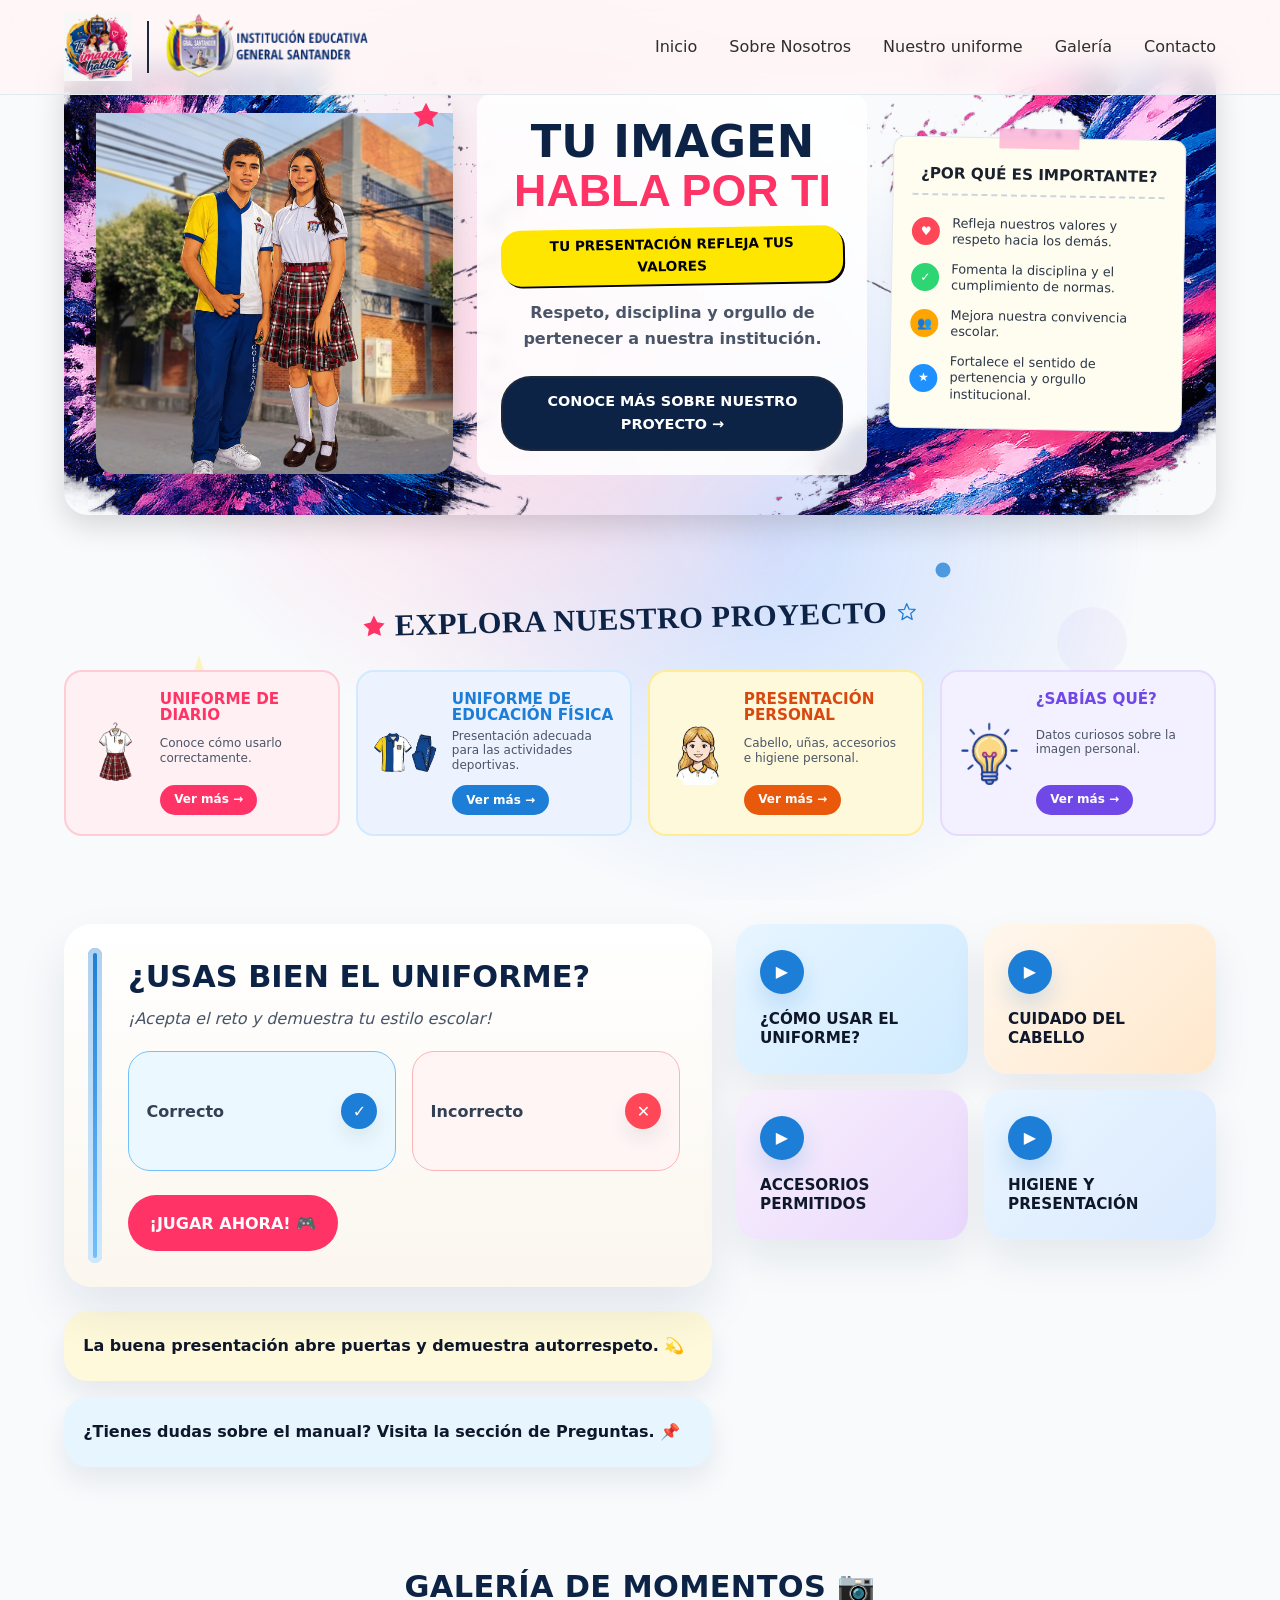
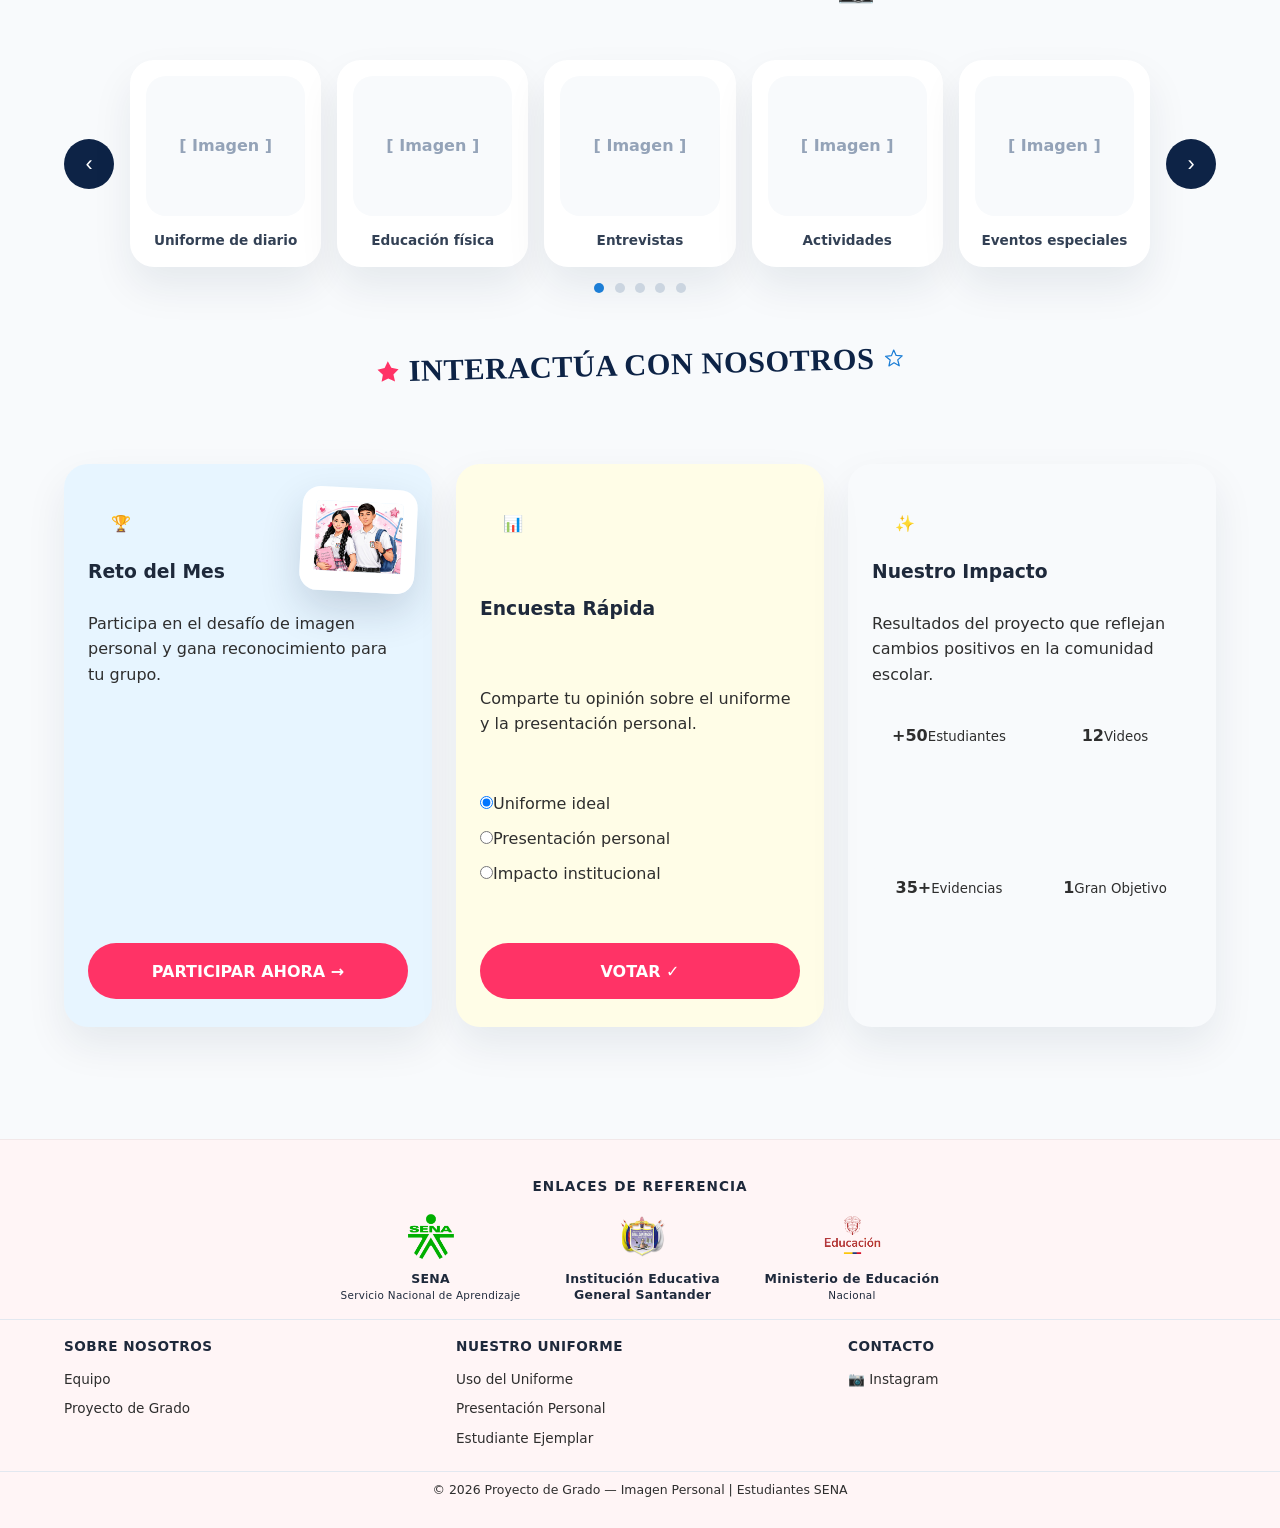
==== index.html @ cdaf8fec "Actualización de contenido y recursos" ====
<!DOCTYPE html>
<html lang="es">

<head>

    <meta charset="UTF-8">
    <meta name="viewport" content="width=device-width, initial-scale=1.0">
    <title>Proyecto de Grado</title>
    <link rel="stylesheet" href="css/global.css">
    <link rel="stylesheet" href="css/index.css">
</head>

<body>
    <!-- NAVBAR -->
    <div class="background-doodle-pattern" aria-hidden="true">
        <svg class="bg-doodle bg-pink" width="140" height="140" viewBox="0 0 24 24" xmlns="http://www.w3.org/2000/svg">
            <path d="M12 2l2.9 7.2L23 10l-5.8 4.4L18.2 22 12 17.9 5.8 22l1.9-7.6L1 10l8.1-0.8L12 2z" fill="#ff3366"/>
        </svg>
        <svg class="bg-doodle bg-blue" width="100" height="100" viewBox="0 0 24 24" xmlns="http://www.w3.org/2000/svg">
            <circle cx="12" cy="12" r="6" fill="#1c7ed6" opacity="0.18"/>
        </svg>
        <svg class="bg-doodle bg-yellow" width="90" height="90" viewBox="0 0 24 24" xmlns="http://www.w3.org/2000/svg">
            <path d="M12 2l1.4 4.3h4.5l-3.6 2.6 1.4 4.3L12 10.6 8.3 13.2l1.4-4.3L6.1 6.3h4.5L12 2z" fill="#ffe600"/>
        </svg>
        <svg class="bg-doodle bg-purple" width="120" height="120" viewBox="0 0 24 24" xmlns="http://www.w3.org/2000/svg">
            <circle cx="12" cy="12" r="7" fill="#7048e8" opacity="0.18"/>
        </svg>
        <svg class="bg-doodle bg-green" width="60" height="60" viewBox="0 0 24 24" xmlns="http://www.w3.org/2000/svg">
            <circle cx="12" cy="12" r="3" fill="#20c997"/>
        </svg>
        <svg class="bg-doodle bg-blue-small" width="60" height="60" viewBox="0 0 24 24" xmlns="http://www.w3.org/2000/svg">
            <circle cx="12" cy="12" r="3" fill="#1c7ed6"/>
        </svg>
    </div>
    <nav class="navbar">
        <div class="navbar-container">
            <div class="navbar-brand logo-container">
                <img src="assets/images/escudo.jpg" alt="Escudo" class="brand-logo">
                <div class="brand-divider"></div>
                <img src="assets/images/IE_general_santander.png" alt="IE General Santander" class="brand-logo">
            </div>
            <ul class="nav-menu">
                <li><a href="index.html" class="nav-link" data-page="inicio">Inicio</a></li>
                <li><a href="sobre-mi.html" class="nav-link" data-page="sobre-mi">Sobre Nosotros</a></li>
                <li><a href="uniforme.html" class="nav-link" data-page="uniforme">Nuestro uniforme</a></li>
                <li><a href="galeria.html" class="nav-link" data-page="galeria">Galería</a></li>
                <li><a href="contacto.html" class="nav-link" data-page="contacto">Contacto</a></li>
            </ul>
        </div>
    </nav>

    <!-- CONTENIDO PRINCIPAL -->
    <main class="container">
        <section class="hero">
            <!-- BLOQUE 1: MASCOTAS + FONDO COLEGIO -->
            <div class="hero-mascots-wrapper">
                <img src="assets/images/background.png" alt="Fondo Colegio" class="hero-bg-img">
                <img src="assets/images/hero-bg-colegio.png" alt="Imagen Colegio" class="hero-bg-colegio">
                <img src="assets/images/hero-mascotas-ilustracion.png" alt="Estudiantes Representativos"
                    class="hero-mascots-img">
                <!-- Doodles locales del hero/card (vectorizados) -->
                <svg class="doodle-svg" style="top:8px; right:14px;" width="26" height="26" viewBox="0 0 24 24" xmlns="http://www.w3.org/2000/svg" aria-hidden="true">
                    <path d="M12 .587l3.668 7.431L23.5 9.748l-5.75 5.6L19.335 23 12 19.56 4.665 23l1.584-7.652L.5 9.748l7.832-1.73z" fill="#ff3366"/>
                </svg>
            </div>

            <!-- BLOQUE 2: MENSAJE CENTRAL Y CTA -->
            <div class="hero-content">
                <h1 class="hero-main-title">TU IMAGEN<br><span class="highlight-pink">HABLA POR TI</span></h1>
                <div class="hero-badge">TU PRESENTACIÓN REFLEJA TUS VALORES</div>
                <p class="hero-description">Respeto, disciplina y orgullo de pertenecer a nuestra institución.</p>
                <a href="sobre-mi.html" class="btn btn-primary-hero">CONOCE MÁS SOBRE NUESTRO PROYECTO &rarr;</a>
            </div>

            <!-- BLOQUE 3: TARJETA POST-IT (POR QUÉ ES IMPORTANTE) -->
            <aside class="hero-card-postit">
                <div class="postit-tape"></div>
                <h3>¿POR QUÉ ES IMPORTANTE?</h3>
                <ul class="postit-list">
                    <li>
                        <span class="badge-icon bg-heart">♥</span>
                        <p>Refleja nuestros valores y respeto hacia los demás.</p>
                    </li>
                    <li>
                        <span class="badge-icon bg-shield">✓</span>
                        <p>Fomenta la disciplina y el cumplimiento de normas.</p>
                    </li>
                    <li>
                        <span class="badge-icon bg-people">👥</span>
                        <p>Mejora nuestra convivencia escolar.</p>
                    </li>
                    <li>
                        <span class="badge-icon bg-star">★</span>
                        <p>Fortalece el sentido de pertenencia y orgullo institucional.</p>
                    </li>
                </ul>
            </aside>
        </section>

        <section class="explore-section">
            <div class="title-wrapper">
                <h2 class="explore-title">
                    <svg width="22" height="22" viewBox="0 0 24 24" class="explore-star-left" xmlns="http://www.w3.org/2000/svg" aria-hidden="true">
                        <path d="M12 .587l3.668 7.431L23.5 9.748l-5.75 5.6L19.335 23 12 19.56 4.665 23l1.584-7.652L.5 9.748l7.832-1.73z" fill="#ff3366"/>
                    </svg>
                    EXPLORA NUESTRO PROYECTO
                    <svg width="20" height="20" viewBox="0 0 24 24" class="explore-star-right" xmlns="http://www.w3.org/2000/svg" aria-hidden="true">
                        <path d="M12 17.27L18.18 21l-1.64-7.03L22 9.24l-7.19-.61L12 2 9.19 8.63 2 9.24l5.46 4.73L5.82 21z" fill="none" stroke="#1c7ed6" stroke-width="1.5" stroke-linejoin="round" stroke-linecap="round"/>
                    </svg>
                </h2>
            </div>

            <div class="explore-grid-4">
                <article class="explore-card card-pink">
                    <div class="card-icon"><img src="assets/images/icono-diario.png" alt="Uniforme de Diario"></div>
                    <div class="card-body">
                        <h3>UNIFORME DE DIARIO</h3>
                        <p>Conoce cómo usarlo correctamente.</p>
                        <a href="uniforme.html#diario" class="btn-card btn-pink">Ver más &rarr;</a>
                    </div>
                </article>

                <article class="explore-card card-blue">
                    <div class="card-icon"><img src="assets/images/icono-deporte.png" alt="Uniforme de Educación Física"></div>
                    <div class="card-body">
                        <h3>UNIFORME DE EDUCACIÓN FÍSICA</h3>
                        <p>Presentación adecuada para las actividades deportivas.</p>
                        <a href="uniforme.html#deporte" class="btn-card btn-blue">Ver más &rarr;</a>
                    </div>
                </article>

                <article class="explore-card card-yellow">
                    <div class="card-icon"><img src="assets/images/icono-presentacion.png" alt="Presentación Personal"></div>
                    <div class="card-body">
                        <h3>PRESENTACIÓN PERSONAL</h3>
                        <p>Cabello, uñas, accesorios e higiene personal.</p>
                        <a href="uniforme.html#presentacion" class="btn-card btn-yellow">Ver más &rarr;</a>
                    </div>
                </article>

                <article class="explore-card card-purple">
                    <div class="card-icon"><img src="assets/images/icono-sabiasque.png" alt="¿Sabías Qué?"></div>
                    <div class="card-body">
                        <h3>¿SABÍAS QUÉ?</h3>
                        <p>Datos curiosos sobre la imagen personal.</p>
                        <a href="sobre-mi.html#datos" class="btn-card btn-purple">Ver más &rarr;</a>
                    </div>
                </article>
            </div>
        </section>

        <section class="interactive-middle-section">
            <div class="middle-grid">
                <article class="notebook-card">
                    <div class="notebook-spiral"></div>
                    <div class="notebook-content">
                        <h3>¿USAS BIEN EL UNIFORME?</h3>
                        <p class="subtitle-hand">¡Acepta el reto y demuestra tu estilo escolar!</p>
                        <div class="comparison-box">
                            <div class="comp-item correct">
                                <div class="comp-placeholder"><span>Correcto</span></div>
                                <span class="check-badge">✓</span>
                            </div>
                            <div class="comp-item incorrect">
                                <div class="comp-placeholder"><span>Incorrecto</span></div>
                                <span class="cross-badge">✕</span>
                            </div>
                        </div>
                        <a href="#juego" class="btn-notebook">¡JUGAR AHORA! 🎮</a>
                    </div>
                </article>

                <div class="media-quad-grid">
                    <div class="media-card card-v1">
                        <div class="play-overlay">▶</div>
                        <span>¿CÓMO USAR EL UNIFORME?</span>
                    </div>
                    <div class="media-card card-v2">
                        <div class="play-overlay">▶</div>
                        <span>CUIDADO DEL CABELLO</span>
                    </div>
                    <div class="media-card card-v3">
                        <div class="play-overlay">▶</div>
                        <span>ACCESORIOS PERMITIDOS</span>
                    </div>
                    <div class="media-card card-v4">
                        <div class="play-overlay">▶</div>
                        <span>HIGIENE Y PRESENTACIÓN</span>
                    </div>
                </div>

                <aside class="side-notes">
                    <div class="note-paper yellow-note">
                        <p>La buena presentación abre puertas y demuestra autorrespeto. 💫</p>
                    </div>
                    <div class="note-paper blue-note">
                        <p>¿Tienes dudas sobre el manual? Visita la sección de Preguntas. 📌</p>
                    </div>
                </aside>
            </div>
        </section>

        <section class="gallery-section">
            <div class="gallery-header">
                <h2>GALERÍA DE MOMENTOS 📷</h2>
            </div>
            <div class="gallery-slider-wrapper">
                <button class="slider-btn prev-btn">‹</button>
                <div class="gallery-grid-5">
                    <div class="gallery-item">
                        <div class="gallery-placeholder"><span>[ Imagen ]</span></div>
                        <div class="gallery-tag">Uniforme de diario</div>
                    </div>
                    <div class="gallery-item">
                        <div class="gallery-placeholder"><span>[ Imagen ]</span></div>
                        <div class="gallery-tag">Educación física</div>
                    </div>
                    <div class="gallery-item">
                        <div class="gallery-placeholder"><span>[ Imagen ]</span></div>
                        <div class="gallery-tag">Entrevistas</div>
                    </div>
                    <div class="gallery-item">
                        <div class="gallery-placeholder"><span>[ Imagen ]</span></div>
                        <div class="gallery-tag">Actividades</div>
                    </div>
                    <div class="gallery-item">
                        <div class="gallery-placeholder"><span>[ Imagen ]</span></div>
                        <div class="gallery-tag">Eventos especiales</div>
                    </div>
                </div>
                <button class="slider-btn next-btn">›</button>
            </div>
            <div class="slider-dots">
                <span class="dot active"></span><span class="dot"></span><span class="dot"></span><span class="dot"></span><span class="dot"></span>
            </div>
        </section>

            <div class="title-wrapper">
                <h2 class="explore-title">
                    <svg width="22" height="22" viewBox="0 0 24 24" class="explore-star-left" xmlns="http://www.w3.org/2000/svg" aria-hidden="true">
                        <path d="M12 .587l3.668 7.431L23.5 9.748l-5.75 5.6L19.335 23 12 19.56 4.665 23l1.584-7.652L.5 9.748l7.832-1.73z" fill="#ff3366"/>
                    </svg>
                    INTERACTÚA CON NOSOTROS
                    <svg width="20" height="20" viewBox="0 0 24 24" class="explore-star-right" xmlns="http://www.w3.org/2000/svg" aria-hidden="true">
                        <path d="M12 17.27L18.18 21l-1.64-7.03L22 9.24l-7.19-.61L12 2 9.19 8.63 2 9.24l5.46 4.73L5.82 21z" fill="none" stroke="#1c7ed6" stroke-width="1.5" stroke-linejoin="round" stroke-linecap="round"/>
                    </svg>
                </h2>
            </div>

        <section class="interactive-section">
            <div class="interactive-grid">
                <article class="interactive-card card-reto">
                    <div class="card-icon">🏆</div>
                    <h3>Reto del Mes</h3>
                    <p>Participa en el desafío de imagen personal y gana reconocimiento para tu grupo.</p>
                    <a href="#participar" class="btn-interactive btn-reto">PARTICIPAR AHORA →</a>
                    <img src="assets/images/reto.png" alt="Reto del Mes" class="polaroid-image">
                </article>

                <article class="interactive-card card-survey">
                    <div class="card-icon">📊</div>
                    <h3>Encuesta Rápida</h3>
                    <p>Comparte tu opinión sobre el uniforme y la presentación personal.</p>
                    <div class="survey-list">
                        <label class="survey-option"><input type="radio" name="survey" value="uniforme" checked><span>Uniforme ideal</span></label>
                        <label class="survey-option"><input type="radio" name="survey" value="presentacion"><span>Presentación personal</span></label>
                        <label class="survey-option"><input type="radio" name="survey" value="impacto"><span>Impacto institucional</span></label>
                    </div>
                    <a href="#" class="btn-interactive btn-votar">VOTAR ✓</a>
                </article>

                <article class="interactive-card card-impact">
                    <div class="card-icon">✨</div>
                    <h3>Nuestro Impacto</h3>
                    <p>Resultados del proyecto que reflejan cambios positivos en la comunidad escolar.</p>
                    <div class="impact-grid">
                        <div class="impact-metric"><strong>+50</strong><small>Estudiantes</small></div>
                        <div class="impact-metric"><strong>12</strong><small>Videos</small></div>
                        <div class="impact-metric"><strong>35+</strong><small>Evidencias</small></div>
                        <div class="impact-metric"><strong>1</strong><small>Gran Objetivo</small></div>
                    </div>
                </article>
            </div>
        </section>
    </main>

    <!-- FOOTER -->
    <footer class="footer">
        <div class="footer-institutional-logos">
            <h3>Enlaces de Referencia</h3>
            <div class="logos-container">
                <div class="logo-item">
                    <img src="assets/images/sena.png" alt="Logo SENA" class="institutional-logo">
                    <p class="institutional-text"><strong>SENA</strong><br><small>Servicio Nacional de
                            Aprendizaje</small></p>
                </div>
                <div class="logo-item">
                    <img src="assets/images/logo_colgesan.png" alt="Logo IE General Santander"
                        class="institutional-logo">
                    <p class="institutional-text"><strong>Institución Educativa General Santander</strong></p>
                </div>
                <div class="logo-item">
                    <img src="assets/images/Ministerio de educacion.png" alt="Logo Ministerio de Educación"
                        class="institutional-logo">
                    <p class="institutional-text"><strong>Ministerio de Educación</strong><br><small>Nacional</small>
                    </p>
                </div>
            </div>
        </div>
        <div class="footer-container">
            <div class="footer-section">
                <h4>Sobre Nosotros</h4>
                <ul>
                    <li><a href="sobre-mi.html">Equipo</a></li>
                    <li><a href="index.html">Proyecto de Grado</a></li>
                </ul>
            </div>
            <div class="footer-section">
                <h4>Nuestro Uniforme</h4>
                <ul>
                    <li><a href="uniforme.html">Uso del Uniforme</a></li>
                    <li><a href="uniforme.html">Presentación Personal</a></li>
                    <li><a href="uniforme.html">Estudiante Ejemplar</a></li>
                </ul>
            </div>
            <div class="footer-section">
                <h4>Contacto</h4>
                <ul>
                    <li><a href="https://www.instagram.com/estiloyesencia.project?utm_source=qr&igsh=MWtpdmNqeDRlZnhzNg=="
                            target="_blank">📷 Instagram</a></li>
                </ul>
            </div>
        </div>
        <div class="footer-bottom">
            <p>&copy; 2026 Proyecto de Grado — Imagen Personal | Estudiantes SENA</p>
        </div>
    </footer>

    <script src="js/main.js"></script>
</body>

</html>
---- css/global.css ----
/* GLOBAL.CSS - Estilos Compartidos y Tema */

/* === RESET === */
* {
    margin: 0;
    padding: 0;
    box-sizing: border-box;
}

/* === VARIABLES === */
:root {
    /* Paleta Pastel - Maximalismo Controlado */
    --azul-pastel: #AFCBFF;      /* Dominante institucional (30%) */
    --amarillo-pastel: #FFE99A;  /* Acento primario / Hover */
    --rosado-pastel: #FFC2D9;    /* Acento secundario */
    --verde-pastel: #B8E8C4;     /* Confirmación / Semántico */
    --rojo-pastel: #FFB3AE;      /* Alerta / Semántico */
    --bg-neutro: #FDFBF7;        /* Fondo base (60%) */
    --text-neutro: #2E2E2E;      /* Texto principal */
    --border-radius-img: 14px;  /* Consistencia de bordes */

    /* Mapeo Temático */
    --primary-color: #1E293B;
    --accent-color: #3B82F6;
    --accent-light: var(--azul-pastel);
    --accent-dark: #1D4ED8;
    --secondary-color: var(--rosado-pastel);
    --hover-color: var(--amarillo-pastel);
    --text-color: var(--text-neutro);
    --light-bg: var(--bg-neutro);
    --border-color: #E2E8F0;
    --white: #FFFFFF;

    --blob-rose: var(--rosado-pastel);
    --blob-mint: var(--azul-pastel);
    --spark-neon: var(--verde-pastel);
    --spark-rose: var(--rosado-pastel);

    --font-main: 'Inter', 'Segoe UI', system-ui, sans-serif;
    --font-size-base: 16px;
    --line-height-base: 1.6;

    --nav-height: 95px;
    --footer-height: 260px;

    --spacing-xs: 0.5rem;
    --spacing-sm: 1rem;
    --spacing-md: 1.5rem;
    --spacing-lg: 2rem;
    --spacing-xl: 3rem;
}

/* === BASE === */
html {
    scroll-behavior: smooth;
}

body {
    font-family: var(--font-main);
    font-size: var(--font-size-base);
    line-height: var(--line-height-base);
    color: var(--text-color);
    background-color: var(--light-bg);
    overflow-x: hidden;
    /* Compensate for fixed navbar */
    padding-top: var(--nav-height);
}

/* === LAYER: Background Blobs — deepest, below all content === */
.background-blobs {
    position: fixed;
    top: 0;
    left: 0;
    width: 100vw;
    height: 100vh;
    z-index: -2;
    pointer-events: none;
    background-image:
        radial-gradient(circle at calc(var(--mouse-x, 50%) - 10%) calc(var(--mouse-y, 50%) - 10%), var(--blob-rose) 0%, transparent 40%),
        radial-gradient(circle at calc(var(--mouse-x, 50%) + 10%) calc(var(--mouse-y, 50%) + 10%), var(--blob-mint) 0%, transparent 40%);
    opacity: 0.6;
    transition: background-position 0.1s ease;
}

/* === LAYER: Cursor Sparks — behind content, above blobs === */
.cursor-spark {
    position: fixed;
    width: 6px;
    height: 6px;
    border-radius: 50%;
    pointer-events: none;
    z-index: -1;
    transition: transform 0.6s ease-out, opacity 0.6s ease-out;
}

/* === LAYER: Navbar — top fixed, always visible === */
header, nav, .navbar {
    position: fixed;
    top: 0;
    width: 100%;
    z-index: 9999;
    backdrop-filter: blur(12px);
    -webkit-backdrop-filter: blur(12px);
    background: rgba(255, 245, 246, 0.85);
    border-bottom: 1px solid var(--border-color);
}

.navbar {
    padding: var(--spacing-sm) 0;
    height: var(--nav-height);
}

.navbar-container {
    max-width: 1200px;
    margin: 0 auto;
    padding: 0 var(--spacing-md);
    display: flex;
    justify-content: space-between;
    align-items: center;
    height: 100%;
}

.logo-container {
    display: flex;
    align-items: center;
    gap: 15px;
}

.brand-logo {
    height: 68px;
    object-fit: contain;
    transition: transform 0.3s ease;
}

.brand-logo:hover {
    transform: scale(1.05);
}

.brand-divider {
    width: 2px;
    height: 52px;
    background-color: var(--primary-color);
}

.nav-menu {
    display: flex;
    list-style: none;
    gap: var(--spacing-lg);
}

.nav-link {
    color: var(--text-color);
    font-weight: 500;
    padding-bottom: 0.25rem;
    text-decoration: none;
    transition: color 0.2s ease;
}

.nav-link:hover {
    color: var(--primary-color);
}

/* === LAYER: Main Content — sits above effects, below nav/footer === */
.container {
    position: relative;
    z-index: 1;
    max-width: 1200px;
    margin: 0 auto;
    padding: var(--spacing-xl) var(--spacing-md);
}

/* === LAYER: Footer — normal flow === */
.footer {
    /* Restablece el posicionamiento al flujo natural del documento */
    position: relative; 
    width: 100%;
    height: auto;
    z-index: 10; /* Se sitúa en el orden secuencial del contenido */
    
    /* Mantiene la línea estética blanco rosa minimalista base */
    background: rgba(255, 245, 246, 0.95);
    border-top: 1px solid rgba(0, 0, 0, 0.05);
    padding: 20px 0;
}

.footer-institutional-logos {
    padding: var(--spacing-sm) var(--spacing-md);
    text-align: center;
    border-bottom: 1px solid var(--border-color);
}

.footer-institutional-logos h3 {
    font-size: 0.85rem;
    text-transform: uppercase;
    letter-spacing: 1px;
    color: var(--primary-color);
    margin-bottom: var(--spacing-sm);
}

.logos-container {
    display: flex;
    justify-content: center;
    gap: var(--spacing-lg);
    flex-wrap: wrap;
    align-items: center;
}

.logo-item {
    text-align: center;
    max-width: 180px;
}

.institutional-logo {
    height: 45px;
    margin-bottom: 4px;
    object-fit: contain;
}

.institutional-text {
    font-family: var(--font-main);
    font-weight: 600;
    font-size: 0.78rem;
    color: var(--primary-color);
    line-height: 1.3;
    letter-spacing: 0.3px;
}

.institutional-text small {
    font-weight: 400;
}

.footer-container {
    max-width: 1200px;
    margin: 0 auto;
    padding: var(--spacing-sm) var(--spacing-md);
    display: grid;
    grid-template-columns: repeat(auto-fit, minmax(180px, 1fr));
    gap: var(--spacing-md);
}

.footer-section h4 {
    font-size: 0.85rem;
    text-transform: uppercase;
    letter-spacing: 0.5px;
    margin-bottom: var(--spacing-xs);
    color: var(--primary-color);
}

.footer-section ul {
    list-style: none;
}

.footer-section li {
    margin-bottom: 4px;
}

.footer-section a {
    font-size: 0.85rem;
    color: var(--text-color);
    font-weight: 400;
    text-decoration: none;
    transition: color 0.2s ease;
}

.footer-section a:hover {
    color: var(--primary-color);
}

.footer-bottom {
    text-align: center;
    padding: var(--spacing-xs) var(--spacing-md);
    border-top: 1px solid var(--border-color);
    font-size: 0.78rem;
    color: var(--text-color);
}

/* === TYPOGRAPHY === */
h1, h2, h3, h4 {
    color: var(--primary-color);
    font-weight: 700;
    margin-bottom: var(--spacing-md);
}

a {
    color: var(--primary-color);
    text-decoration: none;
    transition: color 0.3s ease;
    font-weight: 600;
}

a:hover {
    color: var(--text-color);
}

/* === BUTTONS === */
.btn {
    display: inline-block;
    padding: var(--spacing-sm) var(--spacing-lg);
    border-radius: 8px;
    font-weight: 600;
    cursor: pointer;
    text-align: center;
    border: 2px solid var(--primary-color);
    transition: all 0.3s ease;
}

.btn-primary {
    background-color: var(--primary-color);
    color: var(--light-bg);
}

.btn-primary:hover {
    background-color: var(--text-color);
    color: var(--white);
}

.btn-secondary {
    background-color: transparent;
    color: var(--primary-color);
}

.btn-secondary:hover {
    background-color: var(--primary-color);
    color: var(--light-bg);
}

/* === MICRO INTERACTIONS === */
.profile-card, .service-card, .gallery-item, .logo-item {
    transition: transform 0.3s ease;
}

.profile-card:hover, .service-card:hover, .gallery-item:hover {
    transform: scale(1.01);
}

/* === CONTACT INSTAGRAM BLOCK === */
.instagram-contact-container {
    display: flex;
    align-items: center;
    justify-content: center;
    gap: var(--spacing-lg);
    background: var(--white);
    padding: var(--spacing-lg);
    border-radius: 12px;
    border: 1px solid var(--border-color);
    max-width: 800px;
    margin: 0 auto;
}

.ig-qr {
    width: 150px;
    height: 150px;
    object-fit: cover;
    border-radius: 8px;
    border: 2px solid var(--primary-color);
}

.ig-info {
    flex: 1;
    display: flex;
    flex-direction: column;
    gap: var(--spacing-sm);
}

.quick-btn.instagram {
    display: inline-flex;
    align-items: center;
    gap: 10px;
    font-size: 1.2rem;
}

.ig-copy {
    font-size: 0.95rem;
    line-height: 1.5;
    color: var(--text-color);
}

/* === RESPONSIVE === */
@media (max-width: 768px) {
    :root {
        --footer-height: 320px;
    }

    .navbar-container {
        flex-direction: column;
        gap: var(--spacing-sm);
        padding: var(--spacing-sm) var(--spacing-md);
    }

    .nav-menu {
        gap: var(--spacing-md);
        flex-wrap: wrap;
        justify-content: center;
    }

    .instagram-contact-container {
        flex-direction: column;
        text-align: center;
    }
}

/* === ACCESSIBILITY === */
@media (prefers-reduced-motion: reduce) {
    *, *::before, *::after {
        animation-duration: 0.01ms !important;
        transition-duration: 0.01ms !important;
    }
}
---- css/index.css ----
/* =========================================
   HERO SECTION - ESTRUCTURA DE 3 COLUMNAS
   Consolidado: una sola definición optimizada
   ========================================= */
.hero {
    display: grid;
    grid-template-columns: 1.1fr 1.2fr 0.9fr;
    gap: 1.5rem;
    align-items: center;
    margin-top: 1rem;
    padding: 1.8rem 2rem 2.5rem;
    border-radius: 24px;
    position: relative;
    overflow: hidden;

    /* Imagen de fondo limitada a este bloque */
    background-image: url('../assets/images/background.png');
    background-size: cover;
    background-position: center;
    background-repeat: no-repeat;

    box-shadow: 0 10px 30px rgba(0, 0, 0, 0.15);
    margin-bottom: 2.5rem;
}

/* CONTENEDOR DE MASCOTAS INTEGRADO */
.hero-mascots-wrapper {
    position: relative;
    width: 100%;
    height: 380px;
    border-radius: 20px;
    overflow: hidden;
    box-shadow: 0 10px 25px rgba(0, 0, 0, 0.12);
}

/* ELIMINAR O LIMPIAR DEL BODY */
body {
    background-color: #f8fafc;
    /* Fondo neutro claro para el resto de la web */
    margin: 0;
    padding: 0;
}

/* CAPA DE LECTURA DE TEXTO CENTRAL Y POST-IT */
.hero-content {
    background: rgba(255, 255, 255, 0.85);
    /* Fondo blanco traslúcido para legibilidad */
    backdrop-filter: blur(6px);
    padding: 1.5rem;
    border-radius: 16px;
    z-index: 3;

    /* Alineación y layout */
    text-align: center;
    display: flex;
    flex-direction: column;
    align-items: center;
}

/* CONTENEDOR DE MASCOTAS INTEGRADO */
.hero-mascots-wrapper img {
    position: absolute;
    bottom: 0;
    left: 50%;
    transform: translateX(-50%);
    height: 95%;
    object-fit: contain;
}

/* Capas dentro del wrapper: fondo general (1), colegio (2), mascotas (3) */
.hero-bg-img { z-index: 1; width: 100%; height: 100%; left: 0; transform: none; object-fit: cover; }
.hero-bg-colegio { z-index: 2; height: 100%; }
.hero-mascots-img { z-index: 3; }

/* Doodles dentro del hero o tarjetas deben quedar por encima de las mascotas */
.doodle-svg { position: absolute; pointer-events: none; z-index: 4; user-select: none; }

/* BLOQUE 2: CONTENIDO CENTRAL */
.hero-main-title {
    font-size: 2.8rem;
    font-weight: 900;
    line-height: 1.1;
    color: #0d2346;
    margin-bottom: 0.8rem;
}

.highlight-pink {
    color: #ff3366;
    font-family: 'Comic Sans MS', 'Caveat', cursive, sans-serif;
}

.hero-badge {
    background-color: #ffe600;
    color: #000;
    font-weight: 800;
    font-size: 0.85rem;
    padding: 0.4rem 1.2rem;
    border-radius: 20px;
    transform: rotate(-1deg);
    margin-bottom: 1rem;
    box-shadow: 2px 2px 0px #000;
}

.hero-description {
    font-size: 1rem;
    color: #4a5568;
    margin-bottom: 1.5rem;
    font-weight: 600;
}

.btn-primary-hero {
    background: #0d2346;
    color: #fff;
    padding: 0.8rem 1.6rem;
    border-radius: 30px;
    text-decoration: none;
    font-weight: 700;
    font-size: 0.9rem;
    transition: transform 0.2s, background-color 0.2s;
}

.btn-primary-hero:hover {
    background: #1a3a6e;
    transform: translateY(-2px);
}

/* BLOQUE 3: TARJETA POST-IT */
.hero-card-postit {
    background: #fffdf0;
    border: 1px solid #e2e8f0;
    border-radius: 12px;
    padding: 1.5rem 1.2rem;
    position: relative;
    box-shadow: 4px 10px 20px rgba(0, 0, 0, 0.06);
    transform: rotate(1deg);
}

.postit-tape {
    position: absolute;
    top: -10px;
    left: 50%;
    transform: translateX(-50%);
    width: 80px;
    height: 20px;
    background: rgba(255, 105, 180, 0.4);
    backdrop-filter: blur(2px);
}

.hero-card-postit h3 {
    font-size: 0.95rem;
    font-weight: 800;
    color: #1a202c;
    text-align: center;
    margin-bottom: 1.2rem;
    border-bottom: 2px dashed #cbd5e0;
    padding-bottom: 0.5rem;
}

.postit-list {
    list-style: none;
    padding: 0;
    margin: 0;
    display: flex;
    flex-direction: column;
    gap: 0.8rem;
}

.postit-list li {
    display: flex;
    align-items: center;
    gap: 0.75rem;
}

.postit-list p {
    font-size: 0.8rem;
    margin: 0;
    color: #2d3748;
    line-height: 1.3;
    font-weight: 500;
}

.badge-icon {
    width: 28px;
    height: 28px;
    border-radius: 50%;
    display: flex;
    align-items: center;
    justify-content: center;
    font-size: 0.75rem;
    color: #fff;
    flex-shrink: 0;
}

.bg-heart {
    background-color: #ff4757;
}

.bg-shield {
    background-color: #2ed573;
}

.bg-people {
    background-color: #ffa502;
}

.bg-star {
    background-color: #1e90ff;
}

/* RESPONSIVE DESIGN */
@media (max-width: 992px) {
    .hero {
        grid-template-columns: 1fr;
        gap: 2rem;
    }

    .hero-mascots-wrapper {
        height: 320px;
    }
}

/* =========================================
   EXPLORA NUESTRO PROYECTO
   ========================================= */
.background-doodle-pattern {
    position: fixed;
    inset: 0;
    z-index: 0;
    pointer-events: none;
    overflow: hidden;
}

.background-doodle-pattern svg {
    position: absolute;
    animation: floatScatter 14s ease-in-out infinite alternate;
    opacity: 0.35;
}

.background-doodle-pattern svg.bg-pink {
    top: 8%;
    left: 6%;
    width: 140px;
    height: 140px;
    opacity: 0.75;
}

.background-doodle-pattern svg.bg-blue {
    top: 22%;
    right: 8%;
    width: 100px;
    height: 100px;
    opacity: 0.45;
}

.background-doodle-pattern svg.bg-yellow {
    bottom: 18%;
    left: 12%;
    width: 90px;
    height: 90px;
    opacity: 0.25;
}

.background-doodle-pattern svg.bg-purple {
    bottom: 22%;
    right: 10%;
    width: 120px;
    height: 120px;
    opacity: 0.25;
}

.background-doodle-pattern svg.bg-green {
    top: 50%;
    left: 18%;
    width: 60px;
    height: 60px;
    opacity: 0.75;
}

.background-doodle-pattern svg.bg-blue-small {
    top: 60%;
    right: 24%;
    width: 60px;
    height: 60px;
    opacity: 0.75;
}

.background-doodle-pattern svg:nth-child(1) { animation-delay: 0s; }
.background-doodle-pattern svg:nth-child(2) { animation-delay: 0.8s; }
.background-doodle-pattern svg:nth-child(3) { animation-delay: 1.6s; }
.background-doodle-pattern svg:nth-child(4) { animation-delay: 2.4s; }
.background-doodle-pattern svg:nth-child(5) { animation-delay: 3.2s; }
.background-doodle-pattern svg:nth-child(6) { animation-delay: 4s; }

@keyframes floatScatter {
    0% { transform: translateY(0px) rotate(0deg); }
    50% { transform: translateY(-12px) rotate(2deg); }
    100% { transform: translateY(0px) rotate(-1deg); }
}

.explore-section {
    padding: 2.5rem 0;
}

.title-wrapper {
    display: flex;
    justify-content: center;
    margin-bottom: 1rem;
}

.explore-title {
    font-family: 'Caveat', 'Comic Sans MS', cursive;
    font-size: 1.9rem;
    font-weight: 900;
    color: #0d2346;
    margin-bottom: 0.6rem;
    letter-spacing: 0.5px;
    transform: rotate(-1.5deg);
    display: inline-flex;
    align-items: center;
    gap: 0.6rem;
}

.explore-title svg { display: inline-block; vertical-align: middle; }
.explore-star-left { width: 22px; height: 22px; }
.explore-star-right { width: 20px; height: 20px; }

.explore-grid-4 {
    display: grid;
    grid-template-columns: repeat(4, minmax(0, 1fr));
    gap: 1rem;
}

.interactive-section {
    position: relative;
    z-index: 1;
    padding: 3rem 0 4rem;
}

.interactive-grid {
    display: grid;
    grid-template-columns: repeat(3, minmax(0, 1fr));
    gap: 1.5rem;
    align-items: stretch;
}

.interactive-card {
    border-radius: 24px;
    padding: 1.75rem 1.5rem;
    position: relative;
    overflow: hidden;
    box-shadow: 0 18px 40px rgba(13, 35, 70, 0.08);
    display: flex;
    flex-direction: column;
    justify-content: space-between;
    transition: transform 0.25s cubic-bezier(0.16, 1, 0.3, 1), box-shadow 0.25s ease;
}

.card-reto {
    background: #e7f5ff;
}

.card-reto .polaroid-image {
    position: absolute;
    top: 1.5rem;
    right: 1rem;
    width: 115px;
    border: 14px solid #fff;
    border-bottom-width: 20px;
    border-radius: 18px;
    box-shadow: 0 18px 40px rgba(13, 35, 70, 0.16);
    transform: rotate(3deg);
}

.card-reto .btn-interactive {
    margin-top: auto;
}

.card-survey {
    background: #fffde7;
}

.survey-list {
    display: flex;
    flex-direction: column;
    gap: 0.6rem;
    margin: 1rem 0 1.2rem;
}

.impact-grid {
    display: grid;
    grid-template-columns: 1fr 1fr;
    gap: 0.75rem;
    margin-top: 1.25rem;
    height: 100%;
}

.impact-metric {
    background: #f8fafc;
    border-radius: 18px;
    padding: 1rem;
    text-align: center;
    min-height: 140px;
    height: 100%;
}

.interactive-middle-section {
    padding: 3rem 0;
}

.middle-grid {
    display: grid;
    grid-template-columns: 1.35fr 1fr;
    gap: 1.5rem;
    align-items: start;
}

.notebook-card {
    position: relative;
    border-radius: 28px;
    background: linear-gradient(180deg, #ffffff 0%, #fbf7ef 100%);
    box-shadow: 0 24px 50px rgba(13, 35, 70, 0.09);
    padding: 2.2rem 2rem;
    overflow: hidden;
}

.notebook-spiral {
    position: absolute;
    top: 1.5rem;
    left: 1.5rem;
    width: 14px;
    height: calc(100% - 3rem);
    background: linear-gradient(180deg, #1c7ed6 0%, #74c0fc 100%);
    border-radius: 999px;
    box-shadow: inset 0 0 0 5px rgba(255, 255, 255, 0.65);
}

.notebook-content {
    position: relative;
    z-index: 1;
    margin-left: 2rem;
}

.notebook-content h3 {
    font-size: 1.9rem;
    line-height: 1.1;
    margin-bottom: 0.8rem;
    color: #0d2346;
}

.subtitle-hand {
    font-size: 1rem;
    margin-bottom: 1.25rem;
    color: #475569;
    font-style: italic;
}

.comparison-box {
    display: grid;
    grid-template-columns: repeat(2, minmax(0, 1fr));
    gap: 1rem;
    margin-bottom: 1.5rem;
}

.comp-item {
    background: #fff;
    border-radius: 22px;
    padding: 1rem 1.1rem;
    display: flex;
    align-items: center;
    justify-content: space-between;
    gap: 1rem;
    border: 1px solid #dbeafe;
    min-height: 120px;
}

.comp-item.correct { background: #ebf8ff; border-color: #74c0fc; }
.comp-item.incorrect { background: #fff5f5; border-color: #ffb3b3; }

.comp-placeholder {
    display: flex;
    align-items: center;
    justify-content: center;
    height: 100%;
    min-height: 64px;
    font-weight: 700;
    color: #334155;
}

.check-badge,
.cross-badge {
    width: 36px;
    height: 36px;
    border-radius: 50%;
    display: grid;
    place-items: center;
    color: #fff;
    font-weight: 800;
    box-shadow: 0 10px 20px rgba(13, 35, 70, 0.08);
}

.check-badge { background: #1c7ed6; }
.cross-badge { background: #ff4757; }

.btn-notebook,
.btn-interactive {
    display: inline-flex;
    align-items: center;
    justify-content: center;
    padding: 0.95rem 1.35rem;
    border-radius: 999px;
    background: #ff3366;
    color: #fff;
    font-weight: 800;
    text-decoration: none;
    transition: transform 0.25s cubic-bezier(0.16, 1, 0.3, 1), box-shadow 0.25s ease, filter 0.25s ease;
}

.btn-notebook:hover,
.btn-interactive:hover {
    transform: scale(1.04);
    box-shadow: 0 14px 28px rgba(255, 51, 102, 0.22);
}

.media-quad-grid {
    display: grid;
    grid-template-columns: repeat(2, minmax(0, 1fr));
    gap: 1rem;
}

.media-card {
    border-radius: 24px;
    min-height: 150px;
    position: relative;
    overflow: hidden;
    padding: 1.5rem;
    display: flex;
    flex-direction: column;
    justify-content: center;
    gap: 1rem;
    color: #0f172a;
    box-shadow: 0 20px 40px rgba(13, 35, 70, 0.08);
}

.card-v1 { background: linear-gradient(135deg, #e7f5ff 0%, #d0ebff 100%); }
.card-v2 { background: linear-gradient(135deg, #fff7ed 0%, #ffe8cc 100%); }
.card-v3 { background: linear-gradient(135deg, #f8f0fc 0%, #e9d8fd 100%); }
.card-v4 { background: linear-gradient(135deg, #e9f5ff 0%, #dbeafe 100%); }

.play-overlay {
    width: 44px;
    height: 44px;
    border-radius: 50%;
    display: grid;
    place-items: center;
    background: #1c7ed6;
    color: #fff;
    font-weight: 800;
    box-shadow: 0 12px 24px rgba(28, 126, 214, 0.2);
}

.media-card span {
    font-size: 0.95rem;
    font-weight: 700;
    line-height: 1.3;
}

.side-notes {
    display: grid;
    gap: 1rem;
}

.note-paper {
    border-radius: 24px;
    padding: 1.4rem 1.2rem;
    box-shadow: 0 14px 28px rgba(13, 35, 70, 0.08);
    color: #0f172a;
    font-weight: 600;
}

.yellow-note { background: #fff9db; }
.blue-note { background: #e7f5ff; }

.gallery-section {
    padding: 3rem 0;
}

.gallery-header {
    display: flex;
    justify-content: center;
    margin-bottom: 1.5rem;
}

.gallery-header h2 {
    font-size: 1.9rem;
    font-weight: 900;
    color: #0d2346;
    letter-spacing: 0.35px;
}

.gallery-slider-wrapper {
    display: flex;
    align-items: center;
    justify-content: space-between;
    gap: 1rem;
    margin-bottom: 1rem;
}

.gallery-grid-5 {
    display: grid;
    grid-template-columns: repeat(5, minmax(0, 1fr));
    gap: 1rem;
    flex: 1;
}

.gallery-item {
    border-radius: 24px;
    background: #fff;
    overflow: hidden;
    padding: 1rem;
    box-shadow: 0 20px 40px rgba(13, 35, 70, 0.08);
    display: flex;
    flex-direction: column;
    gap: 0.85rem;
}

.gallery-placeholder {
    background: #f8fafc;
    border-radius: 20px;
    min-height: 140px;
    display: grid;
    place-items: center;
    color: #94a3b8;
    font-weight: 700;
}

.gallery-tag {
    font-size: 0.85rem;
    color: #334155;
    text-align: center;
    font-weight: 700;
}

.slider-btn {
    border: none;
    width: 50px;
    height: 50px;
    border-radius: 50%;
    background: #0d2346;
    color: #fff;
    font-size: 1.35rem;
    cursor: pointer;
    transition: transform 0.2s ease, background-color 0.2s ease;
}

.slider-btn:hover {
    transform: translateY(-2px);
    background: #1a3a6e;
}

.slider-dots {
    display: flex;
    justify-content: center;
    gap: 0.65rem;
    margin-top: 1rem;
}

.dot {
    width: 10px;
    height: 10px;
    border-radius: 999px;
    background: #cbd5e0;
    display: inline-block;
}

.dot.active {
    background: #1c7ed6;
}

@media (max-width: 1024px) {
    .explore-grid-4 {
        grid-template-columns: repeat(2, minmax(0, 1fr));
    }

    .middle-grid,
    .interactive-grid {
        grid-template-columns: 1fr;
    }

    .gallery-grid-5 {
        grid-template-columns: repeat(2, minmax(0, 1fr));
    }
}

@media (max-width: 576px) {
    .explore-grid-4,
    .gallery-grid-5 {
        grid-template-columns: 1fr;
    }

    .gallery-slider-wrapper {
        flex-direction: column;
        align-items: stretch;
    }

    .slider-btn {
        width: 100%;
    }
}

/* CARDS ESTRUCTURA BASE */
.explore-card {
    border-radius: 18px;
    padding: 1.2rem 1rem;
    display: flex;
    align-items: center;
    gap: 0.8rem;
    position: relative;
    border: 2px solid transparent;
    transition: transform 0.2s ease, box-shadow 0.2s ease;
}

.explore-card:hover {
    transform: translateY(-6px) scale(1.015);
    box-shadow: 0 14px 28px rgba(13, 35, 70, 0.12);
}

.interactive-card:hover {
    transform: translateY(-6px) scale(1.015);
    box-shadow: 0 14px 28px rgba(13, 35, 70, 0.12);
}

.explore-card:hover .card-icon img,
.interactive-card:hover .card-icon,
.interactive-card:hover img {
    transform: rotate(6deg) scale(1.08);
}

.explore-card:hover .card-icon img,
.interactive-card:hover .card-icon,
.interactive-card:hover img {
    transition: transform 0.25s cubic-bezier(0.16, 1, 0.3, 1);
}

.card-icon {
    width: 65px;
    height: 65px;
    flex-shrink: 0;
    display: flex;
    align-items: center;
    justify-content: center;
}

.card-icon img {
    width: 100%;
    height: 100%;
    object-fit: contain;
}

.card-body {
    display: flex;
    flex-direction: column;
    justify-content: space-between;
    height: 100%;
}

.card-body h3 {
    font-size: 0.95rem;
    font-weight: 900;
    line-height: 1.1;
    margin-bottom: 0.3rem;
}

.card-body p {
    font-size: 0.75rem;
    color: #4a5568;
    margin-bottom: 0.8rem;
    line-height: 1.2;
}

/* BOTONES ESTILO PÍLDORA */
.btn-card,
.btn-interactive,
.btn-primary-hero {
    transition: transform 0.25s cubic-bezier(0.16, 1, 0.3, 1), box-shadow 0.25s ease, filter 0.25s ease;
}

.btn-card {
    align-self: flex-start;
    padding: 0.35rem 0.9rem;
    border-radius: 20px;
    color: #ffffff;
    font-size: 0.75rem;
    font-weight: 700;
    text-decoration: none;
}

.btn-card:hover,
.btn-interactive:hover,
.btn-primary-hero:hover {
    transform: scale(1.04);
    box-shadow: 0 14px 28px rgba(13, 35, 70, 0.16);
}

.btn-card:hover {
    opacity: 0.95;
}

/* VARIACIONES DE COLOR */
/* Rosa */
.card-pink {
    background-color: #fff0f3;
    border-color: #ffccd5;
}

.card-pink h3 {
    color: #ff3366;
}

.btn-pink {
    background-color: #ff3366;
}

/* Azul */
.card-blue {
    background-color: #edf2ff;
    border-color: #d0ebff;
}

.card-blue h3 {
    color: #1c7ed6;
}

.btn-blue {
    background-color: #1c7ed6;
}

/* Amarillo */
.card-yellow {
    background-color: #fff9db;
    border-color: #ffec99;
}

.card-yellow h3 {
    color: #d9480f;
}

.btn-yellow {
    background-color: #e8590c;
}

/* Púrpura */
.card-purple {
    background-color: #f3f0ff;
    border-color: #e5dbff;
}

.card-purple h3 {
    color: #7048e8;
}

.btn-purple {
    background-color: #7048e8;
}

/* RESPONSIVE DESIGN */

/* =========================================
   ESTILOS DE SUPERPOSICIÓN (DOODLES)
   ========================================= */
.has-doodles {
    position: relative;
}

.doodle {
    position: absolute;
    pointer-events: none;
    z-index: 5;
    user-select: none;
}

.doodle-float {
    animation: floatDoodle 4s ease-in-out infinite alternate;
}

@keyframes floatDoodle {
    0% {
        transform: translateY(0px) rotate(0deg);
    }

    100% {
        transform: translateY(-6px) rotate(5deg);
    }
}

.doodle-star-pink {
    color: #ff3366;
    font-size: 1.4rem;
    transform: rotate(-15deg);
}

.doodle-star-blue {
    color: #1c7ed6;
    font-size: 1.2rem;
}

.doodle-arrow-curved {
    color: #0d2346;
    font-size: 1.8rem;
    transform: rotate(45deg);
}

.doodle-heart-pink {
    color: #ff4757;
    font-size: 1.3rem;
    transform: rotate(20deg);
}

.doodle-burst {
    font-size: 1.2rem;
}
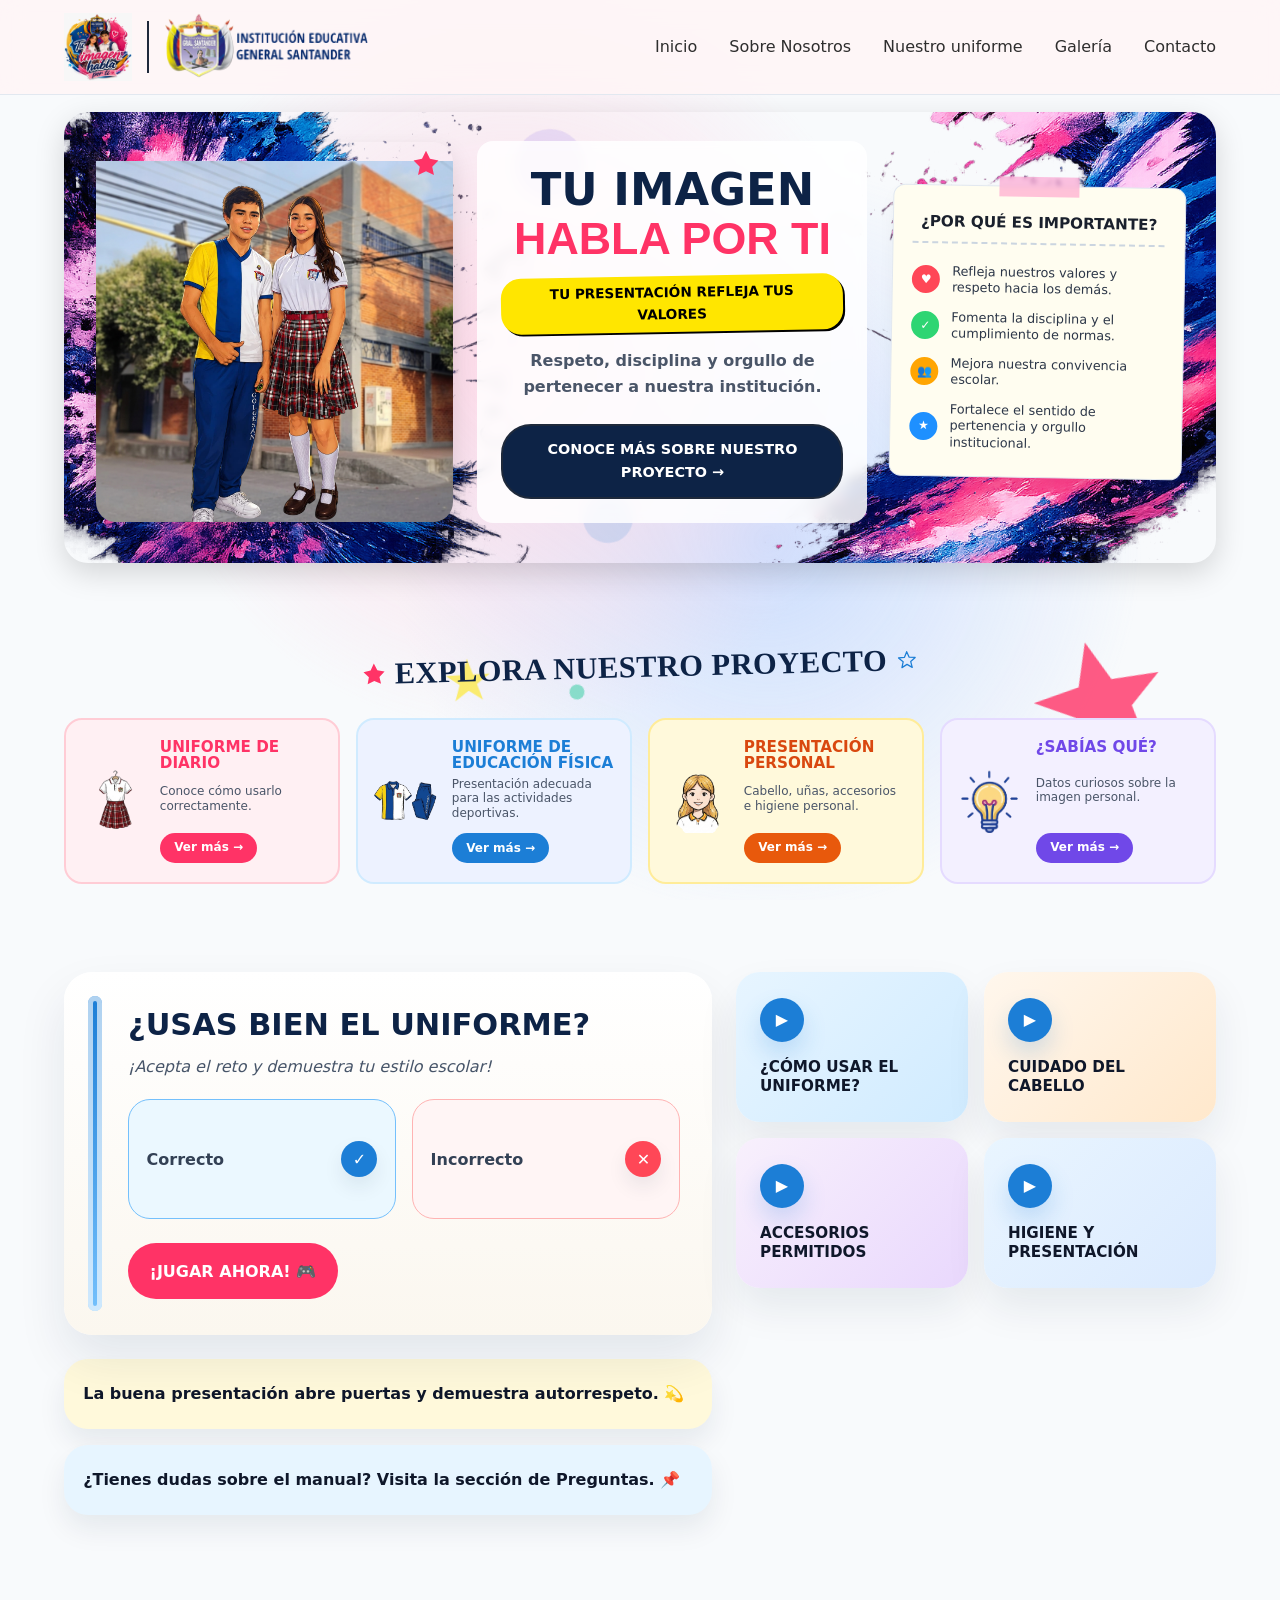
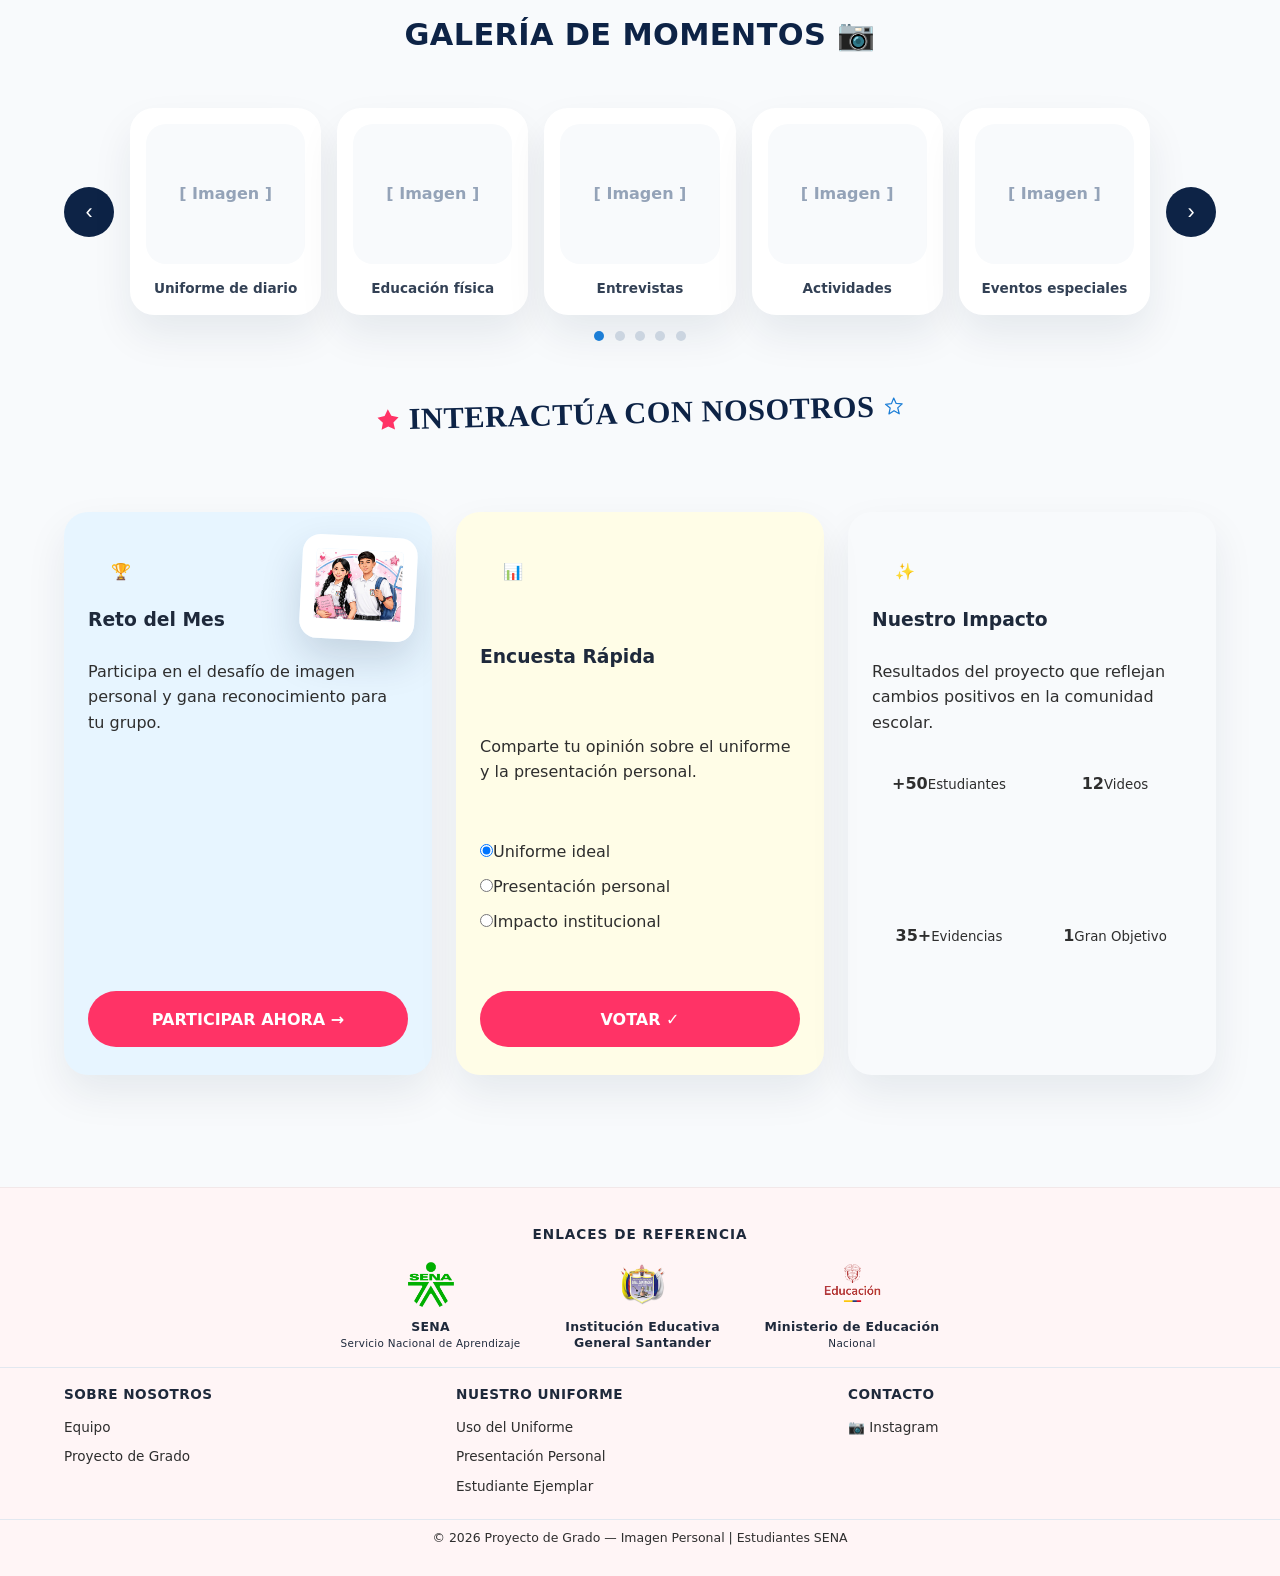
==== commit 809cba3d: "Actualizar disenio de pagina de contacto e inicio con retratos y doodles" ====
--- a/index.html
+++ b/index.html
@@ -14,22 +14,24 @@
     <!-- NAVBAR -->
     <div class="background-doodle-pattern" aria-hidden="true">
         <svg class="bg-doodle bg-pink" width="140" height="140" viewBox="0 0 24 24" xmlns="http://www.w3.org/2000/svg">
-            <path d="M12 2l2.9 7.2L23 10l-5.8 4.4L18.2 22 12 17.9 5.8 22l1.9-7.6L1 10l8.1-0.8L12 2z" fill="#ff3366"/>
+            <path d="M12 2l2.9 7.2L23 10l-5.8 4.4L18.2 22 12 17.9 5.8 22l1.9-7.6L1 10l8.1-0.8L12 2z" fill="#ff3366" />
         </svg>
         <svg class="bg-doodle bg-blue" width="100" height="100" viewBox="0 0 24 24" xmlns="http://www.w3.org/2000/svg">
-            <circle cx="12" cy="12" r="6" fill="#1c7ed6" opacity="0.18"/>
+            <circle cx="12" cy="12" r="6" fill="#1c7ed6" opacity="0.18" />
         </svg>
         <svg class="bg-doodle bg-yellow" width="90" height="90" viewBox="0 0 24 24" xmlns="http://www.w3.org/2000/svg">
-            <path d="M12 2l1.4 4.3h4.5l-3.6 2.6 1.4 4.3L12 10.6 8.3 13.2l1.4-4.3L6.1 6.3h4.5L12 2z" fill="#ffe600"/>
-        </svg>
-        <svg class="bg-doodle bg-purple" width="120" height="120" viewBox="0 0 24 24" xmlns="http://www.w3.org/2000/svg">
-            <circle cx="12" cy="12" r="7" fill="#7048e8" opacity="0.18"/>
+            <path d="M12 2l1.4 4.3h4.5l-3.6 2.6 1.4 4.3L12 10.6 8.3 13.2l1.4-4.3L6.1 6.3h4.5L12 2z" fill="#ffe600" />
+        </svg>
+        <svg class="bg-doodle bg-purple" width="120" height="120" viewBox="0 0 24 24"
+            xmlns="http://www.w3.org/2000/svg">
+            <circle cx="12" cy="12" r="7" fill="#7048e8" opacity="0.18" />
         </svg>
         <svg class="bg-doodle bg-green" width="60" height="60" viewBox="0 0 24 24" xmlns="http://www.w3.org/2000/svg">
-            <circle cx="12" cy="12" r="3" fill="#20c997"/>
-        </svg>
-        <svg class="bg-doodle bg-blue-small" width="60" height="60" viewBox="0 0 24 24" xmlns="http://www.w3.org/2000/svg">
-            <circle cx="12" cy="12" r="3" fill="#1c7ed6"/>
+            <circle cx="12" cy="12" r="3" fill="#20c997" />
+        </svg>
+        <svg class="bg-doodle bg-blue-small" width="60" height="60" viewBox="0 0 24 24"
+            xmlns="http://www.w3.org/2000/svg">
+            <circle cx="12" cy="12" r="3" fill="#1c7ed6" />
         </svg>
     </div>
     <nav class="navbar">
@@ -59,8 +61,11 @@
                 <img src="assets/images/hero-mascotas-ilustracion.png" alt="Estudiantes Representativos"
                     class="hero-mascots-img">
                 <!-- Doodles locales del hero/card (vectorizados) -->
-                <svg class="doodle-svg" style="top:8px; right:14px;" width="26" height="26" viewBox="0 0 24 24" xmlns="http://www.w3.org/2000/svg" aria-hidden="true">
-                    <path d="M12 .587l3.668 7.431L23.5 9.748l-5.75 5.6L19.335 23 12 19.56 4.665 23l1.584-7.652L.5 9.748l7.832-1.73z" fill="#ff3366"/>
+                <svg class="doodle-svg" style="top:8px; right:14px;" width="26" height="26" viewBox="0 0 24 24"
+                    xmlns="http://www.w3.org/2000/svg" aria-hidden="true">
+                    <path
+                        d="M12 .587l3.668 7.431L23.5 9.748l-5.75 5.6L19.335 23 12 19.56 4.665 23l1.584-7.652L.5 9.748l7.832-1.73z"
+                        fill="#ff3366" />
                 </svg>
             </div>
 
@@ -100,12 +105,19 @@
         <section class="explore-section">
             <div class="title-wrapper">
                 <h2 class="explore-title">
-                    <svg width="22" height="22" viewBox="0 0 24 24" class="explore-star-left" xmlns="http://www.w3.org/2000/svg" aria-hidden="true">
-                        <path d="M12 .587l3.668 7.431L23.5 9.748l-5.75 5.6L19.335 23 12 19.56 4.665 23l1.584-7.652L.5 9.748l7.832-1.73z" fill="#ff3366"/>
+                    <svg width="22" height="22" viewBox="0 0 24 24" class="explore-star-left"
+                        xmlns="http://www.w3.org/2000/svg" aria-hidden="true">
+                        <path
+                            d="M12 .587l3.668 7.431L23.5 9.748l-5.75 5.6L19.335 23 12 19.56 4.665 23l1.584-7.652L.5 9.748l7.832-1.73z"
+                            fill="#ff3366" />
                     </svg>
                     EXPLORA NUESTRO PROYECTO
-                    <svg width="20" height="20" viewBox="0 0 24 24" class="explore-star-right" xmlns="http://www.w3.org/2000/svg" aria-hidden="true">
-                        <path d="M12 17.27L18.18 21l-1.64-7.03L22 9.24l-7.19-.61L12 2 9.19 8.63 2 9.24l5.46 4.73L5.82 21z" fill="none" stroke="#1c7ed6" stroke-width="1.5" stroke-linejoin="round" stroke-linecap="round"/>
+                    <svg width="20" height="20" viewBox="0 0 24 24" class="explore-star-right"
+                        xmlns="http://www.w3.org/2000/svg" aria-hidden="true">
+                        <path
+                            d="M12 17.27L18.18 21l-1.64-7.03L22 9.24l-7.19-.61L12 2 9.19 8.63 2 9.24l5.46 4.73L5.82 21z"
+                            fill="none" stroke="#1c7ed6" stroke-width="1.5" stroke-linejoin="round"
+                            stroke-linecap="round" />
                     </svg>
                 </h2>
             </div>
@@ -121,7 +133,8 @@
                 </article>
 
                 <article class="explore-card card-blue">
-                    <div class="card-icon"><img src="assets/images/icono-deporte.png" alt="Uniforme de Educación Física"></div>
+                    <div class="card-icon"><img src="assets/images/icono-deporte.png"
+                            alt="Uniforme de Educación Física"></div>
                     <div class="card-body">
                         <h3>UNIFORME DE EDUCACIÓN FÍSICA</h3>
                         <p>Presentación adecuada para las actividades deportivas.</p>
@@ -130,7 +143,8 @@
                 </article>
 
                 <article class="explore-card card-yellow">
-                    <div class="card-icon"><img src="assets/images/icono-presentacion.png" alt="Presentación Personal"></div>
+                    <div class="card-icon"><img src="assets/images/icono-presentacion.png" alt="Presentación Personal">
+                    </div>
                     <div class="card-body">
                         <h3>PRESENTACIÓN PERSONAL</h3>
                         <p>Cabello, uñas, accesorios e higiene personal.</p>
@@ -231,21 +245,28 @@
                 <button class="slider-btn next-btn">›</button>
             </div>
             <div class="slider-dots">
-                <span class="dot active"></span><span class="dot"></span><span class="dot"></span><span class="dot"></span><span class="dot"></span>
-            </div>
-        </section>
-
-            <div class="title-wrapper">
-                <h2 class="explore-title">
-                    <svg width="22" height="22" viewBox="0 0 24 24" class="explore-star-left" xmlns="http://www.w3.org/2000/svg" aria-hidden="true">
-                        <path d="M12 .587l3.668 7.431L23.5 9.748l-5.75 5.6L19.335 23 12 19.56 4.665 23l1.584-7.652L.5 9.748l7.832-1.73z" fill="#ff3366"/>
-                    </svg>
-                    INTERACTÚA CON NOSOTROS
-                    <svg width="20" height="20" viewBox="0 0 24 24" class="explore-star-right" xmlns="http://www.w3.org/2000/svg" aria-hidden="true">
-                        <path d="M12 17.27L18.18 21l-1.64-7.03L22 9.24l-7.19-.61L12 2 9.19 8.63 2 9.24l5.46 4.73L5.82 21z" fill="none" stroke="#1c7ed6" stroke-width="1.5" stroke-linejoin="round" stroke-linecap="round"/>
-                    </svg>
-                </h2>
-            </div>
+                <span class="dot active"></span><span class="dot"></span><span class="dot"></span><span
+                    class="dot"></span><span class="dot"></span>
+            </div>
+        </section>
+
+        <div class="title-wrapper">
+            <h2 class="explore-title">
+                <svg width="22" height="22" viewBox="0 0 24 24" class="explore-star-left"
+                    xmlns="http://www.w3.org/2000/svg" aria-hidden="true">
+                    <path
+                        d="M12 .587l3.668 7.431L23.5 9.748l-5.75 5.6L19.335 23 12 19.56 4.665 23l1.584-7.652L.5 9.748l7.832-1.73z"
+                        fill="#ff3366" />
+                </svg>
+                INTERACTÚA CON NOSOTROS
+                <svg width="20" height="20" viewBox="0 0 24 24" class="explore-star-right"
+                    xmlns="http://www.w3.org/2000/svg" aria-hidden="true">
+                    <path d="M12 17.27L18.18 21l-1.64-7.03L22 9.24l-7.19-.61L12 2 9.19 8.63 2 9.24l5.46 4.73L5.82 21z"
+                        fill="none" stroke="#1c7ed6" stroke-width="1.5" stroke-linejoin="round"
+                        stroke-linecap="round" />
+                </svg>
+            </h2>
+        </div>
 
         <section class="interactive-section">
             <div class="interactive-grid">
@@ -262,9 +283,12 @@
                     <h3>Encuesta Rápida</h3>
                     <p>Comparte tu opinión sobre el uniforme y la presentación personal.</p>
                     <div class="survey-list">
-                        <label class="survey-option"><input type="radio" name="survey" value="uniforme" checked><span>Uniforme ideal</span></label>
-                        <label class="survey-option"><input type="radio" name="survey" value="presentacion"><span>Presentación personal</span></label>
-                        <label class="survey-option"><input type="radio" name="survey" value="impacto"><span>Impacto institucional</span></label>
+                        <label class="survey-option"><input type="radio" name="survey" value="uniforme"
+                                checked><span>Uniforme ideal</span></label>
+                        <label class="survey-option"><input type="radio" name="survey"
+                                value="presentacion"><span>Presentación personal</span></label>
+                        <label class="survey-option"><input type="radio" name="survey" value="impacto"><span>Impacto
+                                institucional</span></label>
                     </div>
                     <a href="#" class="btn-interactive btn-votar">VOTAR ✓</a>
                 </article>
--- a/css/global.css
+++ b/css/global.css
@@ -169,6 +169,29 @@
     padding: var(--spacing-xl) var(--spacing-md);
 }
 
+.background-doodle-pattern {
+    position: absolute;
+    inset: 0;
+    pointer-events: none;
+    overflow: hidden;
+    z-index: -1;
+}
+
+.background-doodle-pattern svg {
+    position: absolute;
+    opacity: 0.22;
+    filter: blur(0.5px);
+}
+
+.bg-doodle {
+    width: 140px;
+    height: 140px;
+}
+
+.bg-doodle.circle {
+    border-radius: 999px;
+}
+
 /* === LAYER: Footer — normal flow === */
 .footer {
     /* Restablece el posicionamiento al flujo natural del documento */
--- a/css/index.css
+++ b/css/index.css
@@ -7,7 +7,7 @@
     grid-template-columns: 1.1fr 1.2fr 0.9fr;
     gap: 1.5rem;
     align-items: center;
-    margin-top: 1rem;
+    margin-top: 4rem;
     padding: 1.8rem 2rem 2.5rem;
     border-radius: 24px;
     position: relative;
@@ -68,12 +68,31 @@
 }
 
 /* Capas dentro del wrapper: fondo general (1), colegio (2), mascotas (3) */
-.hero-bg-img { z-index: 1; width: 100%; height: 100%; left: 0; transform: none; object-fit: cover; }
-.hero-bg-colegio { z-index: 2; height: 100%; }
-.hero-mascots-img { z-index: 3; }
+.hero-bg-img {
+    z-index: 1;
+    width: 100%;
+    height: 100%;
+    left: 0;
+    transform: none;
+    object-fit: cover;
+}
+
+.hero-bg-colegio {
+    z-index: 2;
+    height: 100%;
+}
+
+.hero-mascots-img {
+    z-index: 3;
+}
 
 /* Doodles dentro del hero o tarjetas deben quedar por encima de las mascotas */
-.doodle-svg { position: absolute; pointer-events: none; z-index: 4; user-select: none; }
+.doodle-svg {
+    position: absolute;
+    pointer-events: none;
+    z-index: 4;
+    user-select: none;
+}
 
 /* BLOQUE 2: CONTENIDO CENTRAL */
 .hero-main-title {
@@ -284,17 +303,42 @@
     opacity: 0.75;
 }
 
-.background-doodle-pattern svg:nth-child(1) { animation-delay: 0s; }
-.background-doodle-pattern svg:nth-child(2) { animation-delay: 0.8s; }
-.background-doodle-pattern svg:nth-child(3) { animation-delay: 1.6s; }
-.background-doodle-pattern svg:nth-child(4) { animation-delay: 2.4s; }
-.background-doodle-pattern svg:nth-child(5) { animation-delay: 3.2s; }
-.background-doodle-pattern svg:nth-child(6) { animation-delay: 4s; }
+.background-doodle-pattern svg:nth-child(1) {
+    animation-delay: 0s;
+}
+
+.background-doodle-pattern svg:nth-child(2) {
+    animation-delay: 0.8s;
+}
+
+.background-doodle-pattern svg:nth-child(3) {
+    animation-delay: 1.6s;
+}
+
+.background-doodle-pattern svg:nth-child(4) {
+    animation-delay: 2.4s;
+}
+
+.background-doodle-pattern svg:nth-child(5) {
+    animation-delay: 3.2s;
+}
+
+.background-doodle-pattern svg:nth-child(6) {
+    animation-delay: 4s;
+}
 
 @keyframes floatScatter {
-    0% { transform: translateY(0px) rotate(0deg); }
-    50% { transform: translateY(-12px) rotate(2deg); }
-    100% { transform: translateY(0px) rotate(-1deg); }
+    0% {
+        transform: translateY(0px) rotate(0deg);
+    }
+
+    50% {
+        transform: translateY(-12px) rotate(2deg);
+    }
+
+    100% {
+        transform: translateY(0px) rotate(-1deg);
+    }
 }
 
 .explore-section {
@@ -320,9 +364,20 @@
     gap: 0.6rem;
 }
 
-.explore-title svg { display: inline-block; vertical-align: middle; }
-.explore-star-left { width: 22px; height: 22px; }
-.explore-star-right { width: 20px; height: 20px; }
+.explore-title svg {
+    display: inline-block;
+    vertical-align: middle;
+}
+
+.explore-star-left {
+    width: 22px;
+    height: 22px;
+}
+
+.explore-star-right {
+    width: 20px;
+    height: 20px;
+}
 
 .explore-grid-4 {
     display: grid;
@@ -473,8 +528,15 @@
     min-height: 120px;
 }
 
-.comp-item.correct { background: #ebf8ff; border-color: #74c0fc; }
-.comp-item.incorrect { background: #fff5f5; border-color: #ffb3b3; }
+.comp-item.correct {
+    background: #ebf8ff;
+    border-color: #74c0fc;
+}
+
+.comp-item.incorrect {
+    background: #fff5f5;
+    border-color: #ffb3b3;
+}
 
 .comp-placeholder {
     display: flex;
@@ -498,8 +560,13 @@
     box-shadow: 0 10px 20px rgba(13, 35, 70, 0.08);
 }
 
-.check-badge { background: #1c7ed6; }
-.cross-badge { background: #ff4757; }
+.check-badge {
+    background: #1c7ed6;
+}
+
+.cross-badge {
+    background: #ff4757;
+}
 
 .btn-notebook,
 .btn-interactive {
@@ -541,10 +608,21 @@
     box-shadow: 0 20px 40px rgba(13, 35, 70, 0.08);
 }
 
-.card-v1 { background: linear-gradient(135deg, #e7f5ff 0%, #d0ebff 100%); }
-.card-v2 { background: linear-gradient(135deg, #fff7ed 0%, #ffe8cc 100%); }
-.card-v3 { background: linear-gradient(135deg, #f8f0fc 0%, #e9d8fd 100%); }
-.card-v4 { background: linear-gradient(135deg, #e9f5ff 0%, #dbeafe 100%); }
+.card-v1 {
+    background: linear-gradient(135deg, #e7f5ff 0%, #d0ebff 100%);
+}
+
+.card-v2 {
+    background: linear-gradient(135deg, #fff7ed 0%, #ffe8cc 100%);
+}
+
+.card-v3 {
+    background: linear-gradient(135deg, #f8f0fc 0%, #e9d8fd 100%);
+}
+
+.card-v4 {
+    background: linear-gradient(135deg, #e9f5ff 0%, #dbeafe 100%);
+}
 
 .play-overlay {
     width: 44px;
@@ -577,8 +655,13 @@
     font-weight: 600;
 }
 
-.yellow-note { background: #fff9db; }
-.blue-note { background: #e7f5ff; }
+.yellow-note {
+    background: #fff9db;
+}
+
+.blue-note {
+    background: #e7f5ff;
+}
 
 .gallery-section {
     padding: 3rem 0;
@@ -692,6 +775,7 @@
 }
 
 @media (max-width: 576px) {
+
     .explore-grid-4,
     .gallery-grid-5 {
         grid-template-columns: 1fr;
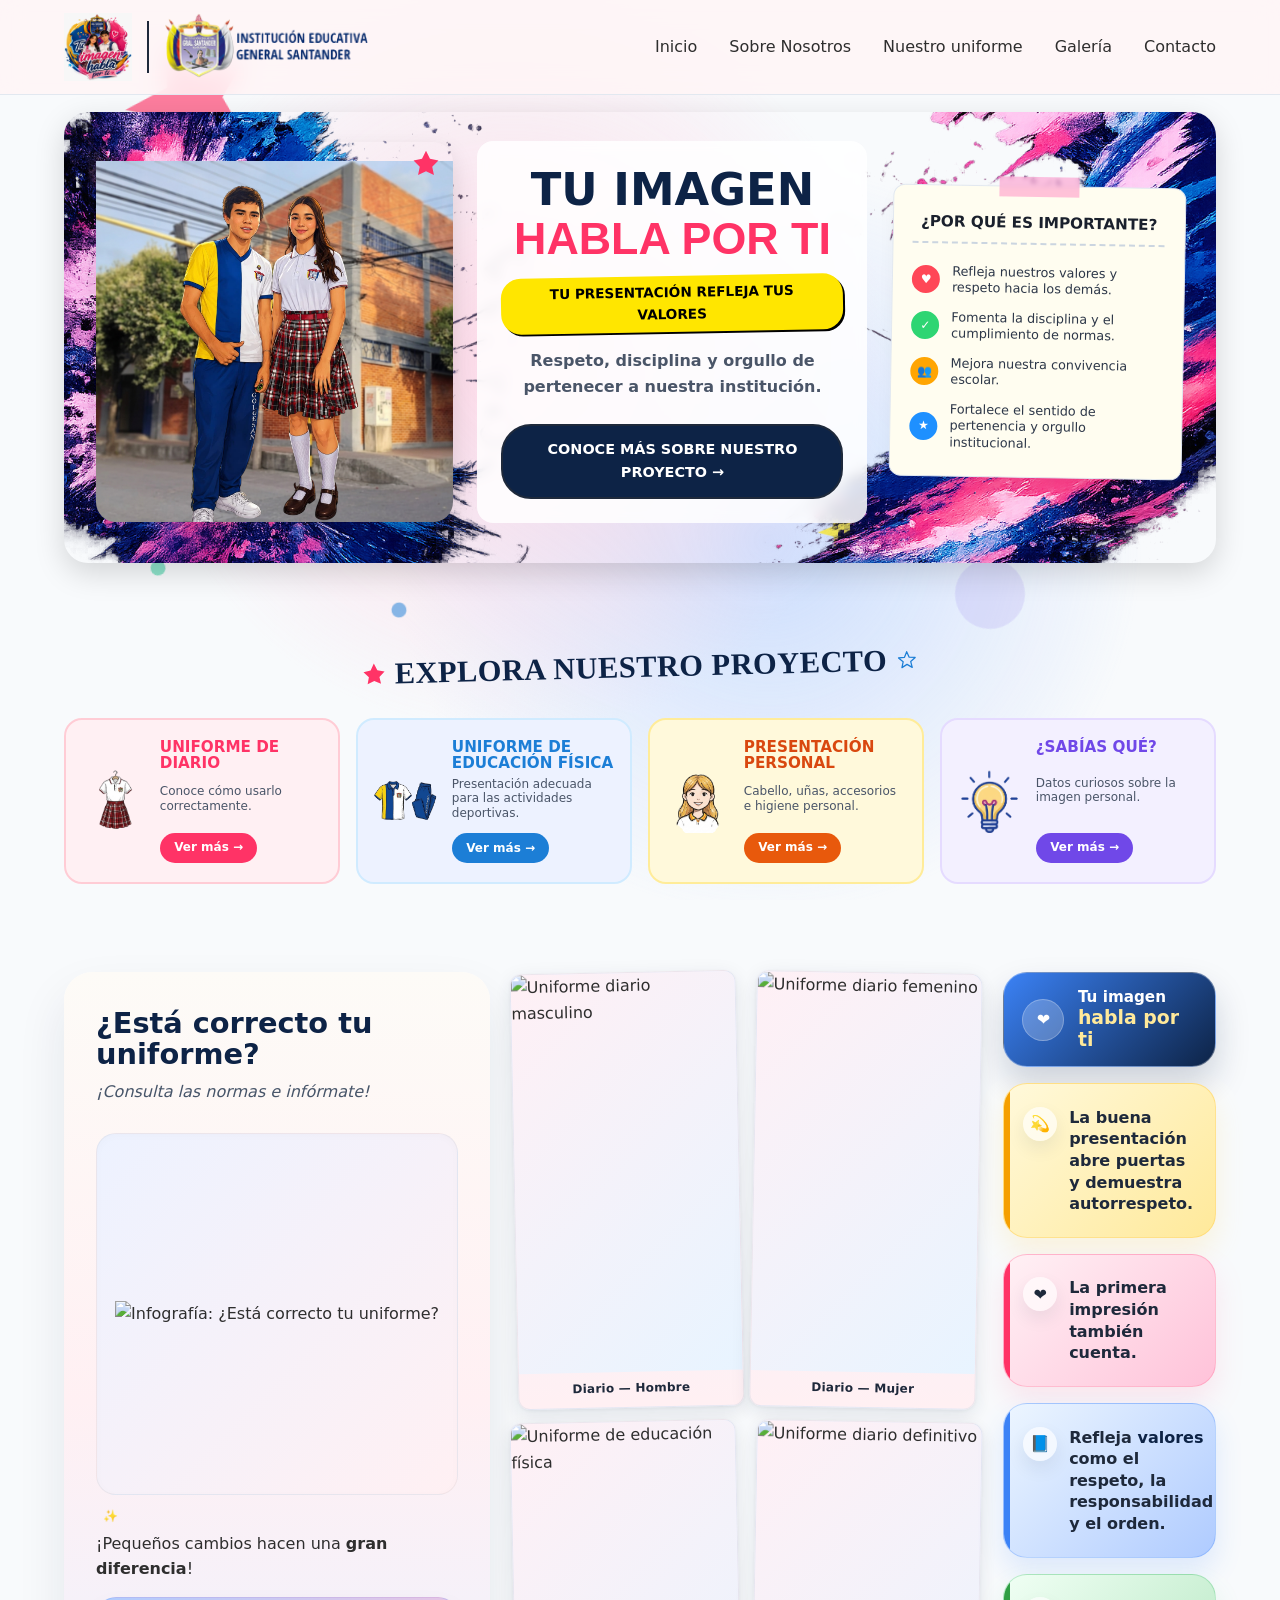
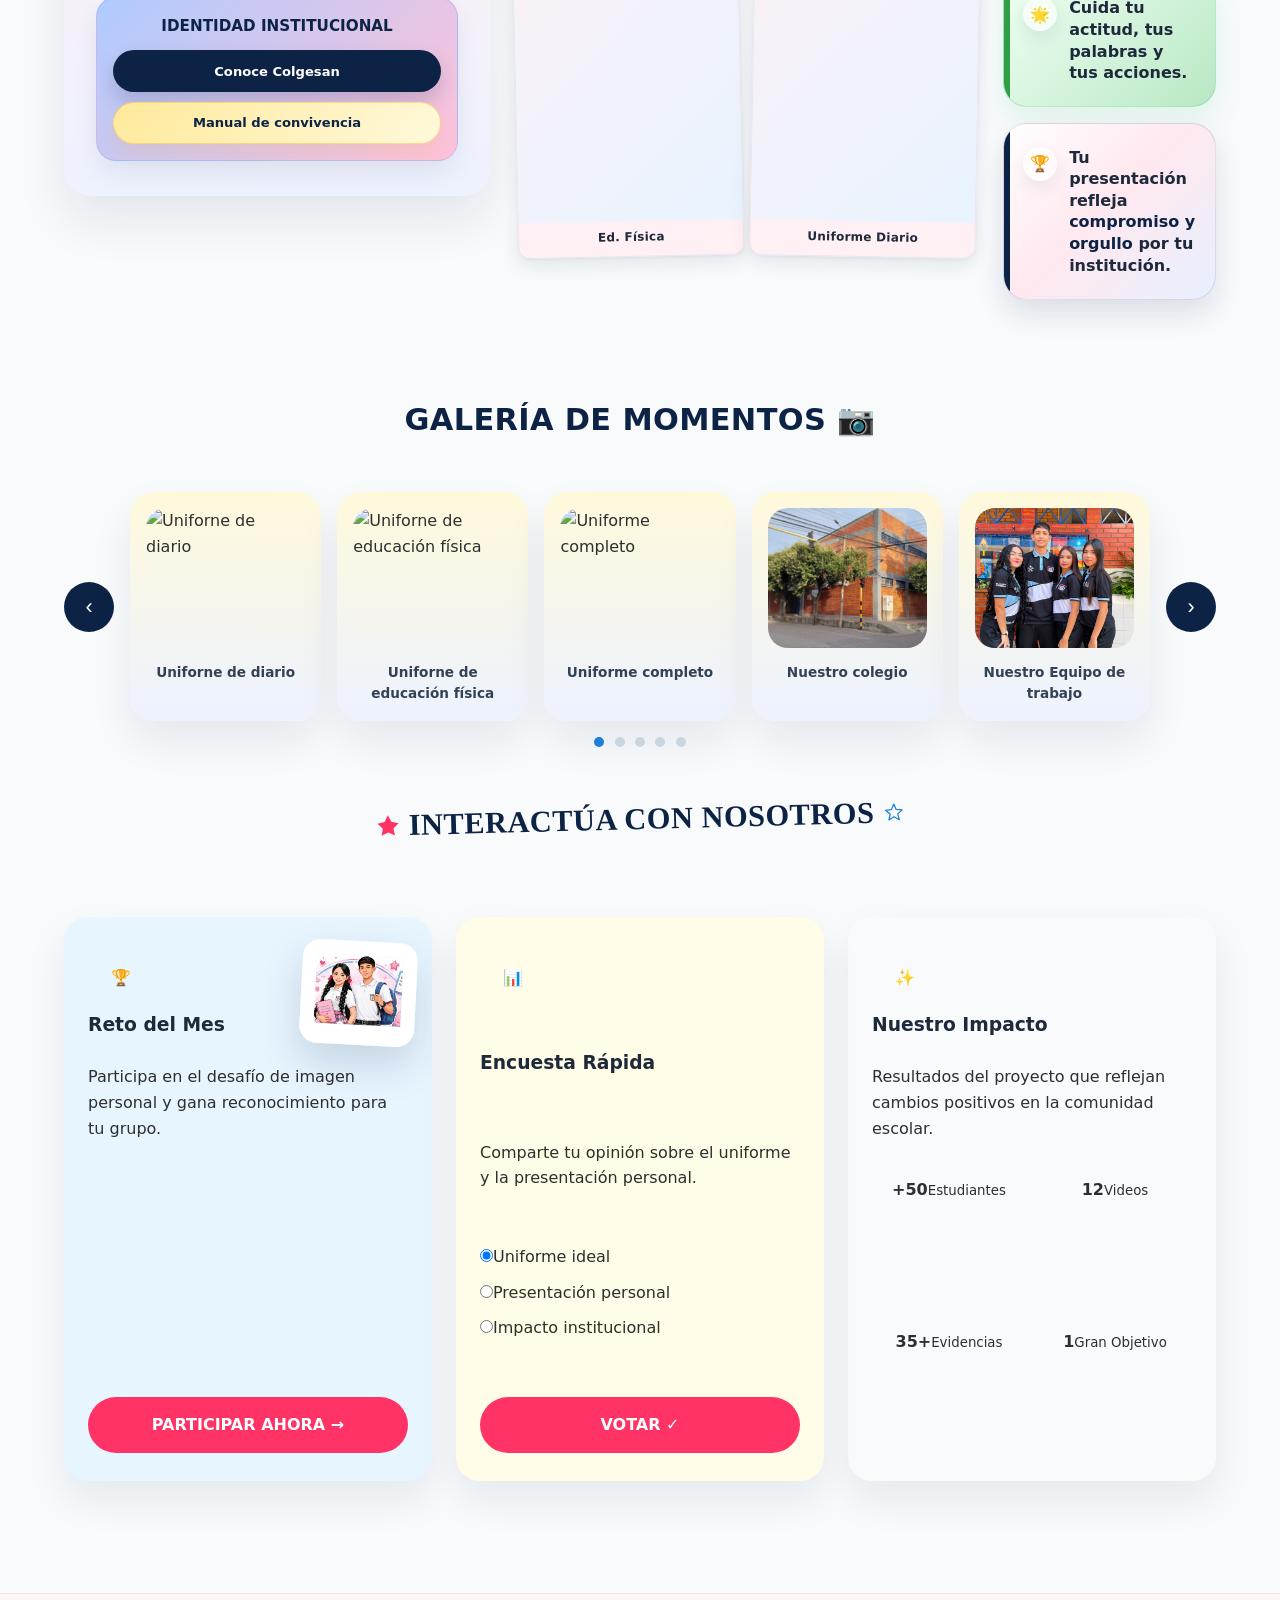
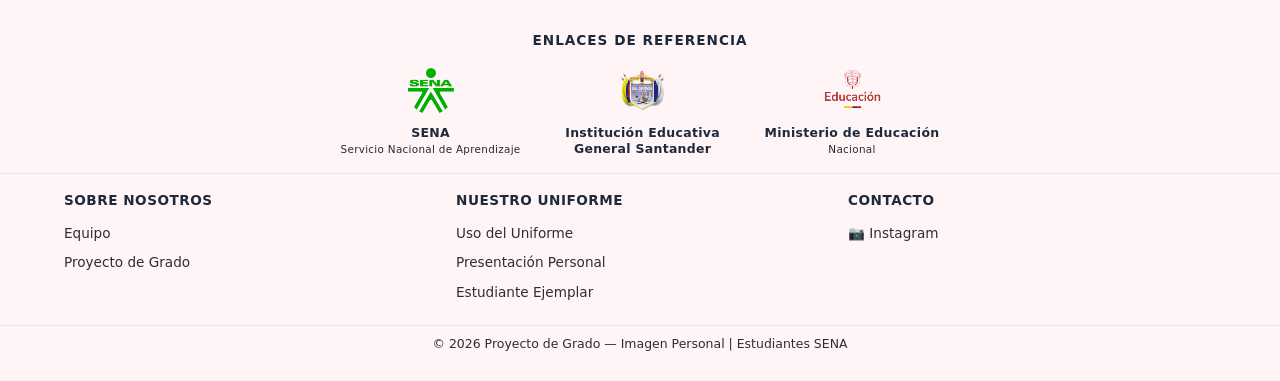
==== commit dad447f2: "Add institutional identity module" ====
--- a/index.html
+++ b/index.html
@@ -165,52 +165,100 @@
 
         <section class="interactive-middle-section">
             <div class="middle-grid">
-                <article class="notebook-card">
-                    <div class="notebook-spiral"></div>
-                    <div class="notebook-content">
-                        <h3>¿USAS BIEN EL UNIFORME?</h3>
-                        <p class="subtitle-hand">¡Acepta el reto y demuestra tu estilo escolar!</p>
-                        <div class="comparison-box">
-                            <div class="comp-item correct">
-                                <div class="comp-placeholder"><span>Correcto</span></div>
-                                <span class="check-badge">✓</span>
+
+                <!-- COLUMNA 1: Infografía -->
+                <article class="infografia-card">
+                    <div class="infografia-content">
+                        <h3>¿Está correcto tu uniforme?</h3>
+                        <p class="subtitle-hand">¡Consulta las normas e infórmate!</p>
+                        <div class="infografia-media infografia-media--cuadrada">
+                            <img src="assets/images/infografia1.jpeg" alt="Infografía: ¿Está correcto tu uniforme?"
+                                loading="lazy">
+                        </div>
+                        <!-- Badge motivacional pie de tarjeta -->
+                        <div class="infografia-badge">
+                            <span class="badge-icon">✨</span>
+                            <p>¡Pequeños cambios hacen una <strong>gran diferencia</strong>!</p>
+                        </div>
+                        <div class="identidad-institucional-card" aria-labelledby="identidad-institucional-title">
+                            <h4 id="identidad-institucional-title">Identidad institucional</h4>
+                            <div class="identidad-actions">
+                                <a class="identidad-btn identidad-btn--primary" href="https://www.iecolgesan.edu.co/"
+                                    target="_blank" rel="noopener noreferrer">Conoce Colgesan</a>
+                                <a class="identidad-btn identidad-btn--manual"
+                                    href="https://www.iecolgesan.edu.co/wp-content/uploads/2024/11/Manual-Convivencia-2024-rectoria-2.pdf#page=117"
+                                    target="_blank" rel="noopener noreferrer">Manual de convivencia</a>
                             </div>
-                            <div class="comp-item incorrect">
-                                <div class="comp-placeholder"><span>Incorrecto</span></div>
-                                <span class="cross-badge">✕</span>
-                            </div>
-                        </div>
-                        <a href="#juego" class="btn-notebook">¡JUGAR AHORA! 🎮</a>
-                    </div>
-                </article>
-
-                <div class="media-quad-grid">
-                    <div class="media-card card-v1">
-                        <div class="play-overlay">▶</div>
-                        <span>¿CÓMO USAR EL UNIFORME?</span>
-                    </div>
-                    <div class="media-card card-v2">
-                        <div class="play-overlay">▶</div>
-                        <span>CUIDADO DEL CABELLO</span>
-                    </div>
-                    <div class="media-card card-v3">
-                        <div class="play-overlay">▶</div>
-                        <span>ACCESORIOS PERMITIDOS</span>
-                    </div>
-                    <div class="media-card card-v4">
-                        <div class="play-overlay">▶</div>
-                        <span>HIGIENE Y PRESENTACIÓN</span>
-                    </div>
+                        </div>
+                    </div>
+                </article>
+
+                <!-- COLUMNA 2: 4 fotos de uniforme en miniatura 9:16 -->
+                <div class="uniforme-fotos-grid">
+                    <figure class="uniforme-foto-card">
+                        <div class="uniforme-foto-media">
+                            <img src="assets/videos/diario hombre.png" alt="Uniforme diario masculino" loading="lazy">
+                        </div>
+                        <figcaption>Diario — Hombre</figcaption>
+                    </figure>
+                    <figure class="uniforme-foto-card">
+                        <div class="uniforme-foto-media">
+                            <img src="assets/videos/UNIFORME DIARIO FEMENINO.jpeg" alt="Uniforme diario femenino"
+                                loading="lazy">
+                        </div>
+                        <figcaption>Diario — Mujer</figcaption>
+                    </figure>
+                    <figure class="uniforme-foto-card">
+                        <div class="uniforme-foto-media">
+                            <img src="assets/videos/UNIFORME FISICA.jpeg" alt="Uniforme de educación física"
+                                loading="lazy">
+                        </div>
+                        <figcaption>Ed. Física</figcaption>
+                    </figure>
+                    <figure class="uniforme-foto-card">
+                        <div class="uniforme-foto-media">
+                            <img src="assets/videos/DIARIO DEF.jpeg" alt="Uniforme diario definitivo" loading="lazy">
+                        </div>
+                        <figcaption>Uniforme Diario</figcaption>
+                    </figure>
                 </div>
 
+                <!-- COLUMNA 3: Notas motivacionales -->
                 <aside class="side-notes">
+
+                    <!-- Lema chip -->
+                    <div class="note-lema">
+                        <span class="lema-heart">❤️</span>
+                        <p>Tu imagen<br><strong>habla por ti</strong></p>
+                    </div>
+
                     <div class="note-paper yellow-note">
-                        <p>La buena presentación abre puertas y demuestra autorrespeto. 💫</p>
-                    </div>
+                        <span class="note-emoji">💫</span>
+                        <p>La buena presentación abre puertas y demuestra autorrespeto.</p>
+                    </div>
+
+                    <div class="note-paper pink-note">
+                        <span class="note-emoji">❤️</span>
+                        <p>La primera impresión también cuenta.</p>
+                    </div>
+
                     <div class="note-paper blue-note">
-                        <p>¿Tienes dudas sobre el manual? Visita la sección de Preguntas. 📌</p>
-                    </div>
+                        <span class="note-emoji">📘</span>
+                        <p>Refleja <strong>valores</strong> como el respeto, la responsabilidad y el orden.</p>
+                    </div>
+
+                    <div class="note-paper mint-note">
+                        <span class="note-emoji">🌟</span>
+                        <p>Cuida tu actitud, tus palabras y tus acciones.</p>
+                    </div>
+
+                    <div class="note-paper accent-note">
+                        <span class="note-emoji">🏆</span>
+                        <p>Tu presentación refleja <strong>compromiso y orgullo</strong> por tu institución.</p>
+                    </div>
+
                 </aside>
+
             </div>
         </section>
 
@@ -222,24 +270,24 @@
                 <button class="slider-btn prev-btn">‹</button>
                 <div class="gallery-grid-5">
                     <div class="gallery-item">
-                        <div class="gallery-placeholder"><span>[ Imagen ]</span></div>
-                        <div class="gallery-tag">Uniforme de diario</div>
+                        <img src="assets/videos/DIARIO DEF.jpeg" alt="Uniforne de diario" loading="lazy">
+                        <div class="gallery-tag">Uniforne de diario</div>
                     </div>
                     <div class="gallery-item">
-                        <div class="gallery-placeholder"><span>[ Imagen ]</span></div>
-                        <div class="gallery-tag">Educación física</div>
+                        <img src="assets/videos/FISICA DEF.jpeg" alt="Uniforne de educación física" loading="lazy">
+                        <div class="gallery-tag">Uniforne de educación física</div>
                     </div>
                     <div class="gallery-item">
-                        <div class="gallery-placeholder"><span>[ Imagen ]</span></div>
-                        <div class="gallery-tag">Entrevistas</div>
+                        <img src="assets/images/uniforme completo.jpeg" alt="Uniforme completo" loading="lazy">
+                        <div class="gallery-tag">Uniforme completo</div>
                     </div>
                     <div class="gallery-item">
-                        <div class="gallery-placeholder"><span>[ Imagen ]</span></div>
-                        <div class="gallery-tag">Actividades</div>
+                        <img src="assets/images/hero-bg-colegio.png" alt="Fachada del colegio" loading="lazy">
+                        <div class="gallery-tag">Nuestro colegio</div>
                     </div>
                     <div class="gallery-item">
-                        <div class="gallery-placeholder"><span>[ Imagen ]</span></div>
-                        <div class="gallery-tag">Eventos especiales</div>
+                        <img src="assets/images/equipo de trabajo.jpeg" alt="Equipo de trabajo" loading="lazy">
+                        <div class="gallery-tag">Nuestro Equipo de trabajo</div>
                     </div>
                 </div>
                 <button class="slider-btn next-btn">›</button>
@@ -363,4 +411,4 @@
     <script src="js/main.js"></script>
 </body>
 
-</html>+</html>
--- a/css/index.css
+++ b/css/index.css
@@ -464,9 +464,202 @@
 
 .middle-grid {
     display: grid;
-    grid-template-columns: 1.35fr 1fr;
+    grid-template-columns: 1.1fr 1.2fr 0.55fr;
     gap: 1.5rem;
     align-items: start;
+}
+
+.infografia-card {
+    position: relative;
+    border-radius: 28px;
+    background: linear-gradient(180deg, var(--bg-neutro) 0%, #fff0f3 52%, #edf2ff 100%);
+    box-shadow: 0 24px 50px rgba(13, 35, 70, 0.09);
+    padding: 2.2rem 2rem;
+    overflow: hidden;
+    display: flex;
+    flex-direction: column;
+    gap: 1.25rem;
+    transition: transform 0.3s ease, box-shadow 0.3s ease;
+}
+
+.infografia-card:hover {
+    transform: translateY(-4px);
+    box-shadow: 0 30px 60px rgba(13, 35, 70, 0.12);
+}
+
+.infografia-card h3 {
+    font-size: 1.8rem;
+    line-height: 1.1;
+    margin: 0;
+    color: #0d2346;
+}
+
+.infografia-content {
+    display: flex;
+    flex-direction: column;
+    gap: 0.5rem;
+    height: 100%;
+    justify-content: space-between;
+}
+
+.infografia-media {
+    width: 100%;
+    height: 380px;
+    background: linear-gradient(135deg, #edf2ff 0%, #fff0f3 100%);
+    border-radius: 20px;
+    overflow: hidden;
+    display: flex;
+    align-items: center;
+    justify-content: center;
+    border: 1px solid rgba(0, 0, 0, 0.05);
+    box-shadow: inset 0 2px 8px rgba(0, 0, 0, 0.02);
+}
+
+/* Modificador: la infografía cuadrada (1:1) se muestra en su tamaño natural */
+.infografia-media--cuadrada {
+    height: auto;
+    aspect-ratio: 1 / 1;
+}
+
+.infografia-media img {
+    max-width: 100%;
+    max-height: 100%;
+    object-fit: contain;
+    transition: transform 0.5s cubic-bezier(0.16, 1, 0.3, 1);
+}
+
+.infografia-card:hover .infografia-media img {
+    transform: scale(1.03);
+}
+
+.identidad-institucional-card {
+    margin-top: 0.45rem;
+    padding: 1rem;
+    border-radius: 20px;
+    background: linear-gradient(135deg, var(--azul-pastel) 0%, var(--rosado-pastel) 100%);
+    border: 1px solid rgba(59, 130, 246, 0.18);
+    box-shadow: 0 12px 24px rgba(13, 35, 70, 0.07);
+}
+
+.identidad-institucional-card h4 {
+    margin: 0 0 0.75rem;
+    color: #0d2346;
+    font-size: 0.95rem;
+    font-weight: 900;
+    text-align: center;
+    text-transform: uppercase;
+}
+
+.identidad-actions {
+    display: grid;
+    gap: 0.6rem;
+}
+
+.identidad-btn {
+    display: inline-flex;
+    align-items: center;
+    justify-content: center;
+    min-height: 42px;
+    padding: 0.7rem 0.9rem;
+    border-radius: 999px;
+    font-size: 0.82rem;
+    font-weight: 800;
+    line-height: 1.15;
+    text-align: center;
+    text-decoration: none;
+    transition: transform 0.22s ease, box-shadow 0.22s ease, filter 0.22s ease;
+}
+
+.identidad-btn:hover {
+    transform: translateY(-2px);
+    filter: saturate(1.05);
+}
+
+.identidad-btn--primary {
+    background: #0d2346;
+    color: #fff;
+    box-shadow: 0 10px 20px rgba(13, 35, 70, 0.18);
+}
+
+.identidad-btn--manual {
+    background: linear-gradient(135deg, var(--amarillo-pastel) 0%, #fff9db 100%);
+    color: #0d2346;
+    border: 1px solid rgba(245, 159, 0, 0.32);
+    box-shadow: 0 10px 20px rgba(245, 159, 0, 0.13);
+}
+
+/* -------------------------------------------------------
+   Grid 2x2 de fotos de uniforme en miniatura 9:16
+   ------------------------------------------------------- */
+.uniforme-fotos-grid {
+    display: grid;
+    grid-template-columns: repeat(2, 1fr);
+    gap: 0.75rem;
+}
+
+.uniforme-foto-card {
+    margin: 0;
+    background: linear-gradient(180deg, #edf2ff 0%, #fff0f3 100%);
+    border-radius: 12px;
+    overflow: hidden;
+    box-shadow: 0 6px 20px rgba(13, 35, 70, 0.10),
+                0 1px 4px rgba(13, 35, 70, 0.06);
+    border: 1.5px solid rgba(220, 220, 230, 0.5);
+    transition: transform 0.28s cubic-bezier(0.34, 1.56, 0.64, 1),
+                box-shadow 0.28s ease;
+    display: flex;
+    flex-direction: column;
+}
+
+.uniforme-foto-card:nth-child(odd)  { transform: rotate(-1.2deg); }
+.uniforme-foto-card:nth-child(even) { transform: rotate(1deg);  }
+
+.uniforme-foto-card:hover {
+    transform: rotate(0deg) translateY(-6px) scale(1.03) !important;
+    box-shadow: 0 16px 36px rgba(13, 35, 70, 0.16);
+    border-color: var(--accent-color, #e8a3b0);
+    z-index: 2;
+}
+
+/* El contenedor de imagen fuerza el ratio 9:16 vertical */
+.uniforme-foto-media {
+    width: 100%;
+    aspect-ratio: 9 / 16;
+    overflow: hidden;
+    background: linear-gradient(135deg, #fff0f5 0%, #e8f4ff 100%);
+    flex-shrink: 0;
+}
+
+.uniforme-foto-media img {
+    width: 100%;
+    height: 100%;
+    object-fit: cover;
+    object-position: top center;  /* prioriza cabeza/uniforme, no los pies */
+    display: block;
+    transition: transform 0.4s ease;
+}
+
+.uniforme-foto-card:hover .uniforme-foto-media img {
+    transform: scale(1.06);
+}
+
+.uniforme-foto-card figcaption {
+    font-size: 0.75rem;
+    font-weight: 700;
+    text-align: center;
+    color: var(--primary-color, #0b3b6f);
+    padding: 0.45rem 0.5rem 0.55rem;
+    letter-spacing: 0.02em;
+    white-space: nowrap;
+    overflow: hidden;
+    text-overflow: ellipsis;
+}
+
+.media-videos-grid {
+    display: grid;
+    grid-template-columns: repeat(2, minmax(0, 1fr));
+    gap: 1rem;
+    height: 100%;
 }
 
 .notebook-card {
@@ -517,7 +710,7 @@
 }
 
 .comp-item {
-    background: #fff;
+    background: #edf2ff;
     border-radius: 22px;
     padding: 1rem 1.1rem;
     display: flex;
@@ -642,25 +835,155 @@
     line-height: 1.3;
 }
 
+.card-video {
+    padding: 1.2rem;
+    display: flex;
+    flex-direction: column;
+    justify-content: space-between;
+    align-items: stretch;
+    height: auto;
+    transition: transform 0.3s cubic-bezier(0.34, 1.56, 0.64, 1), box-shadow 0.3s ease;
+}
+
+.card-video:hover {
+    transform: translateY(-8px);
+    box-shadow: 0 25px 50px rgba(13, 35, 70, 0.15);
+}
+
+.media-video {
+    width: 100%;
+    aspect-ratio: 9 / 16;
+    object-fit: cover;
+    border-radius: 16px;
+    box-shadow: 0 8px 16px rgba(0, 0, 0, 0.08);
+    transition: transform 0.3s ease;
+    margin-bottom: 0.5rem;
+}
+
+.card-video:hover .media-video {
+    transform: scale(1.015);
+}
+
 .side-notes {
     display: grid;
     gap: 1rem;
 }
 
+.note-lema {
+    display: flex;
+    align-items: center;
+    gap: 0.85rem;
+    border-radius: 24px;
+    padding: 1rem 1.15rem;
+    background: linear-gradient(135deg, var(--accent-color) 0%, #0d2346 100%);
+    color: #fff;
+    box-shadow: 0 18px 34px rgba(13, 35, 70, 0.18);
+    border: 1px solid rgba(255, 255, 255, 0.35);
+}
+
+.note-lema p {
+    margin: 0;
+    font-size: 0.95rem;
+    font-weight: 700;
+    line-height: 1.15;
+}
+
+.note-lema strong {
+    color: var(--amarillo-pastel);
+    font-size: 1.18rem;
+}
+
+.lema-heart {
+    width: 42px;
+    height: 42px;
+    display: grid;
+    place-items: center;
+    flex-shrink: 0;
+    border-radius: 50%;
+    background: rgba(255, 255, 255, 0.22);
+    box-shadow: inset 0 0 0 1px rgba(255, 255, 255, 0.25);
+}
+
 .note-paper {
+    --note-bg: #fff;
+    --note-border: rgba(13, 35, 70, 0.08);
+    --note-shadow: rgba(13, 35, 70, 0.08);
+    --note-accent: var(--accent-color);
+    display: flex;
+    align-items: flex-start;
+    gap: 0.75rem;
     border-radius: 24px;
     padding: 1.4rem 1.2rem;
-    box-shadow: 0 14px 28px rgba(13, 35, 70, 0.08);
-    color: #0f172a;
+    background: var(--note-bg);
+    box-shadow: 0 14px 28px var(--note-shadow);
+    border: 1px solid var(--note-border);
+    color: var(--primary-color);
     font-weight: 600;
+    line-height: 1.35;
+    position: relative;
+    overflow: hidden;
+}
+
+.note-paper::before {
+    content: "";
+    position: absolute;
+    inset: 0 auto 0 0;
+    width: 6px;
+    background: var(--note-accent);
+}
+
+.note-paper p {
+    margin: 0;
+}
+
+.note-paper strong {
+    color: #0d2346;
+}
+
+.note-emoji {
+    width: 34px;
+    height: 34px;
+    display: grid;
+    place-items: center;
+    flex-shrink: 0;
+    border-radius: 50%;
+    background: rgba(255, 255, 255, 0.65);
+    box-shadow: 0 8px 18px rgba(13, 35, 70, 0.08);
 }
 
 .yellow-note {
-    background: #fff9db;
+    --note-bg: linear-gradient(135deg, #fff9db 0%, var(--amarillo-pastel) 100%);
+    --note-border: rgba(255, 214, 102, 0.62);
+    --note-shadow: rgba(255, 214, 102, 0.2);
+    --note-accent: #f59f00;
+}
+
+.pink-note {
+    --note-bg: linear-gradient(135deg, #fff1f5 0%, var(--rosado-pastel) 100%);
+    --note-border: rgba(255, 133, 168, 0.46);
+    --note-shadow: rgba(255, 133, 168, 0.17);
+    --note-accent: #ff3366;
 }
 
 .blue-note {
-    background: #e7f5ff;
+    --note-bg: linear-gradient(135deg, #edf6ff 0%, var(--azul-pastel) 100%);
+    --note-border: rgba(59, 130, 246, 0.28);
+    --note-shadow: rgba(59, 130, 246, 0.14);
+    --note-accent: var(--accent-color);
+}
+
+.mint-note {
+    --note-bg: linear-gradient(135deg, #f0fff4 0%, var(--verde-pastel) 100%);
+    --note-border: rgba(82, 196, 124, 0.34);
+    --note-shadow: rgba(82, 196, 124, 0.14);
+    --note-accent: #2f9e44;
+}
+
+.accent-note {
+    --note-bg: linear-gradient(135deg, #ffffff 0%, #ffe8ef 48%, #e7f0ff 100%);
+    --note-border: rgba(13, 35, 70, 0.12);
+    --note-shadow: rgba(13, 35, 70, 0.12);
+    --note-accent: #0d2346;
 }
 
 .gallery-section {
@@ -697,7 +1020,7 @@
 
 .gallery-item {
     border-radius: 24px;
-    background: #fff;
+    background: linear-gradient(180deg, #fff9db 0%, #edf2ff 100%);
     overflow: hidden;
     padding: 1rem;
     box-shadow: 0 20px 40px rgba(13, 35, 70, 0.08);
@@ -714,6 +1037,15 @@
     place-items: center;
     color: #94a3b8;
     font-weight: 700;
+}
+
+.gallery-item img,
+.gallery-item video {
+    border-radius: 20px;
+    min-height: 140px;
+    height: 140px;
+    object-fit: cover;
+    width: 100%;
 }
 
 .gallery-tag {
@@ -769,6 +1101,12 @@
         grid-template-columns: 1fr;
     }
 
+    /* En tablet: las 4 fotos se muestran en fila horizontal */
+    .uniforme-fotos-grid {
+        grid-template-columns: repeat(4, 1fr);
+        gap: 0.75rem;
+    }
+
     .gallery-grid-5 {
         grid-template-columns: repeat(2, minmax(0, 1fr));
     }
@@ -788,6 +1126,28 @@
 
     .slider-btn {
         width: 100%;
+    }
+
+    .media-quad-grid,
+    .media-videos-grid {
+        gap: 0.75rem;
+    }
+
+    .media-card {
+        padding: 1rem;
+        min-height: 120px;
+    }
+
+    .media-card span {
+        font-size: 0.8rem;
+    }
+
+    .card-video {
+        padding: 0.8rem;
+    }
+
+    .media-video {
+        border-radius: 12px;
     }
 }
 
@@ -1001,4 +1361,4 @@
 
 .doodle-burst {
     font-size: 1.2rem;
-}+}
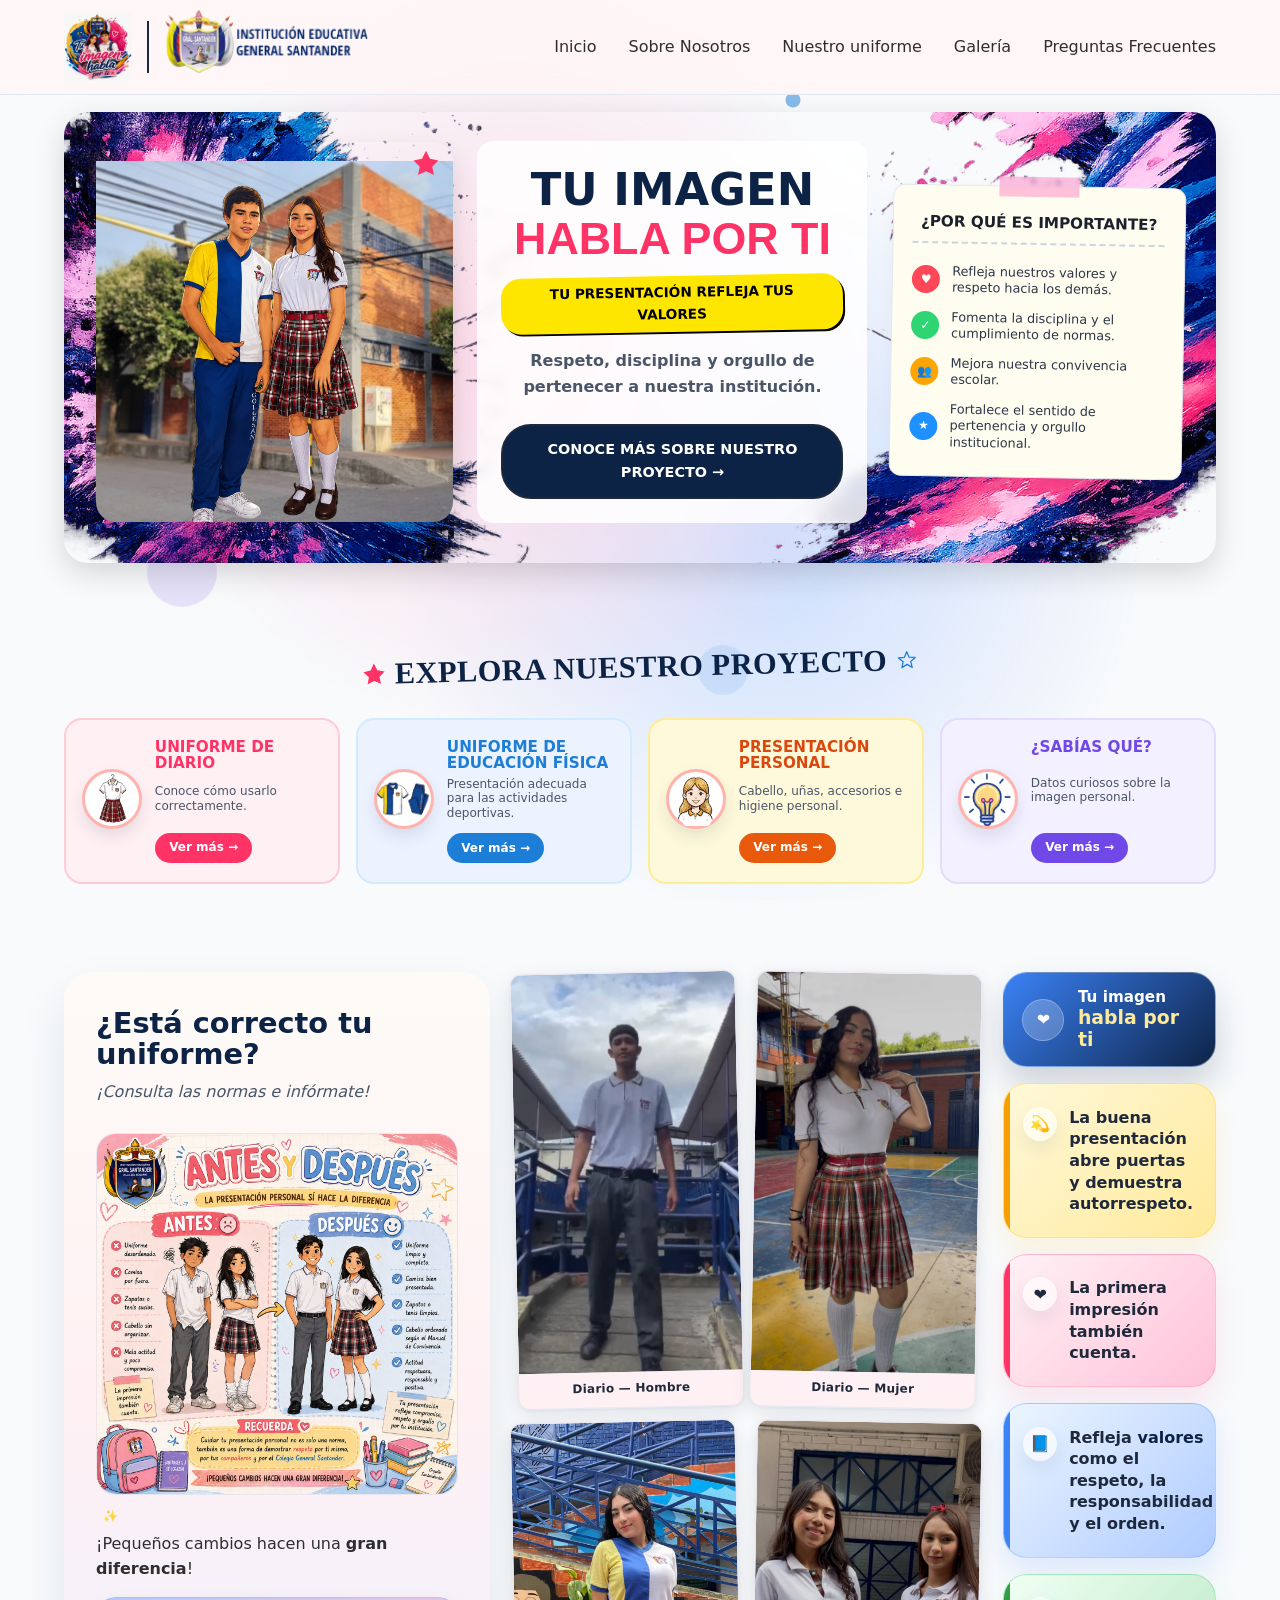
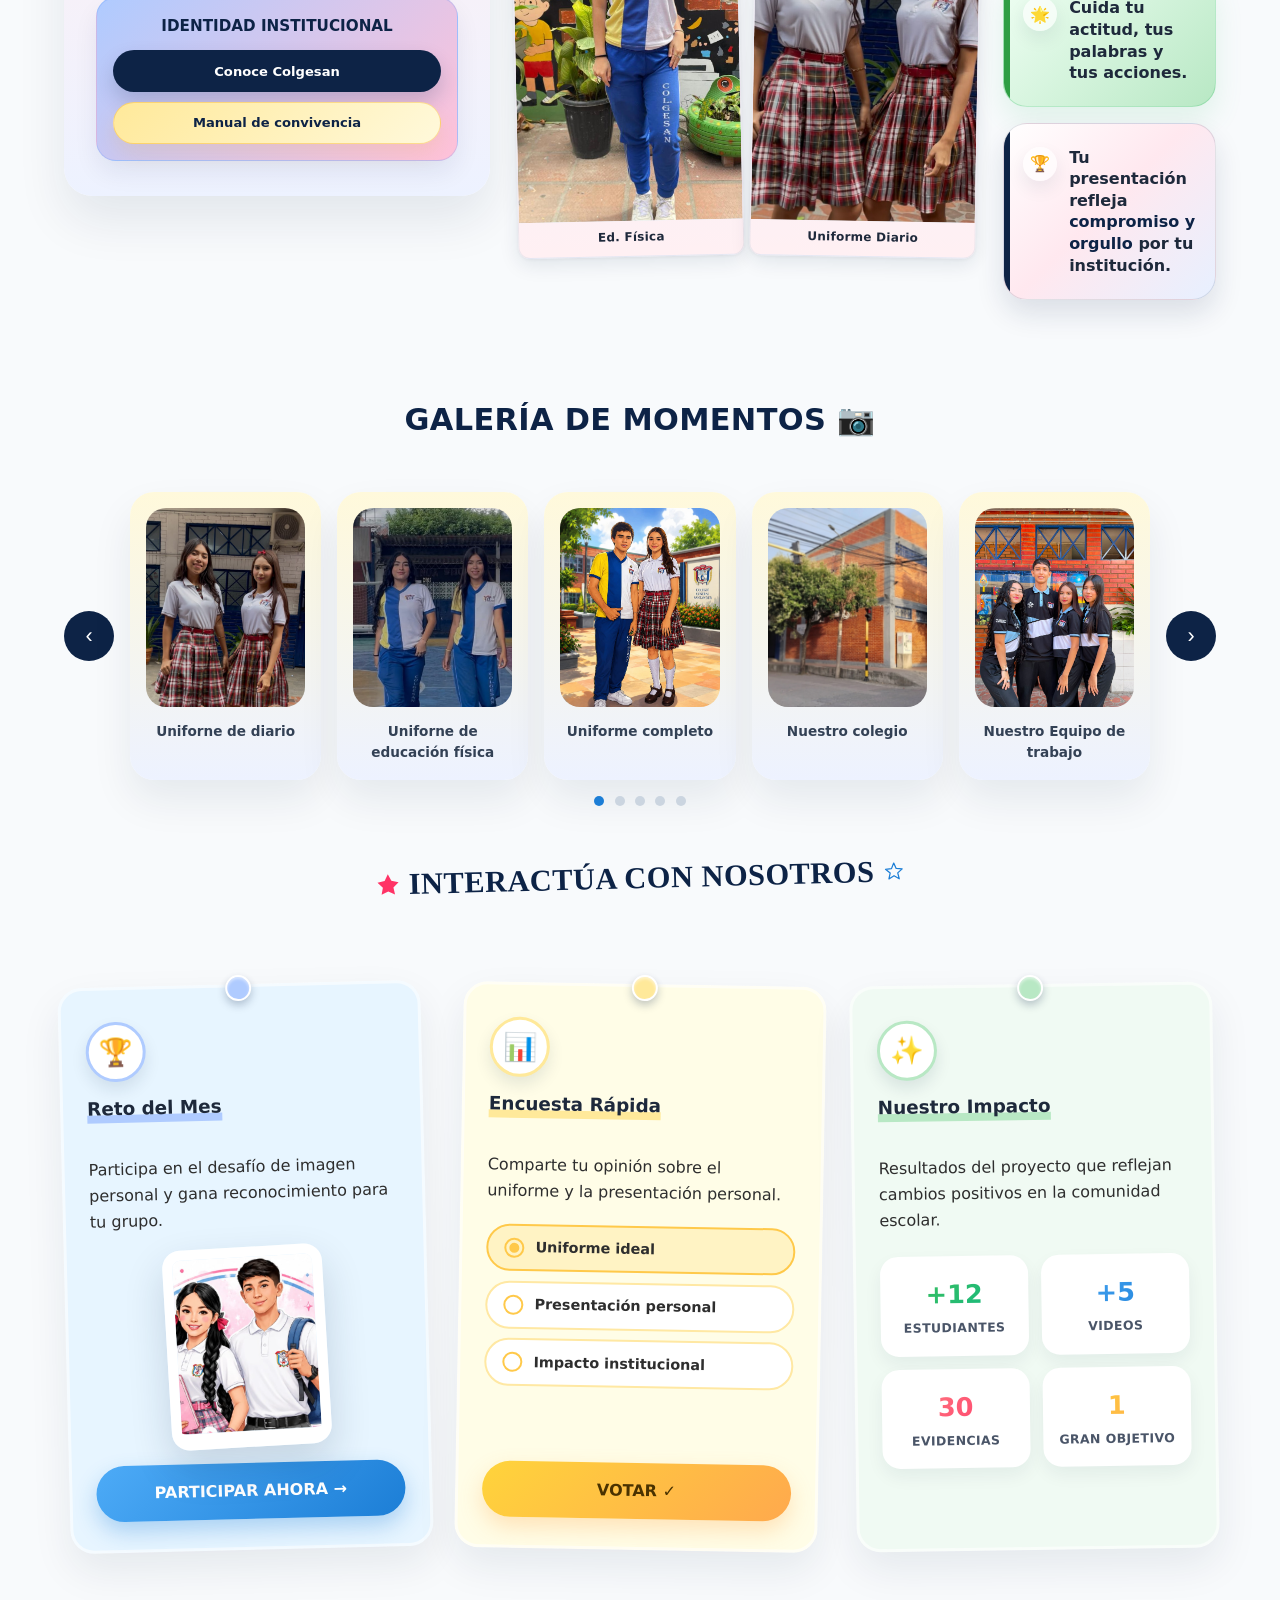
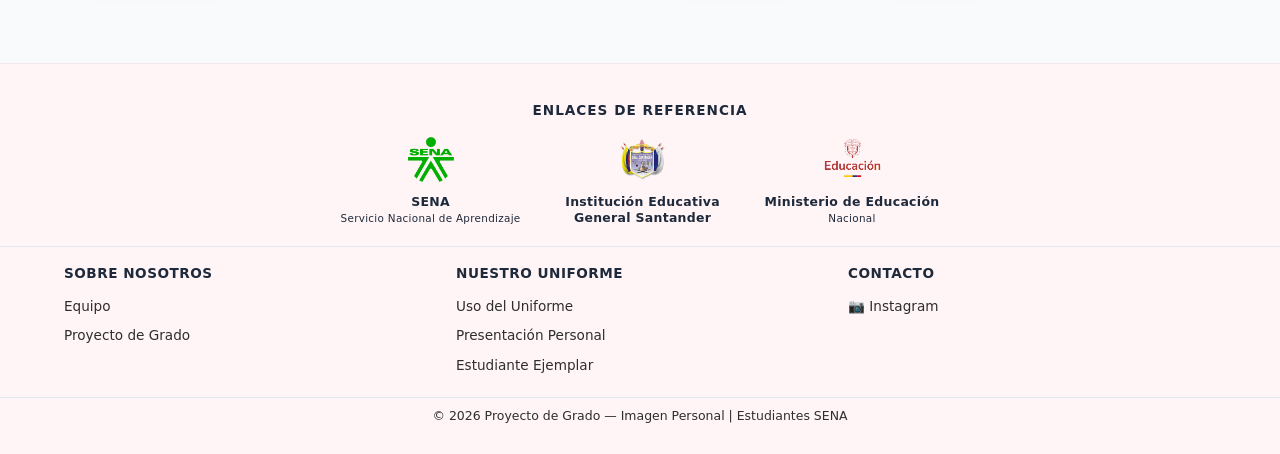
==== commit 067407db: "Optimizacion responsive movil y enlaces institucionales (header/footer)" ====
--- a/index.html
+++ b/index.html
@@ -39,14 +39,16 @@
             <div class="navbar-brand logo-container">
                 <img src="assets/images/escudo.jpg" alt="Escudo" class="brand-logo">
                 <div class="brand-divider"></div>
-                <img src="assets/images/IE_general_santander.png" alt="IE General Santander" class="brand-logo">
+                <a href="https://www.iecolgesan.edu.co/" target="_blank" rel="noopener noreferrer" aria-label="Ir al sitio de la IE General Santander">
+                    <img src="assets/images/IE_general_santander.png" alt="IE General Santander" class="brand-logo">
+                </a>
             </div>
             <ul class="nav-menu">
                 <li><a href="index.html" class="nav-link" data-page="inicio">Inicio</a></li>
                 <li><a href="sobre-mi.html" class="nav-link" data-page="sobre-mi">Sobre Nosotros</a></li>
                 <li><a href="uniforme.html" class="nav-link" data-page="uniforme">Nuestro uniforme</a></li>
                 <li><a href="galeria.html" class="nav-link" data-page="galeria">Galería</a></li>
-                <li><a href="contacto.html" class="nav-link" data-page="contacto">Contacto</a></li>
+                <li><a href="contacto.html" class="nav-link" data-page="contacto">Preguntas Frecuentes</a></li>
             </ul>
         </div>
     </nav>
@@ -322,8 +324,8 @@
                     <div class="card-icon">🏆</div>
                     <h3>Reto del Mes</h3>
                     <p>Participa en el desafío de imagen personal y gana reconocimiento para tu grupo.</p>
+                    <img src="assets/images/reto.png" alt="Reto del Mes" class="polaroid-image">
                     <a href="#participar" class="btn-interactive btn-reto">PARTICIPAR AHORA →</a>
-                    <img src="assets/images/reto.png" alt="Reto del Mes" class="polaroid-image">
                 </article>
 
                 <article class="interactive-card card-survey">
@@ -346,9 +348,9 @@
                     <h3>Nuestro Impacto</h3>
                     <p>Resultados del proyecto que reflejan cambios positivos en la comunidad escolar.</p>
                     <div class="impact-grid">
-                        <div class="impact-metric"><strong>+50</strong><small>Estudiantes</small></div>
-                        <div class="impact-metric"><strong>12</strong><small>Videos</small></div>
-                        <div class="impact-metric"><strong>35+</strong><small>Evidencias</small></div>
+                        <div class="impact-metric"><strong>+12</strong><small>Estudiantes</small></div>
+                        <div class="impact-metric"><strong>+5</strong><small>Videos</small></div>
+                        <div class="impact-metric"><strong>30</strong><small>Evidencias</small></div>
                         <div class="impact-metric"><strong>1</strong><small>Gran Objetivo</small></div>
                     </div>
                 </article>
@@ -362,20 +364,26 @@
             <h3>Enlaces de Referencia</h3>
             <div class="logos-container">
                 <div class="logo-item">
-                    <img src="assets/images/sena.png" alt="Logo SENA" class="institutional-logo">
-                    <p class="institutional-text"><strong>SENA</strong><br><small>Servicio Nacional de
-                            Aprendizaje</small></p>
+                    <a href="https://portal.senasofiaplus.edu.co/" target="_blank" rel="noopener noreferrer" aria-label="Ir al portal SENA Sofia Plus">
+                        <img src="assets/images/sena.png" alt="Logo SENA" class="institutional-logo">
+                        <p class="institutional-text"><strong>SENA</strong><br><small>Servicio Nacional de
+                                Aprendizaje</small></p>
+                    </a>
                 </div>
                 <div class="logo-item">
-                    <img src="assets/images/logo_colgesan.png" alt="Logo IE General Santander"
-                        class="institutional-logo">
-                    <p class="institutional-text"><strong>Institución Educativa General Santander</strong></p>
+                    <a href="https://www.iecolgesan.edu.co/" target="_blank" rel="noopener noreferrer" aria-label="Ir al sitio de la IE General Santander">
+                        <img src="assets/images/logo_colgesan.png" alt="Logo IE General Santander"
+                            class="institutional-logo">
+                        <p class="institutional-text"><strong>Institución Educativa General Santander</strong></p>
+                    </a>
                 </div>
                 <div class="logo-item">
-                    <img src="assets/images/Ministerio de educacion.png" alt="Logo Ministerio de Educación"
-                        class="institutional-logo">
-                    <p class="institutional-text"><strong>Ministerio de Educación</strong><br><small>Nacional</small>
-                    </p>
+                    <a href="https://www.mineducacion.gov.co/portal/" target="_blank" rel="noopener noreferrer" aria-label="Ir al sitio del Ministerio de Educación Nacional">
+                        <img src="assets/images/Ministerio de educacion.png" alt="Logo Ministerio de Educación"
+                            class="institutional-logo">
+                        <p class="institutional-text"><strong>Ministerio de Educación</strong><br><small>Nacional</small>
+                        </p>
+                    </a>
                 </div>
             </div>
         </div>
--- a/css/global.css
+++ b/css/global.css
@@ -401,25 +401,123 @@
 /* === RESPONSIVE === */
 @media (max-width: 768px) {
     :root {
+        --nav-height: 150px;
         --footer-height: 320px;
+    }
+
+    .navbar {
+        height: auto;
+        min-height: var(--nav-height);
     }
 
     .navbar-container {
         flex-direction: column;
+        gap: var(--spacing-xs);
+        padding: var(--spacing-sm) var(--spacing-md);
+    }
+
+    .brand-logo {
+        height: 48px;
+    }
+
+    .brand-divider {
+        height: 36px;
+    }
+
+    .logo-container {
+        gap: 10px;
+    }
+
+    .nav-menu {
         gap: var(--spacing-sm);
-        padding: var(--spacing-sm) var(--spacing-md);
-    }
-
-    .nav-menu {
-        gap: var(--spacing-md);
         flex-wrap: wrap;
         justify-content: center;
+    }
+
+    .nav-link {
+        font-size: 0.9rem;
+    }
+
+    /* Footer institucional */
+    .logos-container {
+        gap: var(--spacing-md);
+    }
+
+    .logo-item {
+        max-width: 140px;
+    }
+
+    .institutional-logo {
+        height: 38px;
+    }
+
+    .institutional-text {
+        font-size: 0.72rem;
+    }
+
+    .footer-container {
+        grid-template-columns: 1fr;
+        text-align: center;
+    }
+
+    .footer-section ul {
+        padding: 0;
     }
 
     .instagram-contact-container {
         flex-direction: column;
         text-align: center;
     }
+}
+
+@media (max-width: 480px) {
+    :root {
+        --nav-height: 170px;
+    }
+
+    .brand-logo {
+        height: 40px;
+    }
+
+    .nav-menu {
+        gap: 0.6rem;
+    }
+
+    .nav-link {
+        font-size: 0.82rem;
+    }
+
+    .container {
+        padding: var(--spacing-lg) var(--spacing-sm);
+    }
+
+    .logos-container {
+        flex-direction: column;
+    }
+
+    .logo-item {
+        max-width: none;
+    }
+}
+
+/* Enlaces de logos del footer: sin subrayado ni color de texto heredado */
+.logo-item a {
+    display: inline-block;
+    text-decoration: none;
+    color: inherit;
+}
+
+.logo-item a:hover {
+    color: inherit;
+    opacity: 0.85;
+}
+
+.logo-item a img {
+    transition: transform 0.3s ease;
+}
+
+.logo-item a:hover img {
+    transform: scale(1.05);
 }
 
 /* === ACCESSIBILITY === */
--- a/css/index.css
+++ b/css/index.css
@@ -394,43 +394,101 @@
 .interactive-grid {
     display: grid;
     grid-template-columns: repeat(3, minmax(0, 1fr));
-    gap: 1.5rem;
+    gap: 2rem;
     align-items: stretch;
+    padding-top: 0.5rem;
 }
 
 .interactive-card {
     border-radius: 24px;
-    padding: 1.75rem 1.5rem;
+    padding: 2rem 1.5rem 1.75rem;
     position: relative;
-    overflow: hidden;
+    overflow: visible;
     box-shadow: 0 18px 40px rgba(13, 35, 70, 0.08);
     display: flex;
     flex-direction: column;
-    justify-content: space-between;
-    transition: transform 0.25s cubic-bezier(0.16, 1, 0.3, 1), box-shadow 0.25s ease;
+    justify-content: flex-start;
+    gap: 0.5rem;
+    border: 3px solid rgba(255, 255, 255, 0.6);
+    transition: transform 0.3s cubic-bezier(0.16, 1, 0.3, 1), box-shadow 0.3s ease;
+}
+
+/* Efecto "nota adhesiva" con leve inclinación, se endereza al pasar el mouse */
+.interactive-card:nth-child(1) { transform: rotate(-1.4deg); }
+.interactive-card:nth-child(2) { transform: rotate(1deg); }
+.interactive-card:nth-child(3) { transform: rotate(-0.8deg); }
+
+.interactive-card:nth-child(1):hover { transform: rotate(0deg) translateY(-8px) scale(1.02); }
+.interactive-card:nth-child(2):hover { transform: rotate(0deg) translateY(-8px) scale(1.02); }
+.interactive-card:nth-child(3):hover { transform: rotate(0deg) translateY(-8px) scale(1.02); }
+
+/* Pin decorativo estilo corcho */
+.interactive-card::before {
+    content: '';
+    position: absolute;
+    top: -12px;
+    left: 50%;
+    transform: translateX(-50%);
+    width: 22px;
+    height: 22px;
+    border-radius: 50%;
+    background: var(--accent-pin, var(--rojo-pastel));
+    box-shadow: 0 4px 8px rgba(13, 35, 70, 0.25), inset 0 2px 3px rgba(255, 255, 255, 0.5);
+    border: 2px solid #fff;
+    z-index: 2;
+}
+
+.interactive-card h3 {
+    font-size: 1.15rem;
+    display: inline-block;
+    width: fit-content;
+    padding-bottom: 2px;
+    background-image: linear-gradient(var(--accent-pin, var(--rojo-pastel)), var(--accent-pin, var(--rojo-pastel)));
+    background-repeat: no-repeat;
+    background-size: 100% 8px;
+    background-position: left 90%;
 }
 
 .card-reto {
+    --accent-pin: var(--azul-pastel);
     background: #e7f5ff;
 }
 
 .card-reto .polaroid-image {
-    position: absolute;
-    top: 1.5rem;
-    right: 1rem;
-    width: 115px;
-    border: 14px solid #fff;
-    border-bottom-width: 20px;
+    display: block;
+    width: 55%;
+    max-width: 160px;
+    aspect-ratio: 4 / 5;
+    object-fit: cover;
+    object-position: top center;
+    align-self: center;
+    margin: 0.5rem 0;
+    border: 10px solid #fff;
+    border-bottom-width: 16px;
     border-radius: 18px;
     box-shadow: 0 18px 40px rgba(13, 35, 70, 0.16);
-    transform: rotate(3deg);
+    transform: rotate(-2deg);
+    transition: transform 0.3s ease;
+}
+
+.card-reto:hover .polaroid-image {
+    transform: rotate(1deg) scale(1.04);
 }
 
 .card-reto .btn-interactive {
     margin-top: auto;
+    width: 100%;
+    background: linear-gradient(135deg, #4dabf7, #1c7ed6);
+    box-shadow: 0 10px 22px rgba(28, 126, 214, 0.3);
+}
+
+.btn-interactive span.arrow,
+.btn-interactive {
+    gap: 0.4rem;
 }
 
 .card-survey {
+    --accent-pin: var(--amarillo-pastel);
     background: #fffde7;
 }
 
@@ -438,24 +496,133 @@
     display: flex;
     flex-direction: column;
     gap: 0.6rem;
-    margin: 1rem 0 1.2rem;
+    margin: 0.75rem 0 1.2rem;
+}
+
+/* Chips de encuesta: ocultamos el radio nativo y diseñamos una pastilla amigable */
+.survey-option {
+    display: flex;
+    align-items: center;
+    gap: 0.7rem;
+    padding: 0.65rem 1rem;
+    background: #fff;
+    border: 2px solid #ffe8a3;
+    border-radius: 999px;
+    cursor: pointer;
+    font-weight: 600;
+    font-size: 0.9rem;
+    transition: transform 0.2s ease, background 0.2s ease, border-color 0.2s ease, box-shadow 0.2s ease;
+}
+
+.survey-option:hover {
+    transform: translateX(4px);
+    border-color: #ffc94a;
+    box-shadow: 0 6px 14px rgba(255, 201, 74, 0.25);
+}
+
+.survey-option input[type="radio"] {
+    appearance: none;
+    -webkit-appearance: none;
+    width: 20px;
+    height: 20px;
+    flex-shrink: 0;
+    border: 2px solid #ffc94a;
+    border-radius: 50%;
+    display: grid;
+    place-items: center;
+    cursor: pointer;
+    transition: border-color 0.2s ease;
+}
+
+.survey-option input[type="radio"]::before {
+    content: '';
+    width: 10px;
+    height: 10px;
+    border-radius: 50%;
+    background: #ffc94a;
+    transform: scale(0);
+    transition: transform 0.2s cubic-bezier(0.34, 1.56, 0.64, 1);
+}
+
+.survey-option input[type="radio"]:checked::before {
+    transform: scale(1);
+}
+
+.survey-option:has(input:checked) {
+    background: #fff3c4;
+    border-color: #ffc94a;
+}
+
+.card-survey .btn-interactive {
+    margin-top: auto;
+    width: 100%;
+    background: linear-gradient(135deg, #ffd43b, #ffa94d);
+    color: #4a3200;
+    box-shadow: 0 10px 22px rgba(255, 169, 77, 0.3);
+}
+
+.card-impact {
+    --accent-pin: var(--verde-pastel);
+    background: #f0faf3;
 }
 
 .impact-grid {
     display: grid;
     grid-template-columns: 1fr 1fr;
-    gap: 0.75rem;
-    margin-top: 1.25rem;
-    height: 100%;
+    gap: 0.85rem;
+    margin-top: 1rem;
 }
 
 .impact-metric {
-    background: #f8fafc;
+    background: #fff;
     border-radius: 18px;
-    padding: 1rem;
+    padding: 1.1rem 0.75rem;
     text-align: center;
-    min-height: 140px;
-    height: 100%;
+    box-shadow: 0 8px 18px rgba(13, 35, 70, 0.06);
+    transition: transform 0.25s cubic-bezier(0.34, 1.56, 0.64, 1), box-shadow 0.25s ease;
+}
+
+.impact-metric:hover {
+    transform: translateY(-4px) scale(1.05);
+    box-shadow: 0 12px 22px rgba(13, 35, 70, 0.12);
+}
+
+.impact-metric strong {
+    display: block;
+    font-size: 1.6rem;
+    font-weight: 900;
+    background: linear-gradient(135deg, #40c057, #12b886);
+    -webkit-background-clip: text;
+    background-clip: text;
+    color: transparent;
+}
+
+.impact-metric:nth-child(2) strong {
+    background: linear-gradient(135deg, #4dabf7, #1c7ed6);
+    -webkit-background-clip: text;
+    background-clip: text;
+}
+
+.impact-metric:nth-child(3) strong {
+    background: linear-gradient(135deg, #ff8787, #ff3366);
+    -webkit-background-clip: text;
+    background-clip: text;
+}
+
+.impact-metric:nth-child(4) strong {
+    background: linear-gradient(135deg, #ffd43b, #ffa94d);
+    -webkit-background-clip: text;
+    background-clip: text;
+}
+
+.impact-metric small {
+    display: block;
+    margin-top: 0.2rem;
+    font-weight: 600;
+    color: #4a5568;
+    font-size: 0.78rem;
+    text-transform: uppercase;
+    letter-spacing: 0.4px;
 }
 
 .interactive-middle-section {
@@ -603,16 +770,21 @@
     border-radius: 12px;
     overflow: hidden;
     box-shadow: 0 6px 20px rgba(13, 35, 70, 0.10),
-                0 1px 4px rgba(13, 35, 70, 0.06);
+        0 1px 4px rgba(13, 35, 70, 0.06);
     border: 1.5px solid rgba(220, 220, 230, 0.5);
     transition: transform 0.28s cubic-bezier(0.34, 1.56, 0.64, 1),
-                box-shadow 0.28s ease;
+        box-shadow 0.28s ease;
     display: flex;
     flex-direction: column;
 }
 
-.uniforme-foto-card:nth-child(odd)  { transform: rotate(-1.2deg); }
-.uniforme-foto-card:nth-child(even) { transform: rotate(1deg);  }
+.uniforme-foto-card:nth-child(odd) {
+    transform: rotate(-1.2deg);
+}
+
+.uniforme-foto-card:nth-child(even) {
+    transform: rotate(1deg);
+}
 
 .uniforme-foto-card:hover {
     transform: rotate(0deg) translateY(-6px) scale(1.03) !important;
@@ -634,7 +806,8 @@
     width: 100%;
     height: 100%;
     object-fit: cover;
-    object-position: top center;  /* prioriza cabeza/uniforme, no los pies */
+    object-position: top center;
+    /* prioriza cabeza/uniforme, no los pies */
     display: block;
     transition: transform 0.4s ease;
 }
@@ -1013,7 +1186,7 @@
 
 .gallery-grid-5 {
     display: grid;
-    grid-template-columns: repeat(5, minmax(0, 1fr));
+    grid-template-columns: repeat(auto-fit, minmax(170px, 1fr));
     gap: 1rem;
     flex: 1;
 }
@@ -1042,10 +1215,10 @@
 .gallery-item img,
 .gallery-item video {
     border-radius: 20px;
-    min-height: 140px;
-    height: 140px;
+    width: 100%;
+    aspect-ratio: 4 / 5;
     object-fit: cover;
-    width: 100%;
+    object-position: top center;
 }
 
 .gallery-tag {
@@ -1101,6 +1274,12 @@
         grid-template-columns: 1fr;
     }
 
+    .interactive-card:nth-child(1),
+    .interactive-card:nth-child(2),
+    .interactive-card:nth-child(3) {
+        transform: rotate(0deg);
+    }
+
     /* En tablet: las 4 fotos se muestran en fila horizontal */
     .uniforme-fotos-grid {
         grid-template-columns: repeat(4, 1fr);
@@ -1108,7 +1287,7 @@
     }
 
     .gallery-grid-5 {
-        grid-template-columns: repeat(2, minmax(0, 1fr));
+        grid-template-columns: repeat(auto-fit, minmax(140px, 1fr));
     }
 }
 
@@ -1186,12 +1365,18 @@
 }
 
 .card-icon {
-    width: 65px;
-    height: 65px;
+    width: 60px;
+    height: 60px;
     flex-shrink: 0;
     display: flex;
     align-items: center;
     justify-content: center;
+    font-size: 1.7rem;
+    background: #fff;
+    border-radius: 50%;
+    border: 3px solid var(--accent-pin, var(--rojo-pastel));
+    box-shadow: 0 8px 16px rgba(13, 35, 70, 0.1);
+    margin-bottom: 0.25rem;
 }
 
 .card-icon img {
@@ -1362,3 +1547,108 @@
 .doodle-burst {
     font-size: 1.2rem;
 }
+
+/* =========================================
+   RESPONSIVE MÓVIL (sin afectar escritorio)
+   ========================================= */
+@media (max-width: 768px) {
+    .hero {
+        margin-top: 1.5rem;
+        padding: 1.5rem 1rem 2rem;
+    }
+
+    .hero-main-title {
+        font-size: 1.9rem;
+    }
+
+    .hero-badge {
+        font-size: 0.72rem;
+        padding: 0.35rem 0.9rem;
+    }
+
+    .hero-mascots-wrapper {
+        height: 260px;
+    }
+
+    .hero-card-postit {
+        transform: none;
+    }
+
+    .explore-title {
+        font-size: 1.5rem;
+    }
+
+    .explore-grid-4 {
+        grid-template-columns: repeat(2, minmax(0, 1fr));
+        gap: 0.75rem;
+    }
+
+    .explore-card {
+        flex-direction: column;
+        text-align: center;
+        padding: 1rem 0.75rem;
+    }
+
+    .card-icon {
+        width: 48px;
+        height: 48px;
+        font-size: 1.3rem;
+    }
+
+    /* Fotos de uniforme: 2 columnas en móvil */
+    .uniforme-fotos-grid {
+        grid-template-columns: repeat(2, 1fr);
+    }
+
+    .infografia-card,
+    .notebook-card {
+        padding: 1.4rem 1rem;
+    }
+
+    .infografia-card h3,
+    .notebook-content h3 {
+        font-size: 1.4rem;
+    }
+
+    .interactive-card {
+        padding: 1.5rem 1.1rem 1.3rem;
+    }
+
+    .gallery-header h2 {
+        font-size: 1.4rem;
+    }
+
+    .gallery-grid-5 {
+        grid-template-columns: repeat(2, minmax(0, 1fr));
+    }
+
+    .slider-btn {
+        width: 42px;
+        height: 42px;
+        font-size: 1.1rem;
+    }
+}
+
+@media (max-width: 480px) {
+    .hero-main-title {
+        font-size: 1.6rem;
+    }
+
+    .explore-grid-4 {
+        grid-template-columns: 1fr;
+    }
+
+    .gallery-grid-5 {
+        grid-template-columns: 1fr;
+    }
+
+    .impact-grid {
+        gap: 0.6rem;
+    }
+
+    .btn-primary-hero {
+        font-size: 0.8rem;
+        padding: 0.7rem 1.2rem;
+        text-align: center;
+    }
+}
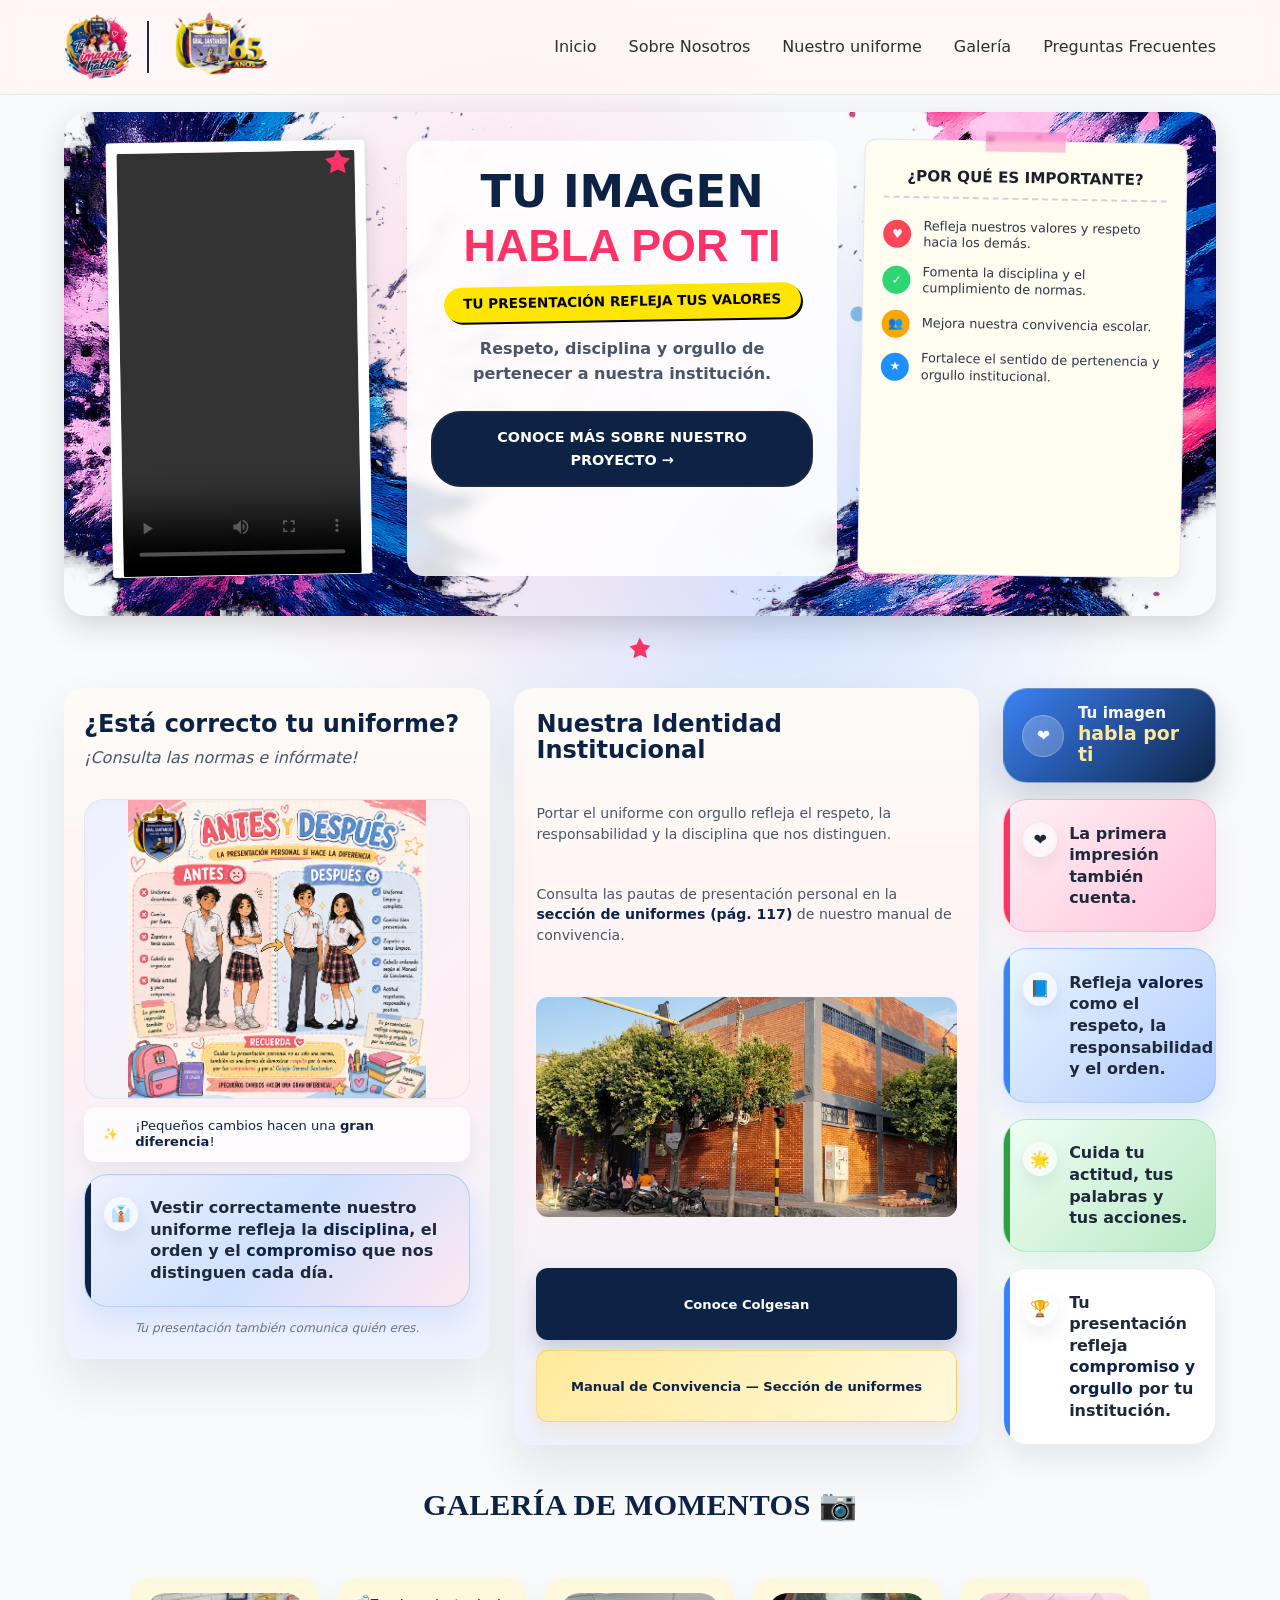
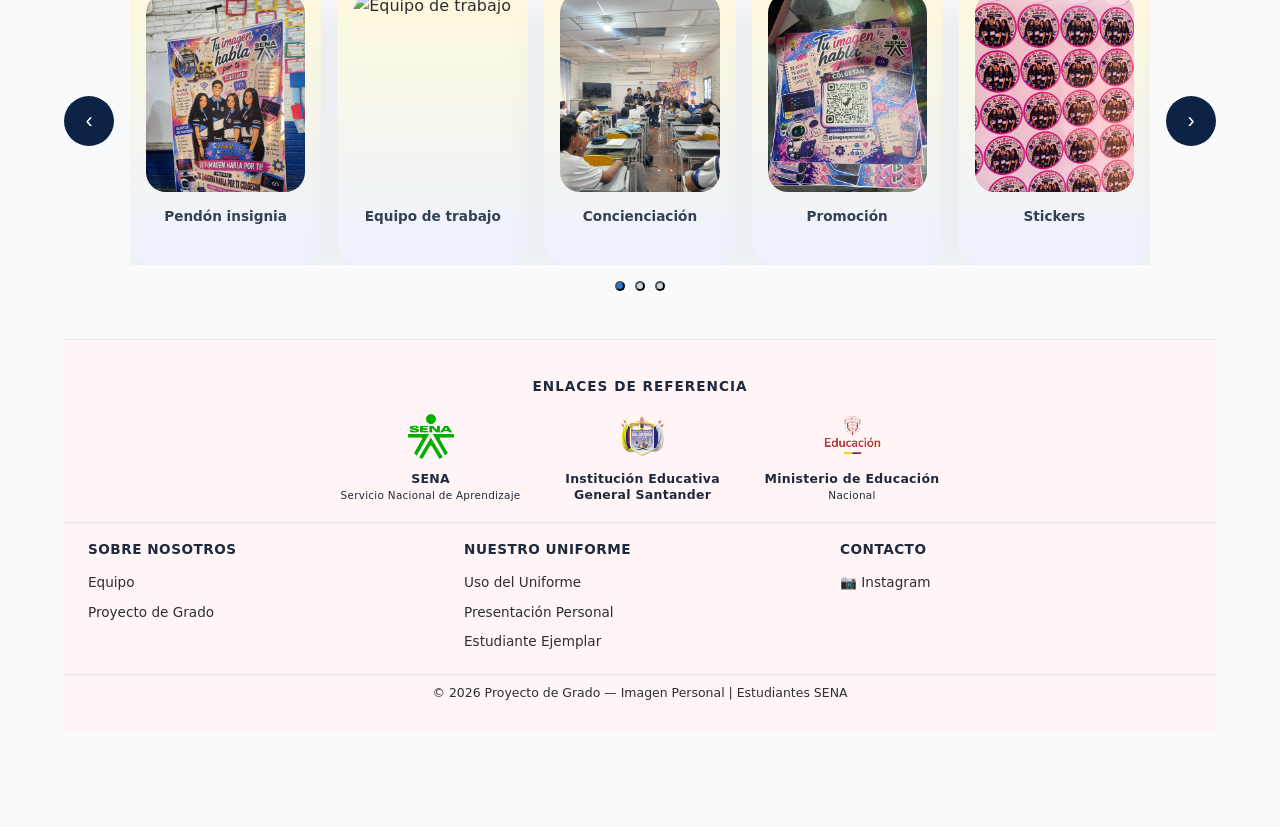
==== commit 747fd0c2: "Actualizar galerias y estilos del proyecto" ====
--- a/index.html
+++ b/index.html
@@ -8,6 +8,7 @@
     <title>Proyecto de Grado</title>
     <link rel="stylesheet" href="css/global.css">
     <link rel="stylesheet" href="css/index.css">
+    <link href="https://fonts.googleapis.com/css2?family=Caveat:wght@400;700&family=Poppins:wght@300;500;700&display=swap" rel="stylesheet">
 </head>
 
 <body>
@@ -37,7 +38,7 @@
     <nav class="navbar">
         <div class="navbar-container">
             <div class="navbar-brand logo-container">
-                <img src="assets/images/escudo.jpg" alt="Escudo" class="brand-logo">
+                <img src="assets/images/escudo.png" alt="Escudo" class="brand-logo">
                 <div class="brand-divider"></div>
                 <a href="https://www.iecolgesan.edu.co/" target="_blank" rel="noopener noreferrer" aria-label="Ir al sitio de la IE General Santander">
                     <img src="assets/images/IE_general_santander.png" alt="IE General Santander" class="brand-logo">
@@ -45,10 +46,10 @@
             </div>
             <ul class="nav-menu">
                 <li><a href="index.html" class="nav-link" data-page="inicio">Inicio</a></li>
-                <li><a href="sobre-mi.html" class="nav-link" data-page="sobre-mi">Sobre Nosotros</a></li>
+                <li><a href="sobre-nosotros.html" class="nav-link" data-page="sobre-nosotros">Sobre Nosotros</a></li>
                 <li><a href="uniforme.html" class="nav-link" data-page="uniforme">Nuestro uniforme</a></li>
                 <li><a href="galeria.html" class="nav-link" data-page="galeria">Galería</a></li>
-                <li><a href="contacto.html" class="nav-link" data-page="contacto">Preguntas Frecuentes</a></li>
+                <li><a href="preguntas%20frecuentes.html" class="nav-link" data-page="preguntas-frecuentes">Preguntas Frecuentes</a></li>
             </ul>
         </div>
     </nav>
@@ -56,12 +57,14 @@
     <!-- CONTENIDO PRINCIPAL -->
     <main class="container">
         <section class="hero">
-            <!-- BLOQUE 1: MASCOTAS + FONDO COLEGIO -->
-            <div class="hero-mascots-wrapper">
-                <img src="assets/images/background.png" alt="Fondo Colegio" class="hero-bg-img">
-                <img src="assets/images/hero-bg-colegio.png" alt="Imagen Colegio" class="hero-bg-colegio">
-                <img src="assets/images/hero-mascotas-ilustracion.png" alt="Estudiantes Representativos"
-                    class="hero-mascots-img">
+            <!-- BLOQUE 1: VIDEO PRINCIPAL 9:16 -->
+            <div class="hero-video-wrapper">
+                <div class="hero-video-media">
+                    <video class="hero-video" controls preload="metadata" playsinline
+                        aria-label="Video principal del colegio">
+                        <source src="assets/videos/video principal.mp4" type="video/mp4">
+                    </video>
+                </div>
                 <!-- Doodles locales del hero/card (vectorizados) -->
                 <svg class="doodle-svg" style="top:8px; right:14px;" width="26" height="26" viewBox="0 0 24 24"
                     xmlns="http://www.w3.org/2000/svg" aria-hidden="true">
@@ -76,7 +79,7 @@
                 <h1 class="hero-main-title">TU IMAGEN<br><span class="highlight-pink">HABLA POR TI</span></h1>
                 <div class="hero-badge">TU PRESENTACIÓN REFLEJA TUS VALORES</div>
                 <p class="hero-description">Respeto, disciplina y orgullo de pertenecer a nuestra institución.</p>
-                <a href="sobre-mi.html" class="btn btn-primary-hero">CONOCE MÁS SOBRE NUESTRO PROYECTO &rarr;</a>
+                <a href="sobre-nosotros.html" class="btn btn-primary-hero">CONOCE MÁS SOBRE NUESTRO PROYECTO &rarr;</a>
             </div>
 
             <!-- BLOQUE 3: TARJETA POST-IT (POR QUÉ ES IMPORTANTE) -->
@@ -113,57 +116,8 @@
                             d="M12 .587l3.668 7.431L23.5 9.748l-5.75 5.6L19.335 23 12 19.56 4.665 23l1.584-7.652L.5 9.748l7.832-1.73z"
                             fill="#ff3366" />
                     </svg>
-                    EXPLORA NUESTRO PROYECTO
-                    <svg width="20" height="20" viewBox="0 0 24 24" class="explore-star-right"
-                        xmlns="http://www.w3.org/2000/svg" aria-hidden="true">
-                        <path
-                            d="M12 17.27L18.18 21l-1.64-7.03L22 9.24l-7.19-.61L12 2 9.19 8.63 2 9.24l5.46 4.73L5.82 21z"
-                            fill="none" stroke="#1c7ed6" stroke-width="1.5" stroke-linejoin="round"
-                            stroke-linecap="round" />
-                    </svg>
                 </h2>
             </div>
-
-            <div class="explore-grid-4">
-                <article class="explore-card card-pink">
-                    <div class="card-icon"><img src="assets/images/icono-diario.png" alt="Uniforme de Diario"></div>
-                    <div class="card-body">
-                        <h3>UNIFORME DE DIARIO</h3>
-                        <p>Conoce cómo usarlo correctamente.</p>
-                        <a href="uniforme.html#diario" class="btn-card btn-pink">Ver más &rarr;</a>
-                    </div>
-                </article>
-
-                <article class="explore-card card-blue">
-                    <div class="card-icon"><img src="assets/images/icono-deporte.png"
-                            alt="Uniforme de Educación Física"></div>
-                    <div class="card-body">
-                        <h3>UNIFORME DE EDUCACIÓN FÍSICA</h3>
-                        <p>Presentación adecuada para las actividades deportivas.</p>
-                        <a href="uniforme.html#deporte" class="btn-card btn-blue">Ver más &rarr;</a>
-                    </div>
-                </article>
-
-                <article class="explore-card card-yellow">
-                    <div class="card-icon"><img src="assets/images/icono-presentacion.png" alt="Presentación Personal">
-                    </div>
-                    <div class="card-body">
-                        <h3>PRESENTACIÓN PERSONAL</h3>
-                        <p>Cabello, uñas, accesorios e higiene personal.</p>
-                        <a href="uniforme.html#presentacion" class="btn-card btn-yellow">Ver más &rarr;</a>
-                    </div>
-                </article>
-
-                <article class="explore-card card-purple">
-                    <div class="card-icon"><img src="assets/images/icono-sabiasque.png" alt="¿Sabías Qué?"></div>
-                    <div class="card-body">
-                        <h3>¿SABÍAS QUÉ?</h3>
-                        <p>Datos curiosos sobre la imagen personal.</p>
-                        <a href="sobre-mi.html#datos" class="btn-card btn-purple">Ver más &rarr;</a>
-                    </div>
-                </article>
-            </div>
-        </section>
 
         <section class="interactive-middle-section">
             <div class="middle-grid">
@@ -182,49 +136,31 @@
                             <span class="badge-icon">✨</span>
                             <p>¡Pequeños cambios hacen una <strong>gran diferencia</strong>!</p>
                         </div>
-                        <div class="identidad-institucional-card" aria-labelledby="identidad-institucional-title">
-                            <h4 id="identidad-institucional-title">Identidad institucional</h4>
-                            <div class="identidad-actions">
-                                <a class="identidad-btn identidad-btn--primary" href="https://www.iecolgesan.edu.co/"
-                                    target="_blank" rel="noopener noreferrer">Conoce Colgesan</a>
-                                <a class="identidad-btn identidad-btn--manual"
-                                    href="https://www.iecolgesan.edu.co/wp-content/uploads/2024/11/Manual-Convivencia-2024-rectoria-2.pdf#page=117"
-                                    target="_blank" rel="noopener noreferrer">Manual de convivencia</a>
-                            </div>
-                        </div>
-                    </div>
+                    </div>
+                    <div class="note-paper uniforme-note">
+                        <span class="note-emoji">👔</span>
+                        <p>Vestir correctamente nuestro uniforme refleja la <strong>disciplina</strong>, el orden y el <strong>compromiso</strong> que nos distinguen cada día.</p>
+                    </div>
+                    <p class="infografia-tagline">Tu presentación también comunica quién eres.</p>
                 </article>
 
-                <!-- COLUMNA 2: 4 fotos de uniforme en miniatura 9:16 -->
-                <div class="uniforme-fotos-grid">
-                    <figure class="uniforme-foto-card">
-                        <div class="uniforme-foto-media">
-                            <img src="assets/videos/diario hombre.png" alt="Uniforme diario masculino" loading="lazy">
-                        </div>
-                        <figcaption>Diario — Hombre</figcaption>
-                    </figure>
-                    <figure class="uniforme-foto-card">
-                        <div class="uniforme-foto-media">
-                            <img src="assets/videos/UNIFORME DIARIO FEMENINO.jpeg" alt="Uniforme diario femenino"
-                                loading="lazy">
-                        </div>
-                        <figcaption>Diario — Mujer</figcaption>
-                    </figure>
-                    <figure class="uniforme-foto-card">
-                        <div class="uniforme-foto-media">
-                            <img src="assets/videos/UNIFORME FISICA.jpeg" alt="Uniforme de educación física"
-                                loading="lazy">
-                        </div>
-                        <figcaption>Ed. Física</figcaption>
-                    </figure>
-                    <figure class="uniforme-foto-card">
-                        <div class="uniforme-foto-media">
-                            <img src="assets/videos/DIARIO DEF.jpeg" alt="Uniforme diario definitivo" loading="lazy">
-                        </div>
-                        <figcaption>Uniforme Diario</figcaption>
-                    </figure>
-                </div>
-
+        
+
+                <!-- COLUMNA 2: IDENTIDAD COLGESAN -->
+                <article class="identidad-actions">
+                    <h3>Nuestra Identidad Institucional</h3>
+                    <p class="identidad-intro">Portar el uniforme con orgullo refleja el respeto, la responsabilidad y la disciplina que nos distinguen.</p>
+                    <p class="identidad-intro">Consulta las pautas de presentación personal en la <strong>sección de uniformes (pág. 117)</strong> de nuestro manual de convivencia.</p>
+                    <div class="identidad-media">
+                        <img src="assets/images/hero-bg-colegio.png" alt="Fachada del colegio" loading="lazy">
+                    </div>
+                    <a class="identidad-btn identidad-btn--primary" href="https://www.iecolgesan.edu.co/"
+                        target="_blank" rel="noopener noreferrer">Conoce Colgesan</a>
+                    <a class="identidad-btn identidad-btn--manual"
+                        href="https://www.iecolgesan.edu.co/wp-content/uploads/2024/11/Manual-Convivencia-2024-rectoria-2.pdf#page=117"
+                        target="_blank" rel="noopener noreferrer">Manual de Convivencia — Sección de uniformes</a>
+                </article>
+                         
                 <!-- COLUMNA 3: Notas motivacionales -->
                 <aside class="side-notes">
 
@@ -234,10 +170,6 @@
                         <p>Tu imagen<br><strong>habla por ti</strong></p>
                     </div>
 
-                    <div class="note-paper yellow-note">
-                        <span class="note-emoji">💫</span>
-                        <p>La buena presentación abre puertas y demuestra autorrespeto.</p>
-                    </div>
 
                     <div class="note-paper pink-note">
                         <span class="note-emoji">❤️</span>
@@ -269,94 +201,29 @@
                 <h2>GALERÍA DE MOMENTOS 📷</h2>
             </div>
             <div class="gallery-slider-wrapper">
-                <button class="slider-btn prev-btn">‹</button>
-                <div class="gallery-grid-5">
-                    <div class="gallery-item">
-                        <img src="assets/videos/DIARIO DEF.jpeg" alt="Uniforne de diario" loading="lazy">
-                        <div class="gallery-tag">Uniforne de diario</div>
-                    </div>
-                    <div class="gallery-item">
-                        <img src="assets/videos/FISICA DEF.jpeg" alt="Uniforne de educación física" loading="lazy">
-                        <div class="gallery-tag">Uniforne de educación física</div>
-                    </div>
-                    <div class="gallery-item">
-                        <img src="assets/images/uniforme completo.jpeg" alt="Uniforme completo" loading="lazy">
-                        <div class="gallery-tag">Uniforme completo</div>
-                    </div>
-                    <div class="gallery-item">
-                        <img src="assets/images/hero-bg-colegio.png" alt="Fachada del colegio" loading="lazy">
-                        <div class="gallery-tag">Nuestro colegio</div>
-                    </div>
-                    <div class="gallery-item">
-                        <img src="assets/images/equipo de trabajo.jpeg" alt="Equipo de trabajo" loading="lazy">
-                        <div class="gallery-tag">Nuestro Equipo de trabajo</div>
-                    </div>
-                </div>
-                <button class="slider-btn next-btn">›</button>
-            </div>
-            <div class="slider-dots">
-                <span class="dot active"></span><span class="dot"></span><span class="dot"></span><span
-                    class="dot"></span><span class="dot"></span>
-            </div>
+                <button class="slider-btn prev-btn" type="button" aria-label="Fotos anteriores">‹</button>
+                <div class="gallery-viewport">
+                    <div class="gallery-grid-5">
+                        <div class="gallery-item"><img src="assets/images/momento 1.jpeg" alt="Pendón insignia" loading="lazy"><div class="gallery-tag">Pendón insignia</div></div>
+                        <div class="gallery-item"><img src="assets/images/Equipo de trabajo.jpeg" alt="Equipo de trabajo" loading="lazy"><div class="gallery-tag">Equipo de trabajo</div></div>
+                        <div class="gallery-item"><img src="assets/images/momento 6.jpeg" alt="Concienciación sobre la imagen personal" loading="lazy"><div class="gallery-tag">Concienciación</div></div>
+                        <div class="gallery-item"><img src="assets/images/momento 7.jpeg" alt="Uniforme de educación física" loading="lazy"><div class="gallery-tag">Promoción</div></div>
+                        <div class="gallery-item"><img src="assets/images/Momento 8.jpeg" alt="Uniforme diario de hombre" loading="lazy"><div class="gallery-tag">Stickers</div></div>
+                        <div class="gallery-item"><img src="assets/images/infografia2.jpeg" alt="Infografía del uniforme diario" loading="lazy"><div class="gallery-tag">Uniforme de diario</div></div>
+                        <div class="gallery-item"><img src="assets/images/momento 5.jpeg" alt="Tu imagen habla por ti" loading="lazy"><div class="gallery-tag">Tu imagen habla por ti</div></div>
+                        <div class="gallery-item"><img src="assets/images/infografia3.jpeg" alt="Infografía del uniforme de educación física" loading="lazy"><div class="gallery-tag">Infografía</div></div>
+                        <div class="gallery-item"><img src="assets/images/infografia1.jpeg" alt="Infografía sobre el uniforme" loading="lazy"><div class="gallery-tag">Momentos</div></div>
+                        <div class="gallery-item"><img src="assets/images/momento 2.jpeg" alt="Momento escolar" loading="lazy"><div class="gallery-tag">Momento escolar</div></div>
+                        <div class="gallery-item"><img src="assets/images/momento 3.jpeg" alt="Actividad escolar" loading="lazy"><div class="gallery-tag">Actividad escolar</div></div>
+                        <div class="gallery-item"><img src="assets/images/momento 4.jpeg" alt="Momento institucional" loading="lazy"><div class="gallery-tag">Momento institucional</div></div>
+                    </div>
+                </div>
+                <button class="slider-btn next-btn" type="button" aria-label="Fotos siguientes">›</button>
+            </div>
+            <div class="slider-dots" aria-label="Páginas de la galería"></div>
         </section>
 
-        <div class="title-wrapper">
-            <h2 class="explore-title">
-                <svg width="22" height="22" viewBox="0 0 24 24" class="explore-star-left"
-                    xmlns="http://www.w3.org/2000/svg" aria-hidden="true">
-                    <path
-                        d="M12 .587l3.668 7.431L23.5 9.748l-5.75 5.6L19.335 23 12 19.56 4.665 23l1.584-7.652L.5 9.748l7.832-1.73z"
-                        fill="#ff3366" />
-                </svg>
-                INTERACTÚA CON NOSOTROS
-                <svg width="20" height="20" viewBox="0 0 24 24" class="explore-star-right"
-                    xmlns="http://www.w3.org/2000/svg" aria-hidden="true">
-                    <path d="M12 17.27L18.18 21l-1.64-7.03L22 9.24l-7.19-.61L12 2 9.19 8.63 2 9.24l5.46 4.73L5.82 21z"
-                        fill="none" stroke="#1c7ed6" stroke-width="1.5" stroke-linejoin="round"
-                        stroke-linecap="round" />
-                </svg>
-            </h2>
-        </div>
-
-        <section class="interactive-section">
-            <div class="interactive-grid">
-                <article class="interactive-card card-reto">
-                    <div class="card-icon">🏆</div>
-                    <h3>Reto del Mes</h3>
-                    <p>Participa en el desafío de imagen personal y gana reconocimiento para tu grupo.</p>
-                    <img src="assets/images/reto.png" alt="Reto del Mes" class="polaroid-image">
-                    <a href="#participar" class="btn-interactive btn-reto">PARTICIPAR AHORA →</a>
-                </article>
-
-                <article class="interactive-card card-survey">
-                    <div class="card-icon">📊</div>
-                    <h3>Encuesta Rápida</h3>
-                    <p>Comparte tu opinión sobre el uniforme y la presentación personal.</p>
-                    <div class="survey-list">
-                        <label class="survey-option"><input type="radio" name="survey" value="uniforme"
-                                checked><span>Uniforme ideal</span></label>
-                        <label class="survey-option"><input type="radio" name="survey"
-                                value="presentacion"><span>Presentación personal</span></label>
-                        <label class="survey-option"><input type="radio" name="survey" value="impacto"><span>Impacto
-                                institucional</span></label>
-                    </div>
-                    <a href="#" class="btn-interactive btn-votar">VOTAR ✓</a>
-                </article>
-
-                <article class="interactive-card card-impact">
-                    <div class="card-icon">✨</div>
-                    <h3>Nuestro Impacto</h3>
-                    <p>Resultados del proyecto que reflejan cambios positivos en la comunidad escolar.</p>
-                    <div class="impact-grid">
-                        <div class="impact-metric"><strong>+12</strong><small>Estudiantes</small></div>
-                        <div class="impact-metric"><strong>+5</strong><small>Videos</small></div>
-                        <div class="impact-metric"><strong>30</strong><small>Evidencias</small></div>
-                        <div class="impact-metric"><strong>1</strong><small>Gran Objetivo</small></div>
-                    </div>
-                </article>
-            </div>
-        </section>
-    </main>
+      
 
     <!-- FOOTER -->
     <footer class="footer">
@@ -391,7 +258,7 @@
             <div class="footer-section">
                 <h4>Sobre Nosotros</h4>
                 <ul>
-                    <li><a href="sobre-mi.html">Equipo</a></li>
+                    <li><a href="sobre-nosotros.html">Equipo</a></li>
                     <li><a href="index.html">Proyecto de Grado</a></li>
                 </ul>
             </div>
@@ -418,5 +285,4 @@
 
     <script src="js/main.js"></script>
 </body>
-
 </html>
--- a/css/global.css
+++ b/css/global.css
@@ -405,9 +405,15 @@
         --footer-height: 320px;
     }
 
+    /* En móvil el navbar deja de ser fijo para no tapar el contenido */
     .navbar {
+        position: relative;
         height: auto;
         min-height: var(--nav-height);
+    }
+
+    body {
+        padding-top: 0;
     }
 
     .navbar-container {
--- a/css/index.css
+++ b/css/index.css
@@ -4,9 +4,9 @@
    ========================================= */
 .hero {
     display: grid;
-    grid-template-columns: 1.1fr 1.2fr 0.9fr;
+    grid-template-columns: minmax(180px, 0.8fr) minmax(0, 1.2fr) minmax(230px, 0.9fr);
     gap: 1.5rem;
-    align-items: center;
+    align-items: stretch;
     margin-top: 4rem;
     padding: 1.8rem 2rem 2.5rem;
     border-radius: 24px;
@@ -20,22 +20,28 @@
     background-repeat: no-repeat;
 
     box-shadow: 0 10px 30px rgba(0, 0, 0, 0.15);
-    margin-bottom: 2.5rem;
-}
-
-/* CONTENEDOR DE MASCOTAS INTEGRADO */
-.hero-mascots-wrapper {
+    margin-bottom: 1rem;
+}
+
+/* Contenedor vertical del video principal */
+.hero-video-wrapper {
     position: relative;
     width: 100%;
-    height: 380px;
-    border-radius: 20px;
-    overflow: hidden;
-    box-shadow: 0 10px 25px rgba(0, 0, 0, 0.12);
+    max-width: 260px;
+    margin-inline: auto;
+    padding: 10px 10px 0;
+    background: var(--white, #fff);
+    border: 1px solid rgba(15, 23, 42, 0.08);
+    border-radius: 4px;
+    box-shadow: 0 6px 24px rgba(15, 23, 42, 0.13),
+        0 1px 4px rgba(15, 23, 42, 0.06);
+    transform: rotate(-1deg);
 }
 
 /* ELIMINAR O LIMPIAR DEL BODY */
 body {
     background-color: #f8fafc;
+    font-family: 'Poppins', system-ui, sans-serif;
     /* Fondo neutro claro para el resto de la web */
     margin: 0;
     padding: 0;
@@ -57,33 +63,21 @@
     align-items: center;
 }
 
-/* CONTENEDOR DE MASCOTAS INTEGRADO */
-.hero-mascots-wrapper img {
-    position: absolute;
-    bottom: 0;
-    left: 50%;
-    transform: translateX(-50%);
-    height: 95%;
-    object-fit: contain;
-}
-
-/* Capas dentro del wrapper: fondo general (1), colegio (2), mascotas (3) */
-.hero-bg-img {
-    z-index: 1;
+/* Reproductor vertical con el mismo formato de galeria.html */
+.hero-video-media {
+    position: relative;
+    width: 100%;
+    aspect-ratio: 9 / 16;
+    overflow: hidden;
+    background: linear-gradient(135deg, var(--rosado-pastel, #fff0f3) 0%, var(--azul-pastel, #edf2ff) 100%);
+    border-radius: 2px;
+}
+
+.hero-video-media video {
     width: 100%;
     height: 100%;
-    left: 0;
-    transform: none;
     object-fit: cover;
-}
-
-.hero-bg-colegio {
-    z-index: 2;
-    height: 100%;
-}
-
-.hero-mascots-img {
-    z-index: 3;
+    display: block;
 }
 
 /* Doodles dentro del hero o tarjetas deben quedar por encima de las mascotas */
@@ -98,7 +92,7 @@
 .hero-main-title {
     font-size: 2.8rem;
     font-weight: 900;
-    line-height: 1.1;
+    line-height: 1.2;
     color: #0d2346;
     margin-bottom: 0.8rem;
 }
@@ -233,8 +227,10 @@
         gap: 2rem;
     }
 
-    .hero-mascots-wrapper {
-        height: 320px;
+    .hero-video-wrapper {
+        max-width: 360px;
+        max-height: none;
+        margin-inline: auto;
     }
 }
 
@@ -342,13 +338,13 @@
 }
 
 .explore-section {
-    padding: 2.5rem 0;
+    padding: 0.3rem 0 3rem;
 }
 
 .title-wrapper {
     display: flex;
     justify-content: center;
-    margin-bottom: 1rem;
+    margin-bottom: 0.25rem;
 }
 
 .explore-title {
@@ -626,7 +622,7 @@
 }
 
 .interactive-middle-section {
-    padding: 3rem 0;
+    padding: 1rem 0 1.25rem;
 }
 
 .middle-grid {
@@ -638,14 +634,14 @@
 
 .infografia-card {
     position: relative;
-    border-radius: 28px;
+    border-radius: 20px;
     background: linear-gradient(180deg, var(--bg-neutro) 0%, #fff0f3 52%, #edf2ff 100%);
     box-shadow: 0 24px 50px rgba(13, 35, 70, 0.09);
-    padding: 2.2rem 2rem;
+    padding: 1.4rem 1.25rem;
     overflow: hidden;
     display: flex;
     flex-direction: column;
-    gap: 1.25rem;
+    gap: 0.75rem;
     transition: transform 0.3s ease, box-shadow 0.3s ease;
 }
 
@@ -655,7 +651,7 @@
 }
 
 .infografia-card h3 {
-    font-size: 1.8rem;
+    font-size: 1.5rem;
     line-height: 1.1;
     margin: 0;
     color: #0d2346;
@@ -684,8 +680,8 @@
 
 /* Modificador: la infografía cuadrada (1:1) se muestra en su tamaño natural */
 .infografia-media--cuadrada {
-    height: auto;
-    aspect-ratio: 1 / 1;
+    height: 300px;
+    aspect-ratio: auto;
 }
 
 .infografia-media img {
@@ -697,6 +693,32 @@
 
 .infografia-card:hover .infografia-media img {
     transform: scale(1.03);
+}
+
+.infografia-badge {
+    display: flex;
+    align-items: center;
+    gap: 0.65rem;
+    padding: 0.7rem 0.8rem;
+    border-radius: 12px;
+    background: rgba(255, 255, 255, 0.72);
+    color: #0d2346;
+    box-shadow: 0 8px 18px rgba(13, 35, 70, 0.06);
+}
+
+.infografia-badge p {
+    margin: 0;
+    font-size: 0.82rem;
+    line-height: 1.25;
+}
+
+.infografia-tagline {
+    margin: 0.1rem 0 0;
+    color: #64748b;
+    font-size: 0.76rem;
+    font-style: italic;
+    line-height: 1.3;
+    text-align: center;
 }
 
 .identidad-institucional-card {
@@ -718,8 +740,47 @@
 }
 
 .identidad-actions {
+    align-self: stretch;
+    padding: 1.4rem;
+    border-radius: 20px;
+    background: linear-gradient(180deg, var(--bg-neutro) 0%, #fff0f3 52%, #edf2ff 100%);
+    box-shadow: 0 24px 50px rgba(13, 35, 70, 0.09);
     display: grid;
     gap: 0.6rem;
+}
+
+.identidad-actions h3 {
+    margin: 0;
+    color: #0d2346;
+    font-size: 1.5rem;
+    line-height: 1.1;
+}
+
+.identidad-intro {
+    margin: 0;
+    color: #4a5568;
+    font-size: 0.88rem;
+    line-height: 1.45;
+}
+
+.identidad-intro strong {
+    color: #0d2346;
+}
+
+.identidad-media {
+    width: 100%;
+    height: 220px;
+    margin: 12px 0;
+    overflow: hidden;
+    border-radius: 12px;
+    background: #edf2ff;
+}
+
+.identidad-media img {
+    width: 100%;
+    height: 100%;
+    object-fit: cover;
+    display: block;
 }
 
 .identidad-btn {
@@ -728,7 +789,7 @@
     justify-content: center;
     min-height: 42px;
     padding: 0.7rem 0.9rem;
-    border-radius: 999px;
+    border-radius: 12px;
     font-size: 0.82rem;
     font-weight: 800;
     line-height: 1.15;
@@ -1152,15 +1213,15 @@
     --note-accent: #2f9e44;
 }
 
-.accent-note {
-    --note-bg: linear-gradient(135deg, #ffffff 0%, #ffe8ef 48%, #e7f0ff 100%);
-    --note-border: rgba(13, 35, 70, 0.12);
-    --note-shadow: rgba(13, 35, 70, 0.12);
+.uniforme-note {
+    --note-bg: linear-gradient(135deg, #edf2ff 0%, #cfe0ff 50%, #ffe8f0 100%);
+    --note-border: rgba(59, 130, 246, 0.28);
+    --note-shadow: rgba(59, 130, 246, 0.14);
     --note-accent: #0d2346;
 }
 
 .gallery-section {
-    padding: 3rem 0;
+    padding: 1rem 0 3rem;
 }
 
 .gallery-header {
@@ -1170,6 +1231,7 @@
 }
 
 .gallery-header h2 {
+    font-family: 'Caveat', cursive;
     font-size: 1.9rem;
     font-weight: 900;
     color: #0d2346;
@@ -1184,14 +1246,21 @@
     margin-bottom: 1rem;
 }
 
+.gallery-viewport {
+    flex: 1;
+    min-width: 0;
+    overflow: hidden;
+}
+
 .gallery-grid-5 {
-    display: grid;
-    grid-template-columns: repeat(auto-fit, minmax(170px, 1fr));
+    display: flex;
     gap: 1rem;
-    flex: 1;
+    transition: transform 0.35s ease;
+    will-change: transform;
 }
 
 .gallery-item {
+    flex: 0 0 calc((100% - 4rem) / 5);
     border-radius: 24px;
     background: linear-gradient(180deg, #fff9db 0%, #edf2ff 100%);
     overflow: hidden;
@@ -1287,14 +1356,17 @@
     }
 
     .gallery-grid-5 {
-        grid-template-columns: repeat(auto-fit, minmax(140px, 1fr));
+        gap: 0.75rem;
+    }
+
+    .gallery-item {
+        flex-basis: calc((100% - 2.25rem) / 4);
     }
 }
 
 @media (max-width: 576px) {
 
-    .explore-grid-4,
-    .gallery-grid-5 {
+    .explore-grid-4 {
         grid-template-columns: 1fr;
     }
 
@@ -1566,8 +1638,9 @@
         padding: 0.35rem 0.9rem;
     }
 
-    .hero-mascots-wrapper {
-        height: 260px;
+    .hero-video-wrapper {
+        max-width: min(100%, 320px);
+        transform: none;
     }
 
     .hero-card-postit {
@@ -1619,7 +1692,11 @@
     }
 
     .gallery-grid-5 {
-        grid-template-columns: repeat(2, minmax(0, 1fr));
+        gap: 0.75rem;
+    }
+
+    .gallery-item {
+        flex-basis: calc((100% - 0.75rem) / 2);
     }
 
     .slider-btn {
@@ -1639,7 +1716,11 @@
     }
 
     .gallery-grid-5 {
-        grid-template-columns: 1fr;
+        gap: 0;
+    }
+
+    .gallery-item {
+        flex-basis: 100%;
     }
 
     .impact-grid {
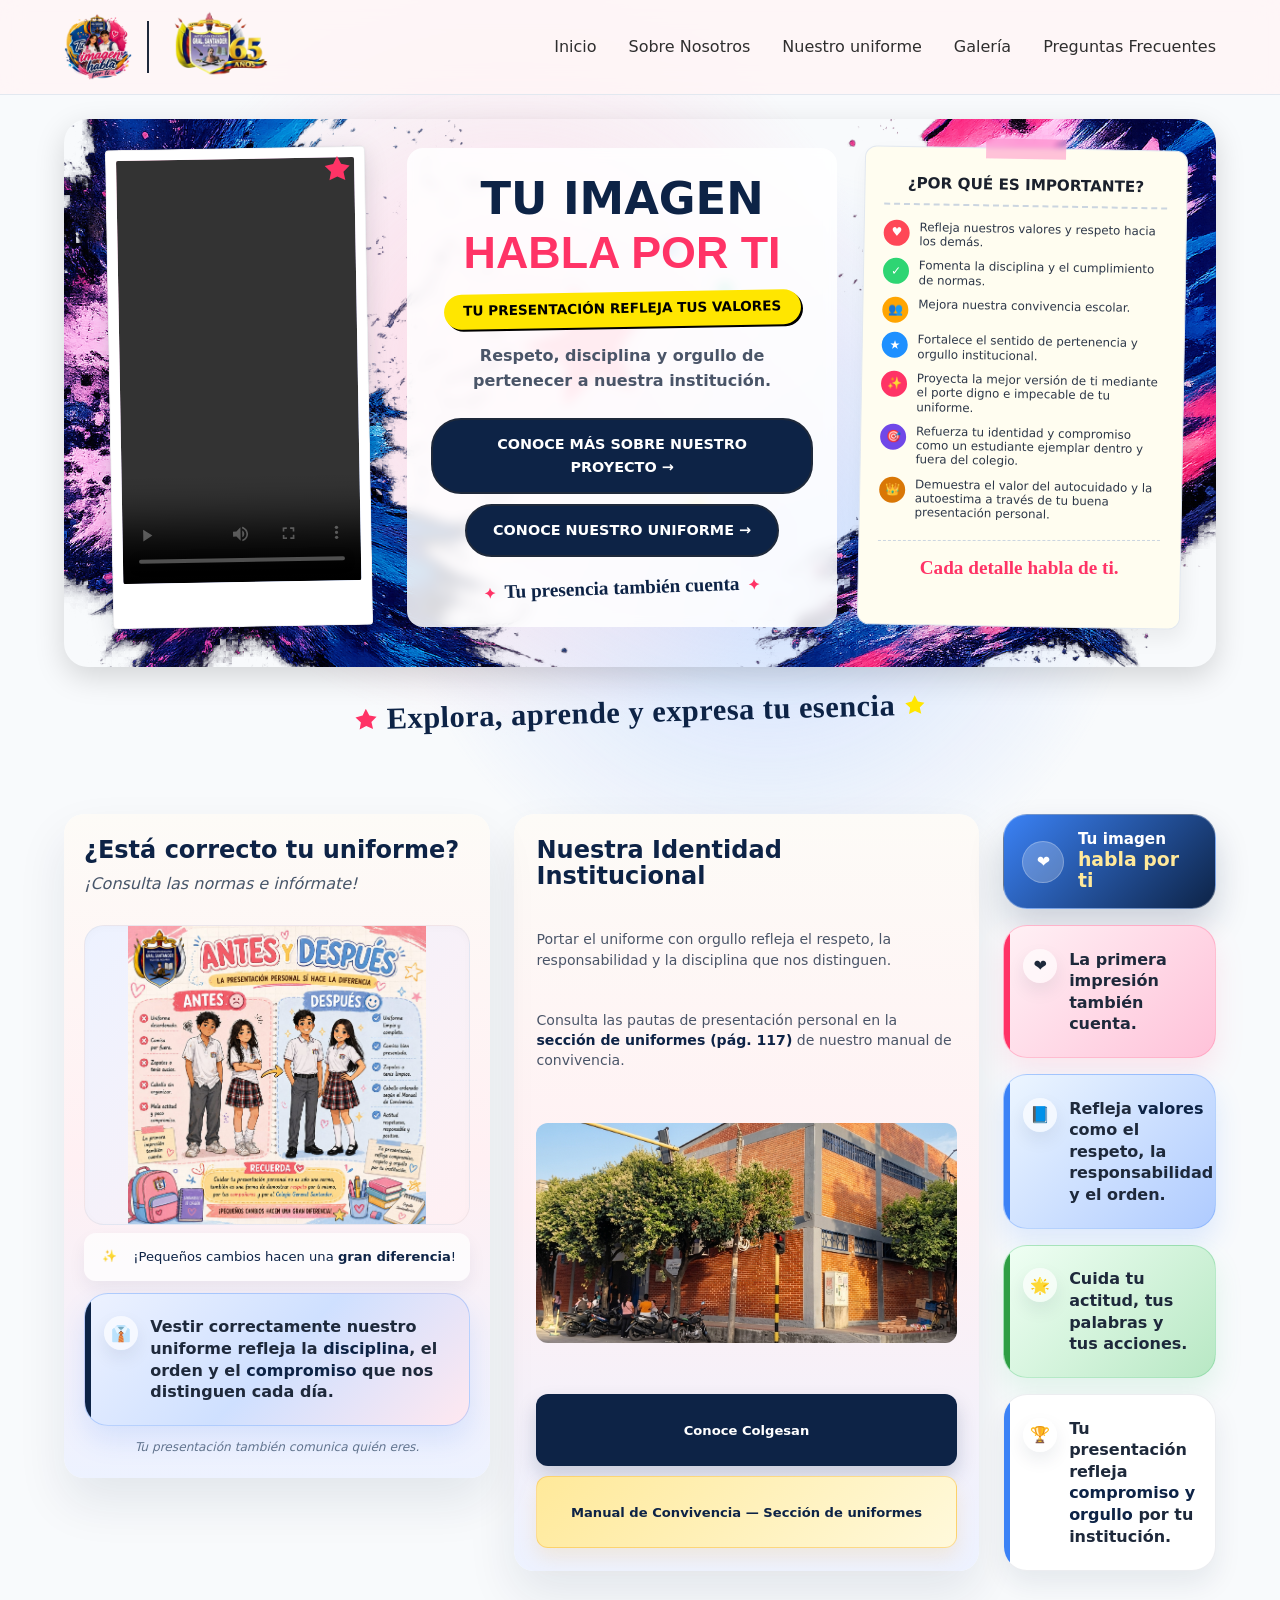
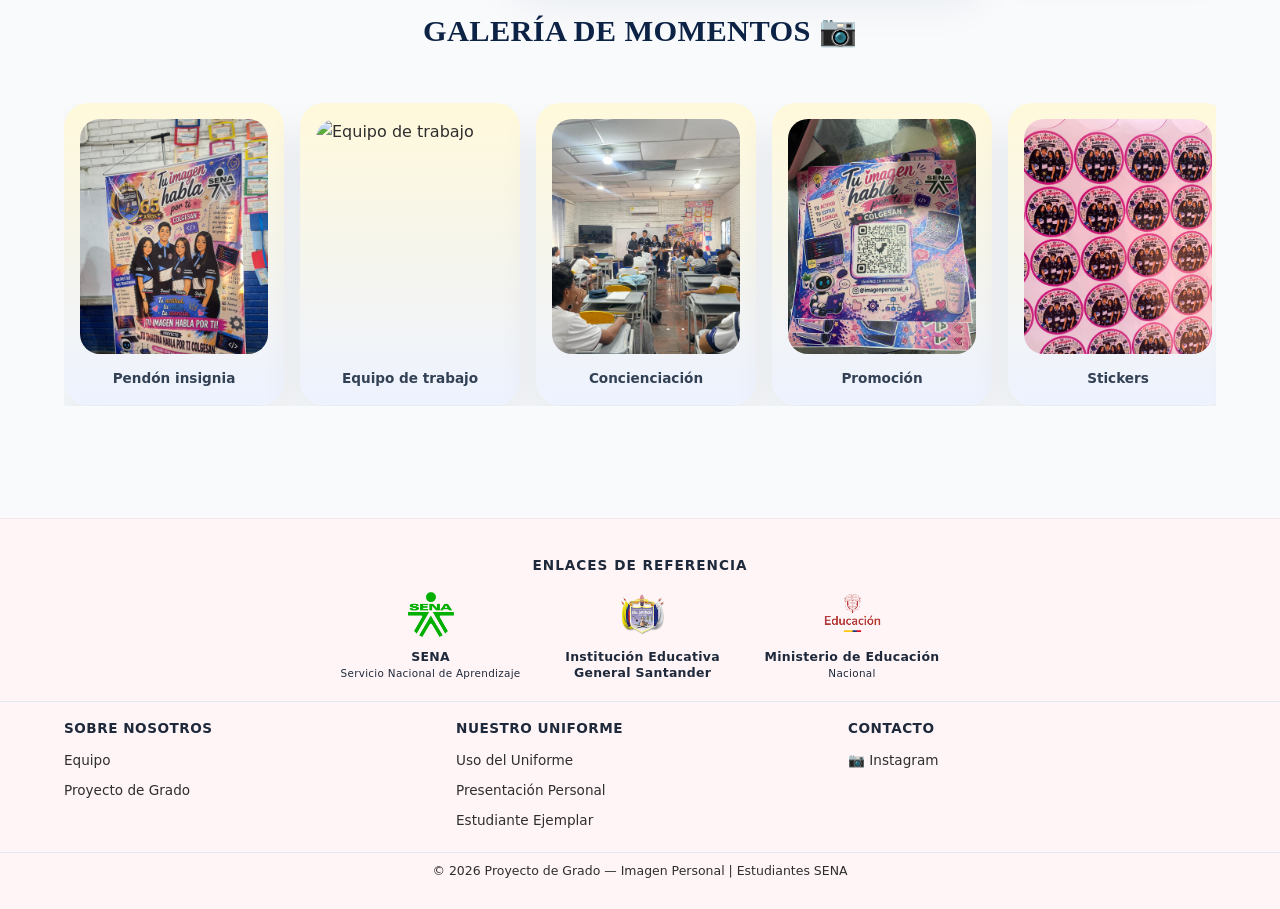
==== commit 3e7150ae: "Actualiza contenido y estilos del proyecto" ====
--- a/index.html
+++ b/index.html
@@ -5,7 +5,7 @@
 
     <meta charset="UTF-8">
     <meta name="viewport" content="width=device-width, initial-scale=1.0">
-    <title>Proyecto de Grado</title>
+    <title>Inicio | Proyecto de Imagen Personal</title>
     <link rel="stylesheet" href="css/global.css">
     <link rel="stylesheet" href="css/index.css">
     <link href="https://fonts.googleapis.com/css2?family=Caveat:wght@400;700&family=Poppins:wght@300;500;700&display=swap" rel="stylesheet">
@@ -79,7 +79,9 @@
                 <h1 class="hero-main-title">TU IMAGEN<br><span class="highlight-pink">HABLA POR TI</span></h1>
                 <div class="hero-badge">TU PRESENTACIÓN REFLEJA TUS VALORES</div>
                 <p class="hero-description">Respeto, disciplina y orgullo de pertenecer a nuestra institución.</p>
-                <a href="sobre-nosotros.html" class="btn btn-primary-hero">CONOCE MÁS SOBRE NUESTRO PROYECTO &rarr;</a>
+                    <a href="sobre-nosotros.html" class="btn btn-primary-hero">CONOCE MÁS SOBRE NUESTRO PROYECTO &rarr;</a>
+                <a href="uniforme.html" class="btn btn-primary-hero">CONOCE NUESTRO UNIFORME &rarr;</a>
+                <p class="hero-mantra"><span aria-hidden="true">✦</span> Tu presencia también cuenta <span aria-hidden="true">✦</span></p>
             </div>
 
             <!-- BLOQUE 3: TARJETA POST-IT (POR QUÉ ES IMPORTANTE) -->
@@ -103,7 +105,20 @@
                         <span class="badge-icon bg-star">★</span>
                         <p>Fortalece el sentido de pertenencia y orgullo institucional.</p>
                     </li>
+                    <li>
+                          <span class="badge-icon bg-sparkles">✨</span>
+                         <p>Proyecta la mejor versión de ti mediante el porte digno e impecable de tu uniforme.</p>
+                    </li>
+                    <li>
+                            <span class="badge-icon bg-target">🎯</span>
+                        <p>Refuerza tu identidad y compromiso como un estudiante ejemplar dentro y fuera del colegio.</p>
+                    </li>
+                    <li>
+                            <span class="badge-icon bg-crown">👑</span>
+                        <p>Demuestra el valor del autocuidado y la autoestima a través de tu buena presentación personal.</p>
+                    </li>
                 </ul>
+                <p class="postit-mantra">Cada detalle habla de ti.</p>
             </aside>
         </section>
 
@@ -116,8 +131,17 @@
                             d="M12 .587l3.668 7.431L23.5 9.748l-5.75 5.6L19.335 23 12 19.56 4.665 23l1.584-7.652L.5 9.748l7.832-1.73z"
                             fill="#ff3366" />
                     </svg>
+                    <span>Explora, aprende y expresa tu esencia</span>
+                    <svg width="20" height="20" viewBox="0 0 24 24" class="explore-star-right"
+                        xmlns="http://www.w3.org/2000/svg" aria-hidden="true">
+                        <path
+                            d="M12 .587l3.668 7.431L23.5 9.748l-5.75 5.6L19.335 23 12 19.56 4.665 23l1.584-7.652L.5 9.748l7.832-1.73z"
+                            fill="#ffe600" />
+                    </svg>
                 </h2>
             </div>
+
+        </section>
 
         <section class="interactive-middle-section">
             <div class="middle-grid">
@@ -201,7 +225,6 @@
                 <h2>GALERÍA DE MOMENTOS 📷</h2>
             </div>
             <div class="gallery-slider-wrapper">
-                <button class="slider-btn prev-btn" type="button" aria-label="Fotos anteriores">‹</button>
                 <div class="gallery-viewport">
                     <div class="gallery-grid-5">
                         <div class="gallery-item"><img src="assets/images/momento 1.jpeg" alt="Pendón insignia" loading="lazy"><div class="gallery-tag">Pendón insignia</div></div>
@@ -218,14 +241,14 @@
                         <div class="gallery-item"><img src="assets/images/momento 4.jpeg" alt="Momento institucional" loading="lazy"><div class="gallery-tag">Momento institucional</div></div>
                     </div>
                 </div>
-                <button class="slider-btn next-btn" type="button" aria-label="Fotos siguientes">›</button>
-            </div>
-            <div class="slider-dots" aria-label="Páginas de la galería"></div>
+            </div>
         </section>
 
       
 
     <!-- FOOTER -->
+    </main>
+
     <footer class="footer">
         <div class="footer-institutional-logos">
             <h3>Enlaces de Referencia</h3>
--- a/css/global.css
+++ b/css/global.css
@@ -62,8 +62,6 @@
     color: var(--text-color);
     background-color: var(--light-bg);
     overflow-x: hidden;
-    /* Compensate for fixed navbar */
-    padding-top: var(--nav-height);
 }
 
 /* === LAYER: Background Blobs — deepest, below all content === */
@@ -93,10 +91,9 @@
     transition: transform 0.6s ease-out, opacity 0.6s ease-out;
 }
 
-/* === LAYER: Navbar — top fixed, always visible === */
-header, nav, .navbar {
-    position: fixed;
-    top: 0;
+/* === LAYER: Navbar — in the document flow at the top of the page === */
+.navbar {
+    position: relative;
     width: 100%;
     z-index: 9999;
     backdrop-filter: blur(12px);
@@ -146,6 +143,11 @@
     display: flex;
     list-style: none;
     gap: var(--spacing-lg);
+}
+
+.nav-link:focus-visible {
+    outline: 3px solid var(--accent-color);
+    outline-offset: 3px;
 }
 
 .nav-link {
@@ -405,15 +407,9 @@
         --footer-height: 320px;
     }
 
-    /* En móvil el navbar deja de ser fijo para no tapar el contenido */
     .navbar {
-        position: relative;
         height: auto;
         min-height: var(--nav-height);
-    }
-
-    body {
-        padding-top: 0;
     }
 
     .navbar-container {
--- a/css/index.css
+++ b/css/index.css
@@ -2,12 +2,16 @@
    HERO SECTION - ESTRUCTURA DE 3 COLUMNAS
    Consolidado: una sola definición optimizada
    ========================================= */
+.container {
+    padding-top: 1.25rem;
+}
+
 .hero {
     display: grid;
     grid-template-columns: minmax(180px, 0.8fr) minmax(0, 1.2fr) minmax(230px, 0.9fr);
     gap: 1.5rem;
     align-items: stretch;
-    margin-top: 4rem;
+    margin-top: 0.25rem;
     padding: 1.8rem 2rem 2.5rem;
     border-radius: 24px;
     position: relative;
@@ -61,6 +65,7 @@
     display: flex;
     flex-direction: column;
     align-items: center;
+    justify-content: center;
 }
 
 /* Reproductor vertical con el mismo formato de galeria.html */
@@ -137,6 +142,25 @@
     transform: translateY(-2px);
 }
 
+.hero-content .btn-primary-hero + .btn-primary-hero {
+    margin-top: 0.65rem;
+}
+
+.hero-mantra {
+    margin: 1rem 0 0;
+    color: #0d2346;
+    font-family: 'Caveat', 'Comic Sans MS', cursive;
+    font-size: 1.2rem;
+    font-weight: 700;
+    transform: rotate(-2deg);
+}
+
+.hero-mantra span {
+    color: #ff3366;
+    font-size: 0.9rem;
+    margin: 0 0.25rem;
+}
+
 /* BLOQUE 3: TARJETA POST-IT */
 .hero-card-postit {
     background: #fffdf0;
@@ -164,7 +188,7 @@
     font-weight: 800;
     color: #1a202c;
     text-align: center;
-    margin-bottom: 1.2rem;
+    margin-bottom: 0.9rem;
     border-bottom: 2px dashed #cbd5e0;
     padding-bottom: 0.5rem;
 }
@@ -175,26 +199,38 @@
     margin: 0;
     display: flex;
     flex-direction: column;
-    gap: 0.8rem;
+    gap: 0.6rem;
 }
 
 .postit-list li {
     display: flex;
-    align-items: center;
-    gap: 0.75rem;
+    align-items: flex-start;
+    gap: 0.6rem;
 }
 
 .postit-list p {
-    font-size: 0.8rem;
+    font-size: 0.74rem;
     margin: 0;
     color: #2d3748;
-    line-height: 1.3;
+    line-height: 1.22;
     font-weight: 500;
 }
 
+.postit-mantra {
+    margin: 1.15rem 0 0;
+    padding-top: 0.75rem;
+    border-top: 1px dashed #cbd5e0;
+    color: #ff3366;
+    font-family: 'Caveat', 'Comic Sans MS', cursive;
+    font-size: 1.2rem;
+    font-weight: 700;
+    text-align: center;
+    transform: rotate(-1deg);
+}
+
 .badge-icon {
-    width: 28px;
-    height: 28px;
+    width: 26px;
+    height: 26px;
     border-radius: 50%;
     display: flex;
     align-items: center;
@@ -218,6 +254,18 @@
 
 .bg-star {
     background-color: #1e90ff;
+}
+
+.bg-sparkles {
+    background-color: #ff3366;
+}
+
+.bg-target {
+    background-color: #7048e8;
+}
+
+.bg-crown {
+    background-color: #d97706;
 }
 
 /* RESPONSIVE DESIGN */
@@ -1239,10 +1287,6 @@
 }
 
 .gallery-slider-wrapper {
-    display: flex;
-    align-items: center;
-    justify-content: space-between;
-    gap: 1rem;
     margin-bottom: 1rem;
 }
 
@@ -1254,13 +1298,31 @@
 
 .gallery-grid-5 {
     display: flex;
+    width: max-content;
+    animation: gallery-marquee var(--gallery-duration, 60s) linear infinite;
+    will-change: transform;
+}
+
+.gallery-loop-group {
+    display: flex;
+    flex: 0 0 auto;
     gap: 1rem;
-    transition: transform 0.35s ease;
-    will-change: transform;
+    padding-right: 1rem;
+}
+
+@keyframes gallery-marquee {
+    to {
+        transform: translateX(-50%);
+    }
+}
+
+.gallery-viewport:hover .gallery-grid-5,
+.gallery-viewport:focus-within .gallery-grid-5 {
+    animation-play-state: paused;
 }
 
 .gallery-item {
-    flex: 0 0 calc((100% - 4rem) / 5);
+    flex: 0 0 clamp(150px, 18vw, 220px);
     border-radius: 24px;
     background: linear-gradient(180deg, #fff9db 0%, #edf2ff 100%);
     overflow: hidden;
@@ -1297,40 +1359,14 @@
     font-weight: 700;
 }
 
-.slider-btn {
-    border: none;
-    width: 50px;
-    height: 50px;
-    border-radius: 50%;
-    background: #0d2346;
-    color: #fff;
-    font-size: 1.35rem;
-    cursor: pointer;
-    transition: transform 0.2s ease, background-color 0.2s ease;
-}
-
-.slider-btn:hover {
-    transform: translateY(-2px);
-    background: #1a3a6e;
-}
-
-.slider-dots {
-    display: flex;
-    justify-content: center;
-    gap: 0.65rem;
-    margin-top: 1rem;
-}
-
-.dot {
-    width: 10px;
-    height: 10px;
-    border-radius: 999px;
-    background: #cbd5e0;
-    display: inline-block;
-}
-
-.dot.active {
-    background: #1c7ed6;
+@media (prefers-reduced-motion: reduce) {
+    .gallery-grid-5 {
+        animation: none;
+    }
+
+    .gallery-loop-group[aria-hidden="true"] {
+        display: none;
+    }
 }
 
 @media (max-width: 1024px) {
@@ -1355,12 +1391,8 @@
         gap: 0.75rem;
     }
 
-    .gallery-grid-5 {
-        gap: 0.75rem;
-    }
-
     .gallery-item {
-        flex-basis: calc((100% - 2.25rem) / 4);
+        flex-basis: clamp(150px, 24vw, 210px);
     }
 }
 
@@ -1370,13 +1402,9 @@
         grid-template-columns: 1fr;
     }
 
-    .gallery-slider-wrapper {
-        flex-direction: column;
-        align-items: stretch;
-    }
-
-    .slider-btn {
-        width: 100%;
+    .gallery-loop-group {
+        gap: 0.75rem;
+        padding-right: 0.75rem;
     }
 
     .media-quad-grid,
@@ -1625,7 +1653,7 @@
    ========================================= */
 @media (max-width: 768px) {
     .hero {
-        margin-top: 1.5rem;
+        margin-top: 0.25rem;
         padding: 1.5rem 1rem 2rem;
     }
 
@@ -1691,18 +1719,8 @@
         font-size: 1.4rem;
     }
 
-    .gallery-grid-5 {
-        gap: 0.75rem;
-    }
-
     .gallery-item {
-        flex-basis: calc((100% - 0.75rem) / 2);
-    }
-
-    .slider-btn {
-        width: 42px;
-        height: 42px;
-        font-size: 1.1rem;
+        flex-basis: min(72vw, 240px);
     }
 }
 
@@ -1715,12 +1733,8 @@
         grid-template-columns: 1fr;
     }
 
-    .gallery-grid-5 {
-        gap: 0;
-    }
-
     .gallery-item {
-        flex-basis: 100%;
+        flex-basis: min(78vw, 280px);
     }
 
     .impact-grid {
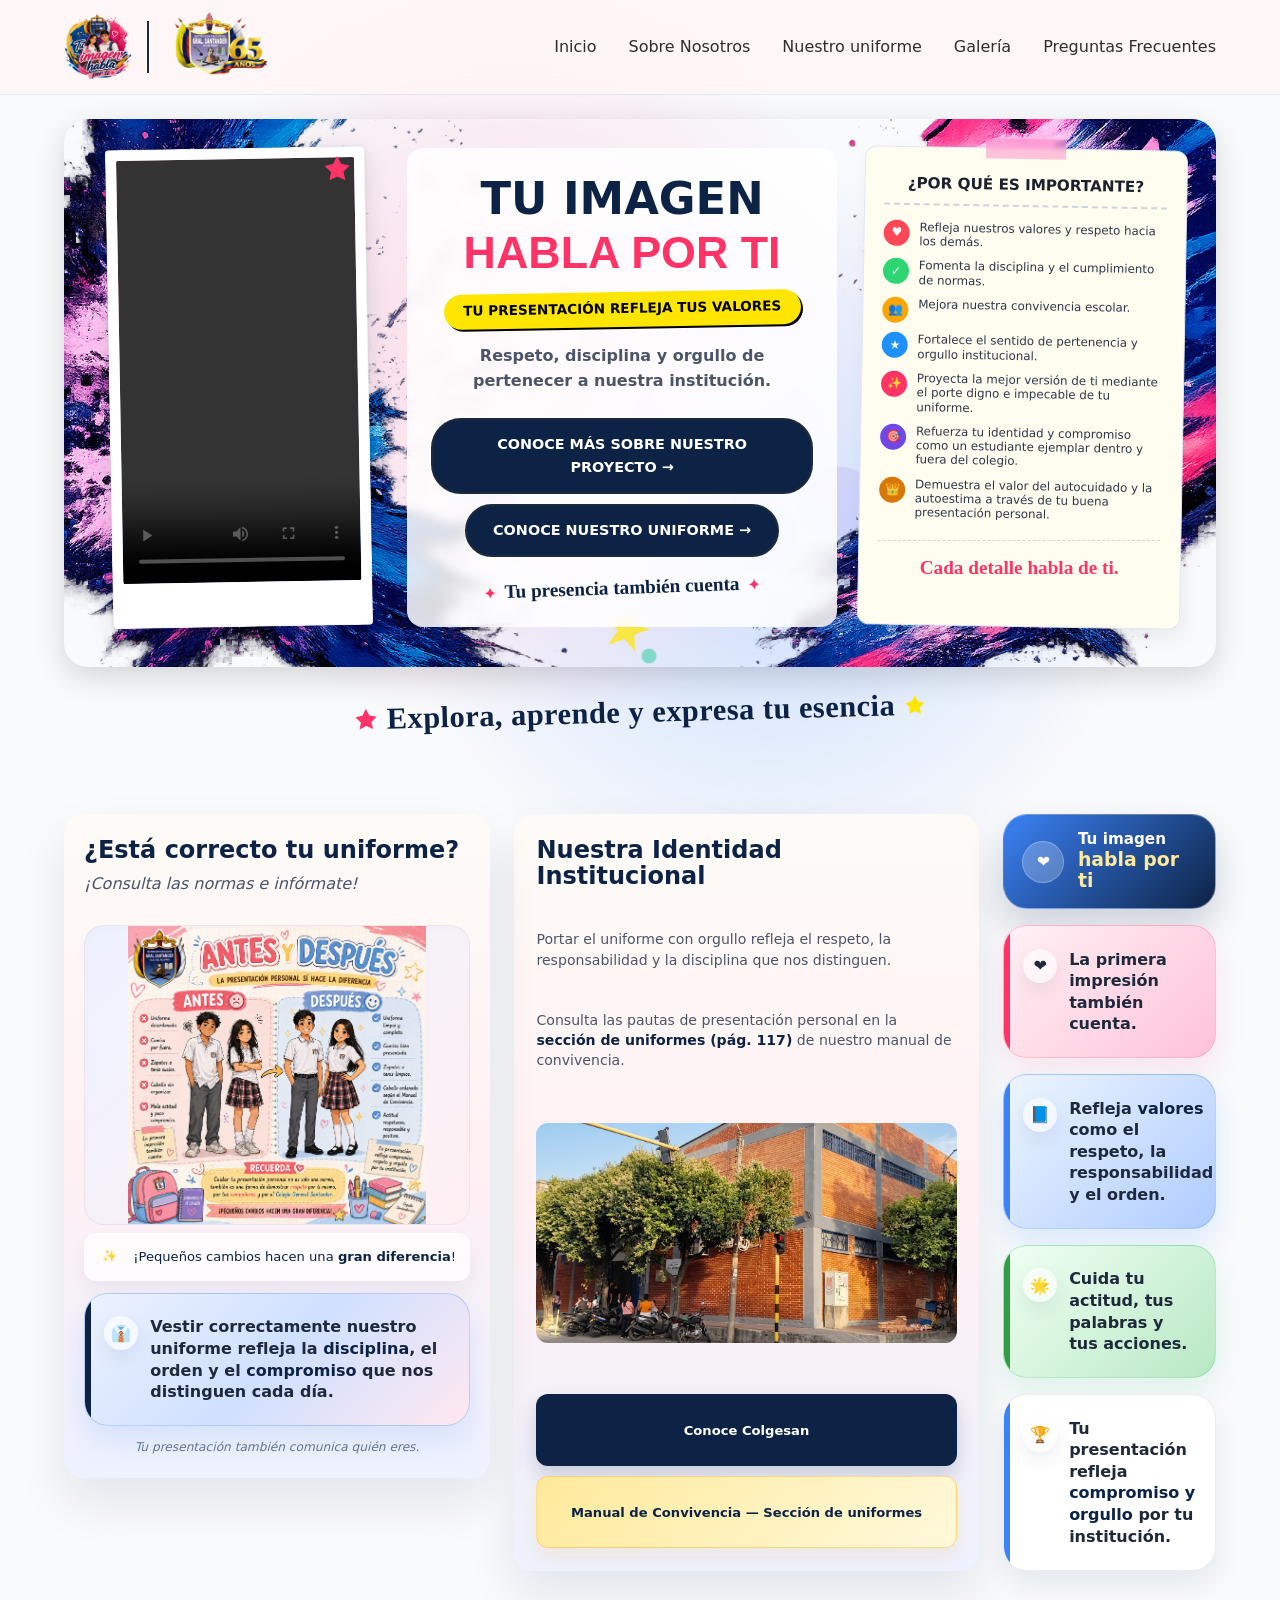
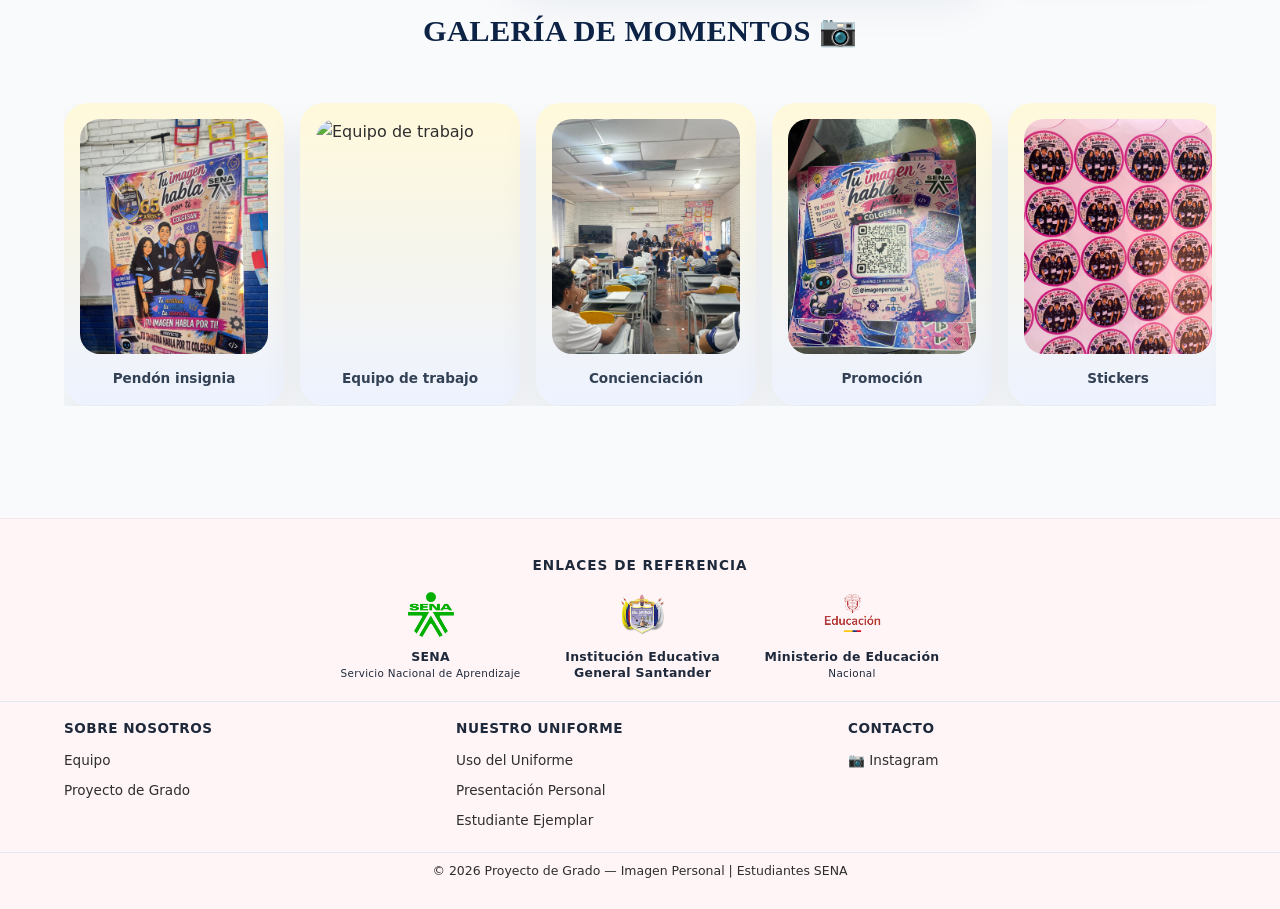
==== commit 030e2b6a: "Actualiza enlaces y recursos visuales" ====
--- a/index.html
+++ b/index.html
@@ -232,8 +232,7 @@
                         <div class="gallery-item"><img src="assets/images/momento 6.jpeg" alt="Concienciación sobre la imagen personal" loading="lazy"><div class="gallery-tag">Concienciación</div></div>
                         <div class="gallery-item"><img src="assets/images/momento 7.jpeg" alt="Uniforme de educación física" loading="lazy"><div class="gallery-tag">Promoción</div></div>
                         <div class="gallery-item"><img src="assets/images/Momento 8.jpeg" alt="Uniforme diario de hombre" loading="lazy"><div class="gallery-tag">Stickers</div></div>
-                        <div class="gallery-item"><img src="assets/images/infografia2.jpeg" alt="Infografía del uniforme diario" loading="lazy"><div class="gallery-tag">Uniforme de diario</div></div>
-                        <div class="gallery-item"><img src="assets/images/momento 5.jpeg" alt="Tu imagen habla por ti" loading="lazy"><div class="gallery-tag">Tu imagen habla por ti</div></div>
+                        <div class="gallery-item"><img src="assets/images/infografia2.jpeg" alt="Infografía del uniforme diario" loading="lazy"><div class="gallery-tag">Infografía</div></div>
                         <div class="gallery-item"><img src="assets/images/infografia3.jpeg" alt="Infografía del uniforme de educación física" loading="lazy"><div class="gallery-tag">Infografía</div></div>
                         <div class="gallery-item"><img src="assets/images/infografia1.jpeg" alt="Infografía sobre el uniforme" loading="lazy"><div class="gallery-tag">Momentos</div></div>
                         <div class="gallery-item"><img src="assets/images/momento 2.jpeg" alt="Momento escolar" loading="lazy"><div class="gallery-tag">Momento escolar</div></div>
@@ -296,7 +295,7 @@
             <div class="footer-section">
                 <h4>Contacto</h4>
                 <ul>
-                    <li><a href="https://www.instagram.com/estiloyesencia.project?utm_source=qr&igsh=MWtpdmNqeDRlZnhzNg=="
+                    <li><a href="https://www.instagram.com/imagenpersonal_4?"
                             target="_blank">📷 Instagram</a></li>
                 </ul>
             </div>
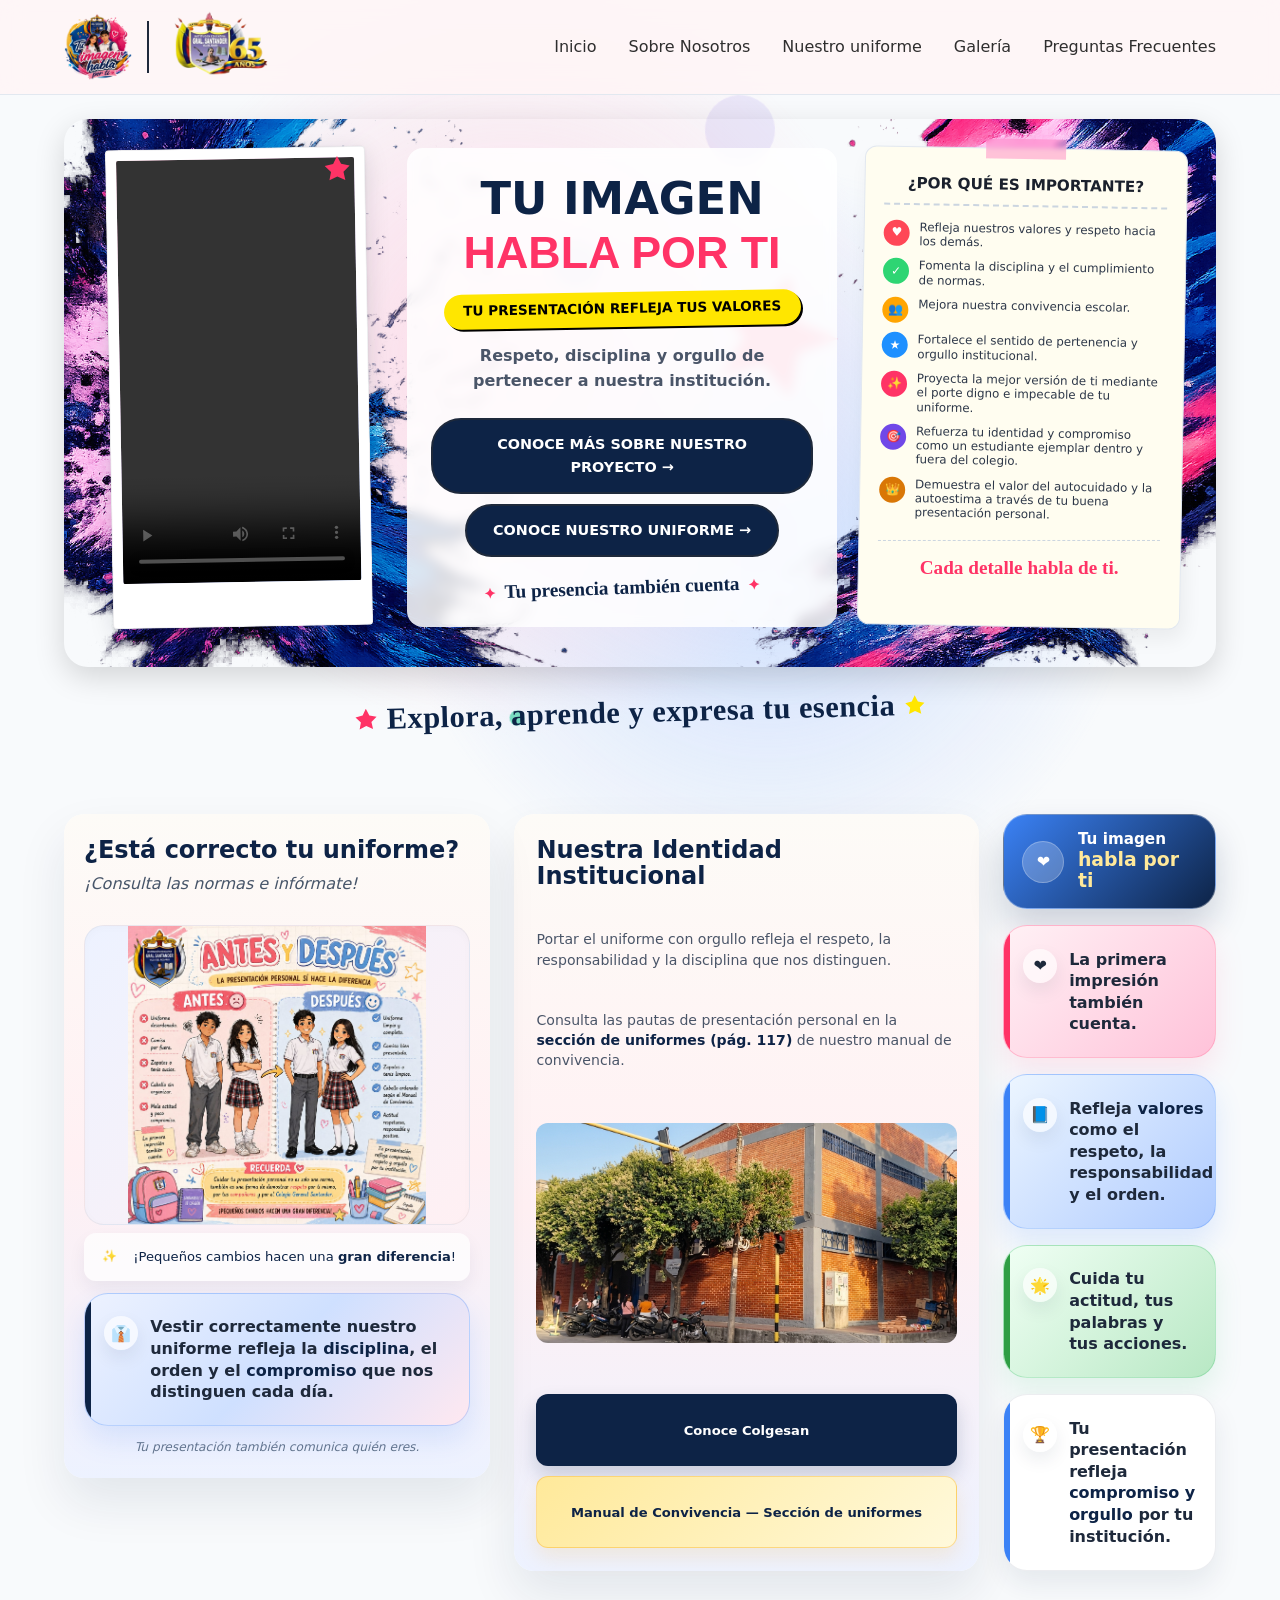
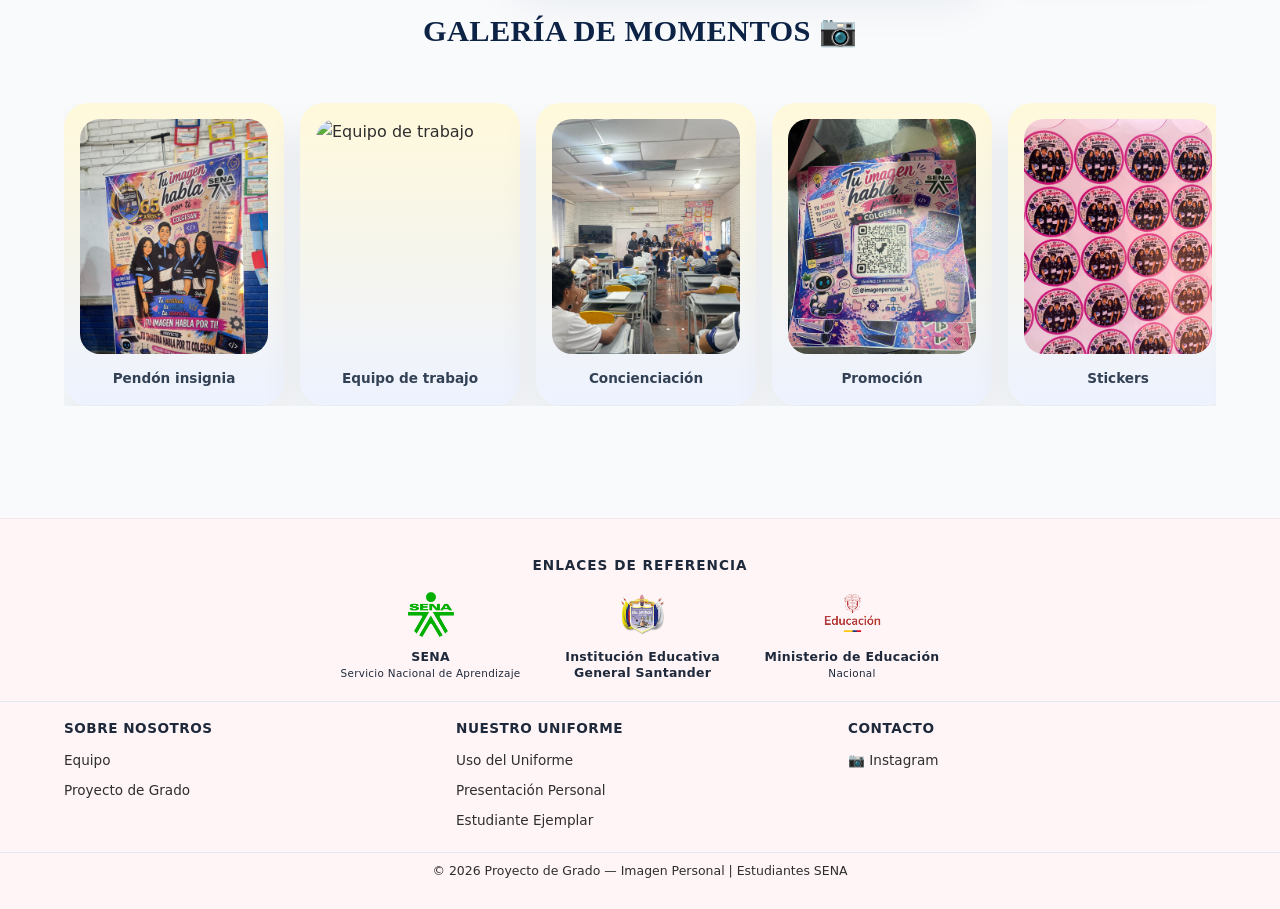
==== commit 15748a1b: "Actualizar enlaces de Instagram" ====
--- a/index.html
+++ b/index.html
@@ -295,7 +295,7 @@
             <div class="footer-section">
                 <h4>Contacto</h4>
                 <ul>
-                    <li><a href="https://www.instagram.com/imagenpersonal_4?"
+                    <li><a href="https://www.instagram.com/_valennn29?utm_source=qr&stkn=bjNva2h3Znd0NjBq"
                             target="_blank">📷 Instagram</a></li>
                 </ul>
             </div>
